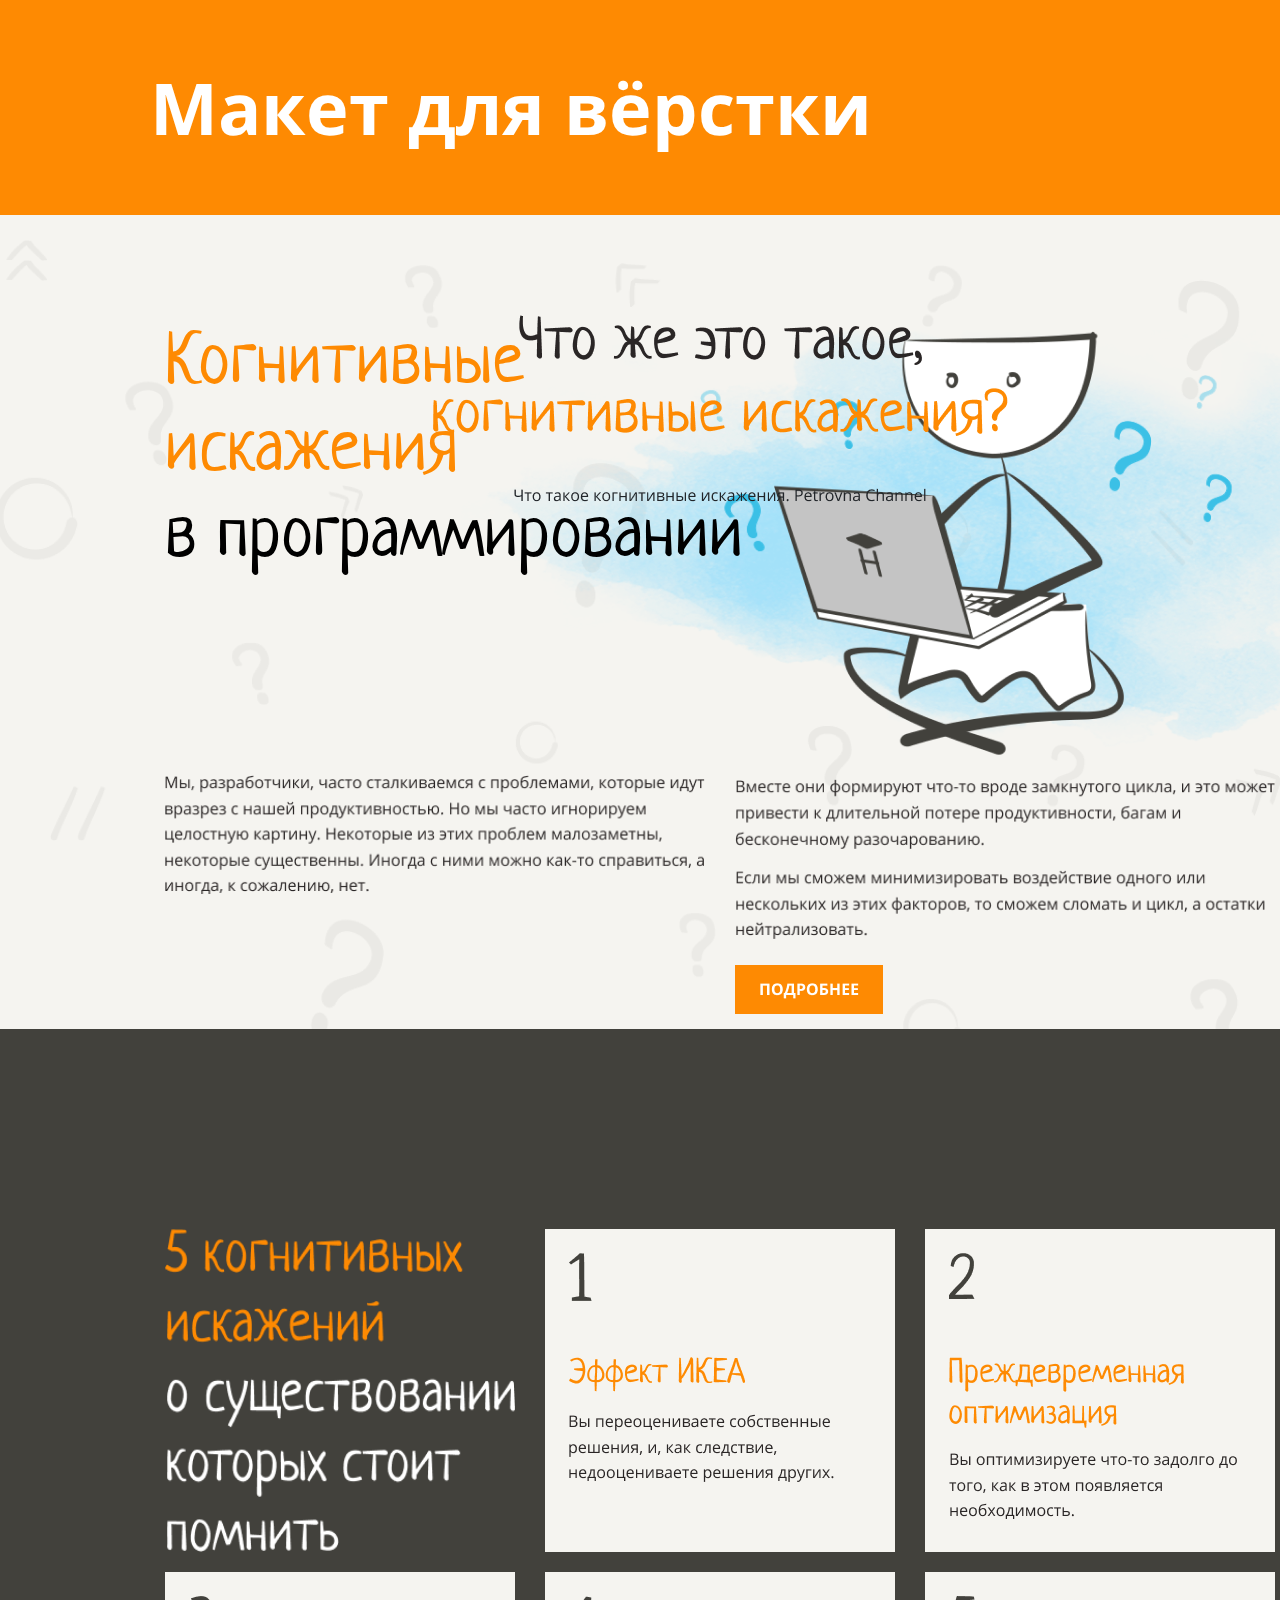
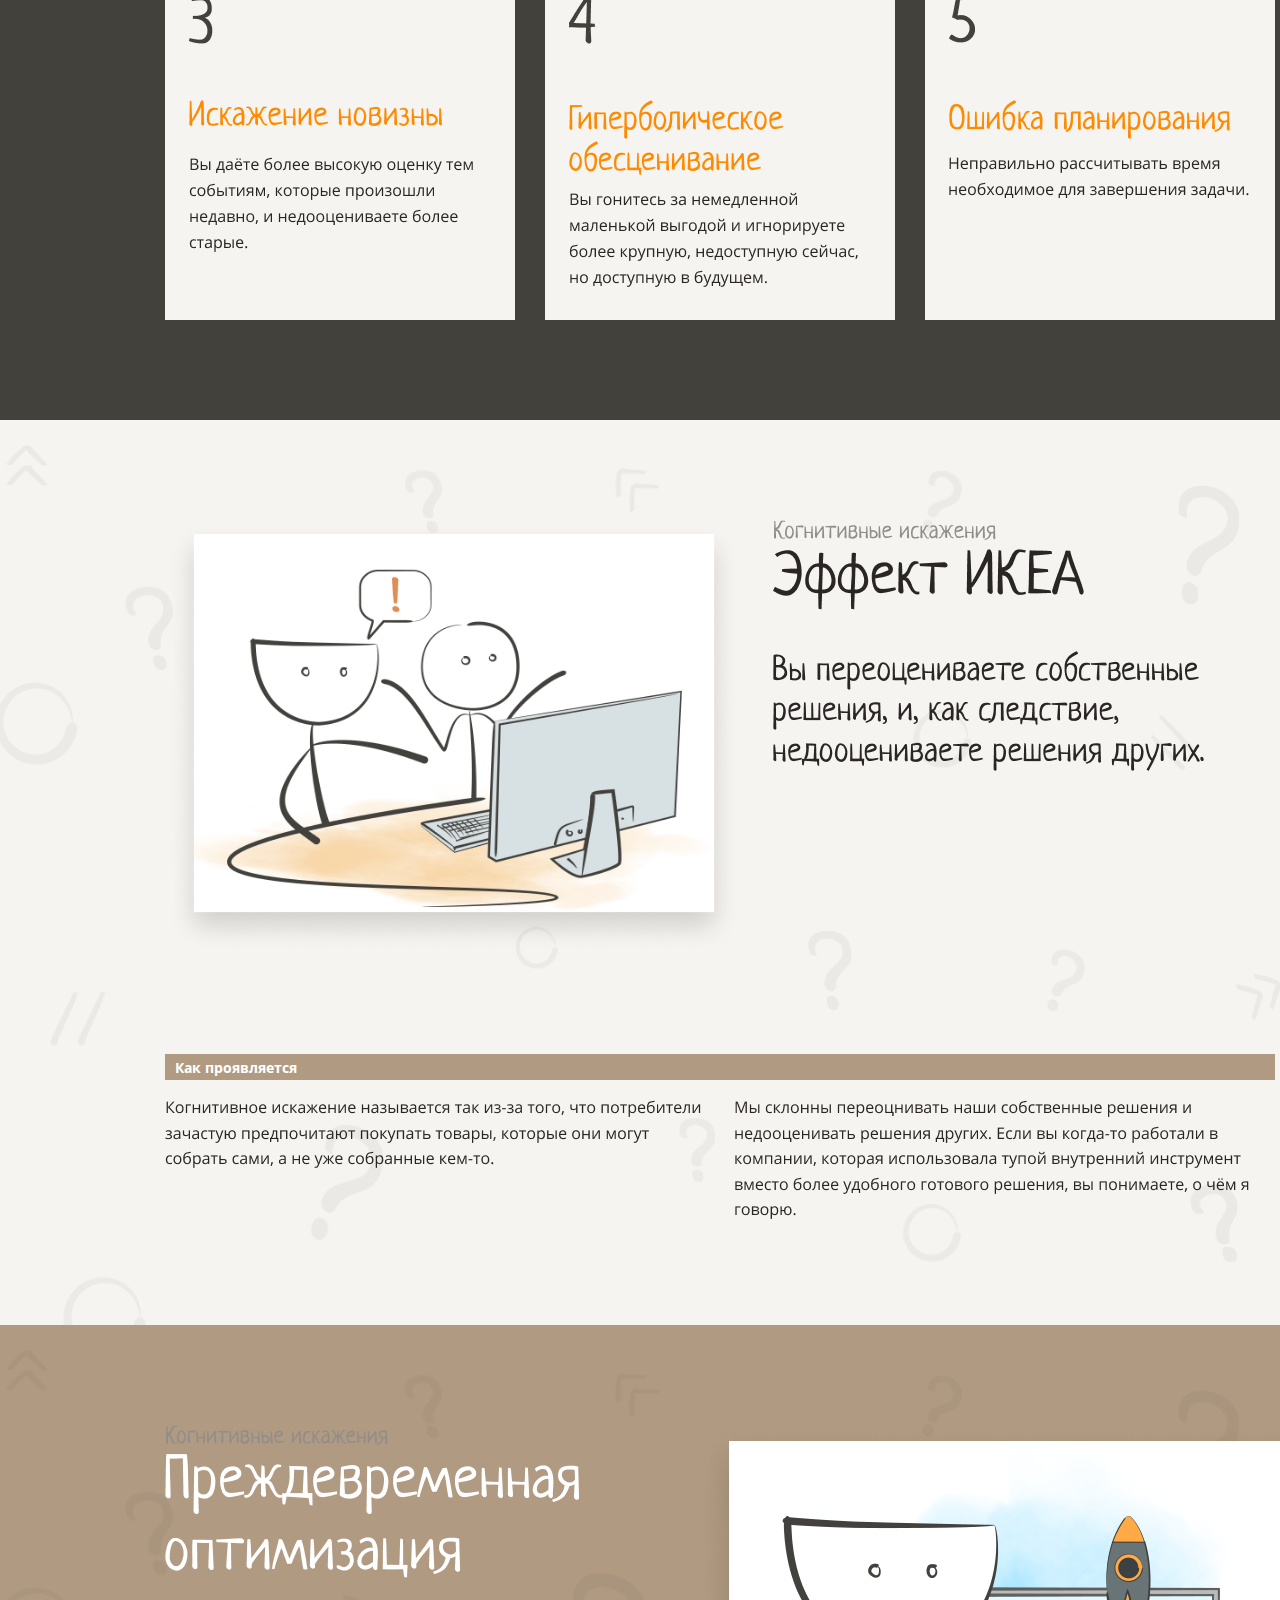
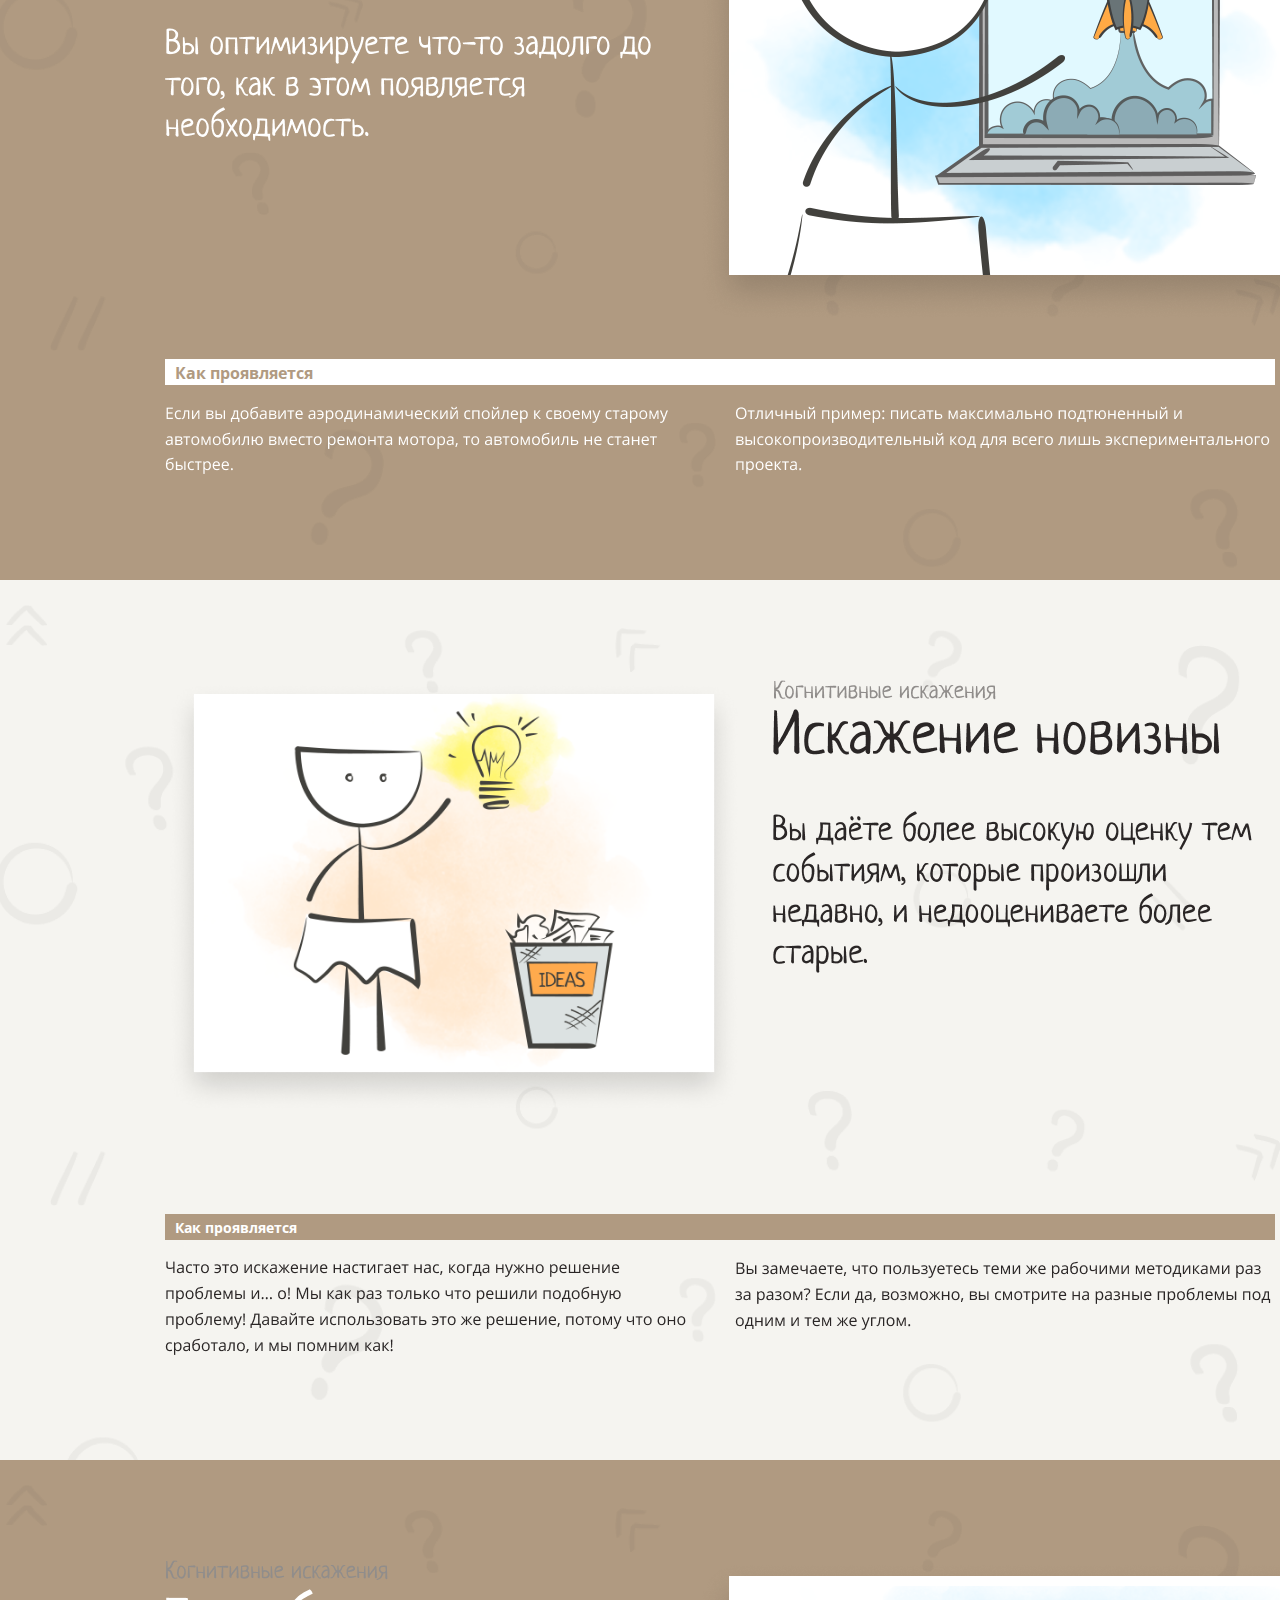
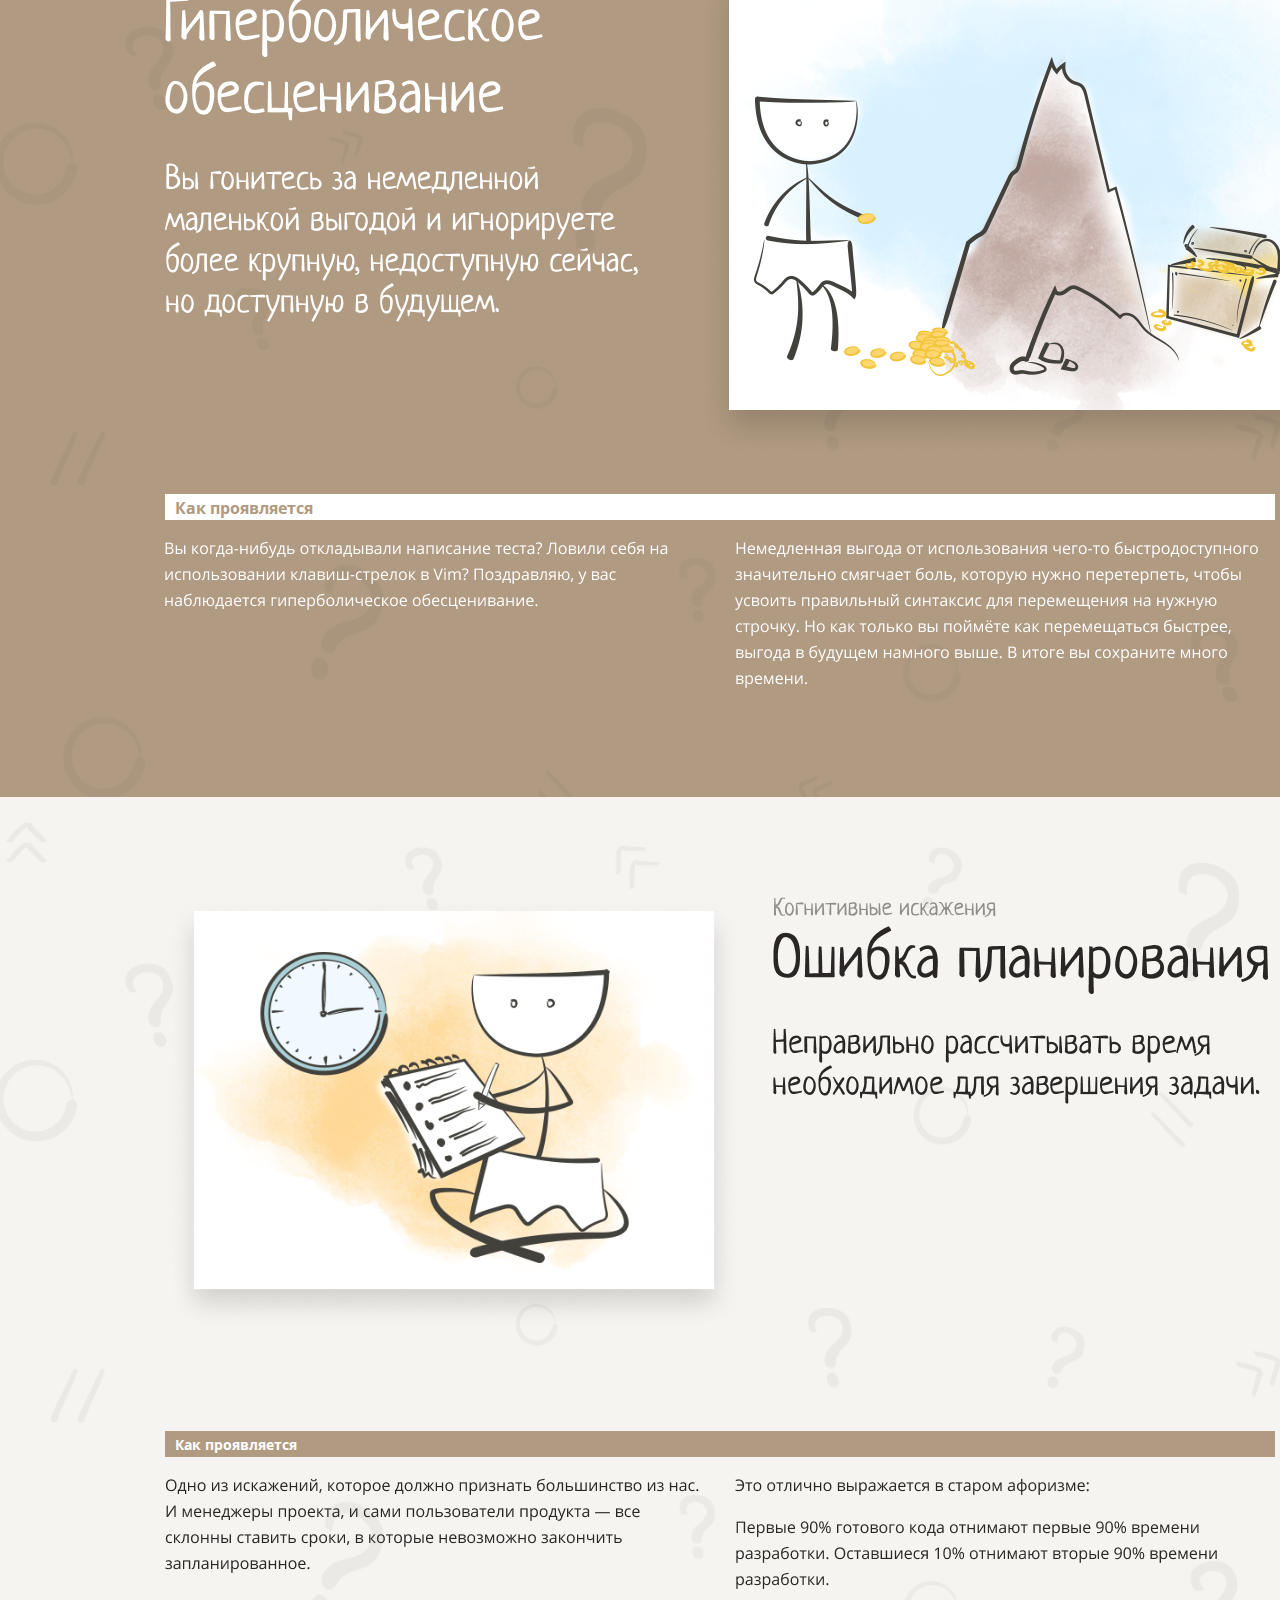
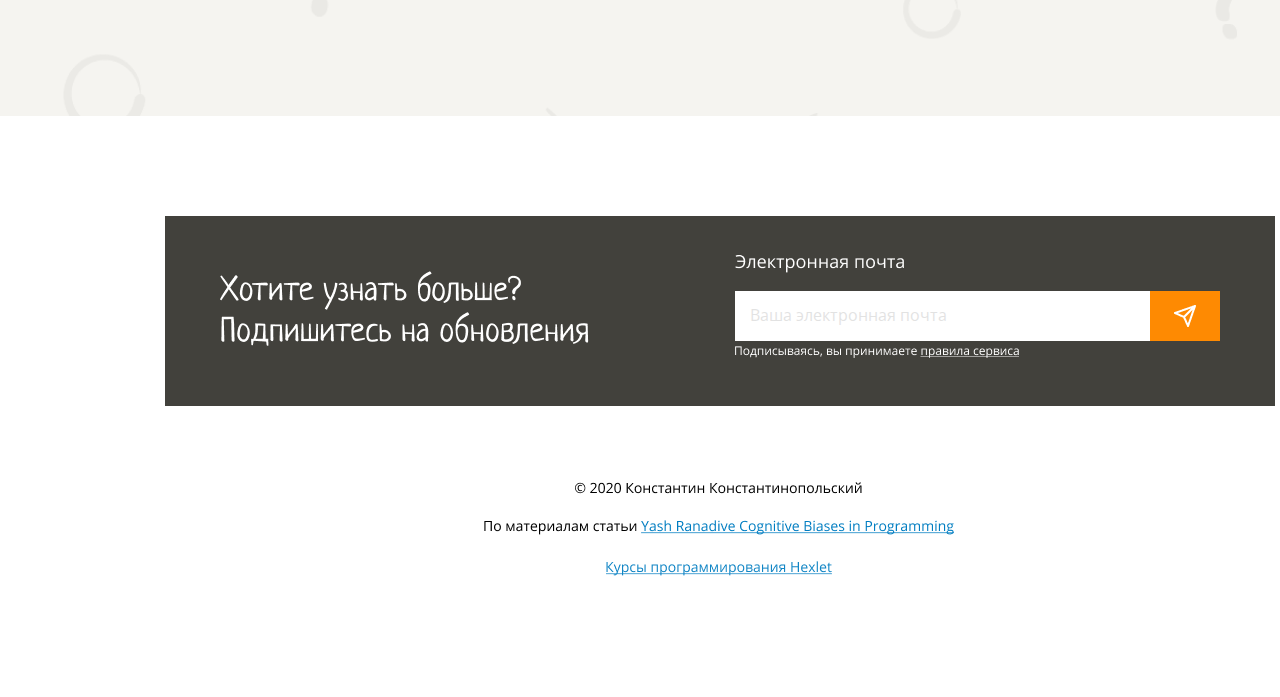
==== src/index.html @ 6089c0c8 "Update index.html" ====
<!DOCTYPE html>
<html lang="en">

<head>
    <meta charset="UTF-8">
    <meta http-equiv="X-UA-Compatible" content="IE=edge">
    <meta name="viewport" content="width=device-width, initial-scale=1.0">
    <link href="style.css" rel="stylesheet">
    <link href="https://fonts.googleapis.com/css?family=Open+Sans:400,400i,700&amp;subset=cyrillic" rel="stylesheet">

    <link href="https://fonts.googleapis.com/css2?family=Neucha&display=swap" rel="stylesheet">
    <title>Pr1 llena223</title>
</head>

<body>
<main>
    <header class="header-con">
        <p class="header1">Макет для вёрстки</p>
    
    <div class="first-con">
        <img class="firstimg" src="imgPr1/main 1.png">
        <p class="title">
            <span class="osn">Когнитивные<br> искажения</span><br> в программировании
        </p>

        <div class="first-wrap-text">
            <img class="first-first-text" src="imgPr1/разработчики.png">
            <img class="first-second-text" src="imgPr1/вместе.png">
        </div>
        <img class="first-third-img" src="imgPr1/Button.png">


    </div>
</header>
    <div class="second-con">
        <center>
            <div class="center">
                <img class="second-1-img" src="imgPr1/Что же это такое,.png"><br>
                <img class="second-2-img" src="imgPr1/когнитивные искажения_.png"><br>
                <img class="second-3-img" src="imgPr1/что такое.png">
                <iframe class="video" width="919" height="569" src="https://www.youtube.com/embed/jie9AizBqss"
                    frameborder="0" allowfullscreen></iframe>
            </div>
        </center>
    </div>
    <div class="third-con">
        <div class="third-1-img-wrap">
            <img class="third-1-img" src="imgPr1/5 когнитивных.png">
        </div>
        <div class="second-img-2-wrapper">
            <div class="second-img-2-wrapper-position">
                <img class="second-img-2-1" src="imgPr1/1.png">
                <img class="second-img-2-2" src="imgPr1/эффект.png">
                <img class="second-img-2-3" src="imgPr1/вы переоцениваете.png">
            </div>
        </div>
        <div class="third-img-3-wrapper">
            <div class="third-img-3-wrapper-position">
                <img class="third-img-3-1" src="imgPr1/2.png">
                <img class="third-img-3-2" src="imgPr1/преждевременная.png">
                <img class="third-img-3-3" src="imgPr1/вы оптимизируете.png">
            </div>
        </div>
        <div class="forth-img-4-wrapper">
            <div class="forth-img-4-wrapper-position">
                <img class="forth-img-3-1" src="imgPr1/3.png">
                <img class="forth-img-3-2" src="imgPr1/Искажение новизны.png">
                <img class="forth-img-3-3" src="imgPr1/Вы даёте.png">
            </div>
        </div>
        <div class="fifth-img-5-wrapper">
            <div class="fifth-img-5-wrapper-position">
                <img class="fifth-img-3-1" src="imgPr1/4.png">
                <img class="fifth-img-3-2" src="imgPr1/Гиперболическое обесценивание.png">
                <img class="fifth-img-3-3" src="imgPr1/Вы гонитесь.png">
            </div>
        </div>
        <div class="sixth-img-6-wrapper">
            <div class="sixth-img-5-wrapper-position">
                <img class="sixth-img-3-1" src="imgPr1/5.png">
                <img class="sixth-img-3-2" src="imgPr1/Ошибка.png">
                <img class="sixth-img-3-3" src="imgPr1/Неправильно.png">
            </div>
        </div>
    </div>
    <div class="fourth-con">
        <div class="fourth-img-1-wrapper">
            <img class="fourth-img-1" src="imgPr1/ЭИ-мейн.png">
            <div class="fourth-img-1-inside-wrapper">
                <img class="fourth-img-2" src="imgPr1/ЭИ - Когнитивные искажения.png">
                <img class="fourth-img-3" src="imgPr1/Эффект ИКЕА.png">
                <img class="fourth-img-4"
                    src="imgPr1/Вы переоцениваете собственные решения, и, как следствие, недооцениваете решения других..png"
                    </div>
            </div>
            <div class="howmanifests">
                <p class="howmanifests-text-position">
                <p class="howmanifests-text">Как проявляется</p>
            </div>
            <div class="fourth-img-2-wrapper">
                <img class="fourth-img-2-1" src="imgPr1/когн искажения-ИЭ-текст.png">
                <img class="fourth-img-2-2" src="imgPr1/мы склонны.png">

            </div>
        </div>
        <div class="fifth-con">
            <div class="fifth-1-wrapper">
                <img class="fifth-img-1-1" src="imgPr1/ЭИ - Когнитивные искажения.png">
                <img class="fifth-img-1-2" src="imgPr1/Преждевременная оптимизация.png">
                <img class="fifth-img-1-3" src="imgPr1/Вы оптимизируете что-то задолго.png">
            </div>
            <img class="fifth-img-2" src="imgPr1/мейн в ПО.png">
            <div class="howmanifests_2">
                <p class="howmanifests_2-text-position">
                <p class="howmanifests_2-text">Как<nobr> проявляется</nobr>
                </p>
                </p>
            </div>
            <div class="fifth-img-3-wrapper">
                <img class="fifth-con-img-3-1" src="imgPr1/Если вы добавите.png">
                <img class="fifth-con-img-3-2" src="imgPr1/Отличный пример.png">
            </div>
        </div>
        <div class="sixth-con">
            <div class="sixth-con-img-1-wrapper">
                <img class="sixth-con-main" src="imgPr1/мейн-ИН.png">
                <div class="sixth-con-img-1-inside-wrapper">
                    <img class="sixth-con-img-1-1" src="imgPr1/ЭИ - Когнитивные искажения.png">
                    <img class="sixth-con-img-1-2" src="imgPr1/Искажение новизны-блок.png">
                    <img class="sixth-con-img-1-3" src="imgPr1/Вы даёте более.png">
                </div>
            </div>
            <div class="howmanifests">
                <p class="howmanifests-text-position">
                <p class="howmanifests-text">Как проявляется</p>
                </p>
            </div>
            <div class="sixth-con-img-2-wrapper">
                <img class="sixth-con-img-2-1" src="imgPr1/часто это искажение.png">
                <img class="sixth-con-img-2-2" src="imgPr1/вы замечаете, что пользуетесь.png">
            </div>
        </div>
        <div class="seventh-con">
            <div class="seventh-con-img-1-wrapper">
                <div class="seventh-con-img-1-inside-wrapper">
                    <img class="seventh-con-img-1-1" src="imgPr1/ЭИ - Когнитивные искажения.png">
                    <img class="seventh-con-img-1-2" src="imgPr1/Гиперболическое обесценивание-блок го.png">
                    <img class="seventh-con-img-1-3" src="imgPr1/Вы гонитесь-блок го.png">
                </div>
                <img class="seventh-con-img-2" src="imgPr1/мейн-го.png">
            </div>
            <div class="howmanifests_2">
                <p class="howmanifests_2-text-position">
                <p class="howmanifests_2-text">Как<nobr> проявляется</nobr>
                </p>
                </p>
            </div>
            <div class="seventh-con-img-3-wrapper">
                <img class="seventh0con-img-3-1" src="imgPr1/Вы когда-нибудь откладывали.png">
                <img class="seventh0con-img-3-2" src="imgPr1/немедленная выгода.png">
            </div>
        </div>
        <div class="eighth-con"> 
            <div class="eigth-con-img-1-wrapper">
                <img class="eighth-con-img-1" src="imgPr1/ОП-мейн.png">
                <div class="eigth-con-img-1-inside-wrapper">
                    <img class="eigth-con-img-2-1" src="imgPr1/ЭИ - Когнитивные искажения.png">
                    <img class="eigth-con-img-2-2" src="imgPr1/Ошибка планирования.png">
                    <img class="eigth-con-img-2-3" src="imgPr1/Неправильно рассчитывать.png">
                </div>
            </div>
            <div class="howmanifests">
                <p class="howmanifests-text-position">
                <p class="howmanifests-text">Как проявляется</p>
                </p>
            </div>
            <div class="eigth-con-img-3-wrapper">
                <img class="eigth-con-img-3-1" src="imgPr1/одно из искажений.png">
                <img class="eigth-con-img-3-2" src="imgPr1/это отлично выражается.png">
            </div> 
        </div>

        <footer>
            <div class="black-sq">
                <div class="footer-con-img-1-wrapper">
                    <img class="footer-con-main-img" src="imgPr1/Хотите узнать больше.png">
                    <div class="footer-con-img-1-inside-wrapper">
                        <img class="footer-con-mail" src="imgPr1/Электронная почта.png">
                        <div class="footer-con-img-1-inside-inside-wrapper">
                            <div class="footer-con-img-1-3">
                                <div class="footer-con-position">
                                    <p class="mail"><nobr>Ваша электронная почта</nobr></p>
                                </div>
                            </div>
                            <img class="pointer" src="imgPr1/Frame 27.png">
                        </div>
                        <img class="subscribe" src="imgPr1/Подписываясь, вы.png">
                    </div>
                </div>
            </div>
            <div class="footer-con-img-2-wrapper">
                <img class="y2020" src="imgPr1/© 2020.png">
                <img class="article" src="imgPr1/По материалам.png">
                <img class="hexlet" src="imgPr1/Курсы программирования Hexlet.png">
            </div>


        </footer>
</main>
</body>

</html>
---- src/style.css ----
main,
body {
    margin: 0;
    padding: 0;
    width: 1440px;
    height: 100%;
    margin: 0 auto;
}

.header-con {
    width: 100%;
    height: 215px;
    background-color: #FE8A02;

}

.header1 {
    margin: 0;
    color: white;
    padding-top: 50px;
    padding-right: auto;
    padding-bottom: 50px;
    padding-left: 150px;
    font-family: 'Open Sans';
    font-size: 72px;
    font-style: normal;
    font-weight: 700;

    line-height: 160%;
}


.first-con {
    background: url(imgPr1/image\ 1.png) no-repeat;
    margin: 0;
    background-color: #F5F4F0;
    height: 914px;
    width: 100%;
    position: relative;
}

.firstimg {
    padding-top: 55px;
    padding-left: 461px;
    padding-bottom: 334px;
    position: absolute;
}

.title {
    font-family: 'Neucha';
    font-size: 72px;
    line-height: 86.4px;
    margin: 0;
    display: block;
    padding-top: 100px;
    padding-right: auto;
    position: absolute;
    padding-left: 165px;
}

.osn {
    color: #FE8A02
}

.first-wrap-text {
    display: flex;
    position: relative;
}

.first-first-text {
    padding-top: 560px;
    padding-right: 735px;
    padding-bottom: 230px;
    padding-left: 165px;
    margin: 0;
    width: 540px;
    display: inline-block;
    position: absolute;
}

.first-second-text {
    padding-top: 564px;
    padding-right: 268.81px;
    padding-bottom: 189px;
    padding-left: 735px;
    display: inline-block;
    margin: 0;
    width: 540px;
    position: absolute;

}

.first-third-img {
    padding-top: 750px;
    padding-bottom: 149px;
    padding-left: 735px;
    padding-right: 695px;
    position: absolute;
}


.second-con {
    height: 814px;
    width: 1440px;
    /*display: flex;
    justify-content: center;*/
    position: relative;

}

.center {

    margin: auto;
    /* margin-right: auto;
    width: 50%;*/
}

.second-1-img {
    top: 100px;
    right: 328.52px;
    bottom: 741px;
    left: 328.52px;
    position: absolute;
    left: 50%;
    margin-left: -201px;
}

.second-2-img {
    top: 173px;
    right: 165px;
    bottom: 668px;
    left: 165px;
    position: absolute;
    display: block;
    left: 50%;
    margin-left: -287.5px;
}

.second-3-img {
    top: 273px;
    right: 165px;
    bottom: 615px;
    left: 165px;
    position: absolute;
    display: block;
    left: 50%;
    margin-left: -206px;
}

.video {
    top: 329px;
    right: 260px;
    bottom: 16px;
    left: 261px;
    filter: drop-shadow(0 16px 32px rgba(0, 0, 0, 0.15));
    position: absolute;
    z-index: 2;
}

.third-con {
    display: flex;
    position: relative;
}

.third-1-img {
    width: 350px;
    height: 323px;
}

.second-img-2-wrapper {
    width: 350px;
    height: 323px;
    background-color: #F5F4F0;
    top: 200px;
    right: 545px;
    bottom: 468px;
    left: 545px;
    position: absolute;

}

.third-con {
    height: 991px;
    width: 100%;
    background-color: #42413C;
}

.third-1-img-wrap {
    width: 350px;
    height: 323px;

}

.third-1-img {
    padding-top: 200px;
    padding-right: 925px;
    padding-bottom: 468px;
    padding-left: 165px;
}

.second-img-2-wrapper-position,
.third-img-3-wrapper-position,
.forth-img-4-wrapper-position,
.fifth-img-5-wrapper-position,
.sixth-img-5-wrapper-position {
    position: relative;
}

.second-img-2-1 {
    padding-top: 24px;
    padding-right: 303px;
    padding-bottom: 235px;
    padding-left: 24px;
    position: absolute;
}

.second-img-2-2 {
    padding-top: 128px;
    padding-right: 24px;
    padding-bottom: 154px;
    padding-left: 24px;
    position: absolute;
}

.second-img-2-3 {
    padding-top: 185px;
    padding-right: 24px;
    padding-bottom: 35px;
    padding-left: 24px;
    position: absolute;
}

.third-img-3-wrapper {
    width: 350px;
    height: 323px;
    background-color: #F5F4F0;
    position: absolute;
    top: 200px;
    right: 165px;
    bottom: 468px;
    left: 925px;
}

.third-img-3-1 {
    padding-top: 24px;
    padding-right: 300px;
    padding-bottom: 235px;
    padding-left: 24px;
    position: absolute;
}

.third-img-3-2 {
    padding-top: 128px;
    padding-right: 24px;
    padding-bottom: 115px;
    padding-left: 24px;
    position: absolute;
}

.third-img-3-3 {
    padding-top: 224px;
    padding-right: 24px;
    padding-bottom: 24px;
    padding-left: 24px;
    position: absolute;
}

.forth-img-4-wrapper {
    width: 350px;
    height: 348px;
    background-color: #F5F4F0;
    position: absolute;
    top: 543px;
    right: 925px;
    bottom: 100px;
    left: 165px;
}

.forth-img-3-1 {
    padding-top: 24px;
    padding-right: 303px;
    padding-bottom: 260px;
    padding-left: 24px;
    position: absolute;
}

.forth-img-3-2 {
    padding-top: 128px;
    padding-right: 24px;
    padding-bottom: 179px;
    padding-left: 24px;
    position: absolute;
}

.forth-img-3-3 {
    padding-top: 185px;
    padding-right: 24px;
    padding-bottom: 33px;
    padding-left: 24px;
    position: absolute;
}

.fifth-img-5-wrapper {
    width: 350px;
    height: 348px;
    background-color: #F5F4F0;
    position: absolute;
    top: 543px;
    right: 545px;
    bottom: 100px;
    left: 545px;
}

.fifth-img-3-1 {
    padding-top: 24px;
    padding-right: 303px;
    padding-bottom: 260px;
    padding-left: 24px;
    position: absolute;
}

.fifth-img-3-2 {
    padding-top: 128px;
    padding-right: 24px;
    padding-bottom: 140px;
    padding-left: 24px;
    position: absolute;
}

.fifth-img-3-3 {
    padding-top: 220px;
    padding-right: 24px;
    padding-bottom: 24px;
    padding-left: 24px;
    position: absolute;
}

.sixth-img-6-wrapper {
    width: 350px;
    height: 348px;
    background-color: #F5F4F0;
    position: absolute;
    top: 543px;
    right: 165px;
    bottom: 100px;
    left: 925px;
}

.sixth-img-3-1 {
    padding-top: 24px;
    padding-right: 303px;
    padding-bottom: 260px;
    padding-left: 24px;
    position: absolute;
}

.sixth-img-3-2 {
    padding-top: 128px;
    padding-right: 24px;
    padding-bottom: 179px;
    padding-left: 24px;
    position: absolute;
}

.sixth-img-3-3 {
    padding-top: 185px;
    padding-right: 24px;
    padding-bottom: 33px;
    padding-left: 24px;
    position: absolute;
}

.fourth-con {
    background: url(imgPr1/image\ 1.png) no-repeat;
    background-color: #F5F4F0;
    height: 905px;
    width: 100%;
    position: relative;
}

.fourth-img-1-wrapper {
    display: flex;
}

.fourth-img-1 {
    padding-top: 100px;
    padding-right: 697px;
    padding-bottom: 371px;
    padding-left: 165px;
    margin: 0;
    Width: 578px;
    Height: 434px;
}

.fourth-img-2 {
    top: 100px;
    right: 165px;
    bottom: 831px;
    left: 773px;
    position: absolute;
}

.fourth-img-3 {
    top: 129px;
    right: 165px;
    bottom: 759px;
    left: 773px;
    position: absolute;
}

.fourth-img-4 {
    top: 231px;
    right: 165px;
    bottom: 609px;
    left: 773px;
    position: absolute;
}

.howmanifests {
    width: 1110px;
    height: 26px;
    top: 634px;
    left: 165px;
    background: #B09A81;
    position: absolute;
}

.howmanifests-text {
    padding-top: 5px;
    padding-right: 968px;
    padding-bottom: 5px;
    padding-left: 10px;
    font-family: 'Open Sans';
    font-style: normal;
    font-weight: 700;
    font-size: 14px;
    line-height: 17px;
    position: absolute;
    margin: 0;
    color: white;
}

.howmanifests-text-position {
    position: relative;
    margin: 0;
}

.fourth-img-2-wrapper {
    display: flex;
}

.fourth-img-2-1 {
    top: 680px;
    right: 735px;
    bottom: 155px;
    left: 165px;
    position: absolute;

}

.fourth-img-2-2 {
    top: 680px;
    right: 165px;
    bottom: 155px;
    left: 735px;
    position: absolute;
}

.fifth-con {
    background: url(imgPr1/image\ 1.png) no-repeat;
    background-color: #B09A81;
    height: 855px;
    width: 100%;
    position: relative;
}

.fifth-1-wrapper {
    display: flex;
}

.fifth-img-1-1 {
    top: 100px;
    right: 773px;
    bottom: 831px;
    left: 165px;
    position: absolute;
}

.fifth-img-1-2 {
    top: 129px;
    right: 773px;
    bottom: 687px;
    left: 165px;
    position: absolute;
}

.fifth-img-1-3 {
    top: 303px;
    right: 773px;
    bottom: 534px;
    left: 165px;
    position: absolute;
}

.fifth-img-2 {
    top: 100px;
    right: 165px;
    bottom: 426px;
    left: 697px;
    position: absolute;
}

.howmanifests_2 {
    width: 1110px;
    height: 26px;
    top: 634px;
    left: 165px;
    background-color: #fff;
    margin: 0;
    position: absolute;
}

.howmanifests_2-text-position {
    position: relative;
    margin: 0;
}

.howmanifests_2-text {
    padding-top: 6px;
    padding-right: 964px;
    padding-bottom: 4px;
    padding-left: 10px;
    position: absolute;
    font-family: 'Open Sans';
    size: 14px;
    line-height: 16.8px;
    color: #B09A81;
    margin: 0;
    font-weight: 700;
    flex-wrap: nowrap;
}

.fifth-img-3-wrapper {
    display: flex;

}

.fifth-con-img-3-1 {
    position: absolute;
    top: 681px;
    right: 735px;
    bottom: 175px;
    left: 165px;
    margin: 0;
}

.fifth-con-img-3-2 {
    top: 681px;
    right: 165px;
    bottom: 201px;
    left: 735px;
    position: absolute;
}

.sixth-con {
    background: url(imgPr1/image\ 1.png) no-repeat;
    background-color: #F5F4F0;
    height: 880px;
    width: 100%;
    position: relative;
}

.sixth-con-img-1-wrapper {
    display: flex;
}

.sixth-con-main {
    top: 100px;
    right: 697px;
    bottom: 426px;
    left: 165px;
    position: absolute;
    width: 578px;
    height: 434px;
}

.sixth-con-img-1-inside-wrapper {
    display: flex;
}

.sixth-con-img-1-1 {
    top: 100px;
    right: 165px;
    bottom: 831px;
    left: 773px;
    position: absolute;
}

.sixth-con-img-1-2 {
    top: 129px;
    right: 165px;
    bottom: 759px;
    left: 773px;
    position: absolute;
}

.sixth-con-img-1-3 {
    top: 231px;
    right: 165px;
    bottom: 565px;
    left: 773px;
    position: absolute;
}
}

.sixth-con-img-2-wrapper {
    display: flex;
}

.sixth-con-img-2-1 {
    top: 681px;
    right: 735px;
    bottom: 95px;
    left: 165px;
    position: absolute;
}

.sixth-con-img-2-2 {
    top: 681px;
    right: 165px;
    bottom: 95px;
    left: 735px;
    position: absolute;
}

.seventh-con {
    background: url(imgPr1/image\ 1.png) no-repeat;
    background-color: #B09A81;
    height: 937px;
    width: 100%;
    position: relative;
}
.seventh-con-img-1-wrapper {
    display: flex;
}
.seventh-con-img-1-inside-wrapper {
    display: flex;
}
.seventh-con-img-1-1 {
    padding-top: 100px;
    padding-right: 773px;
    padding-bottom: 733px;
    padding-left: 165px;
    position: absolute;
}
.seventh-con-img-1-2 {
    padding-top: 129px;
    padding-right: 773px;
    padding-bottom: 589px;
    padding-left: 165px;
    position: absolute;
}
.seventh-con-img-1-3 {
    padding-top: 303px;
    padding-right: 773px;
    padding-bottom: 395px;
    padding-left: 165px;
    position: absolute;
}
.seventh-con-img-2 {
    padding-top: 100px;
    padding-right: 165px;
    padding-bottom: 328px;
    padding-left: 697px;
    position: absolute;
}
.seventh-con-img-3-wrapper {
    display: flex;
}
.seventh0con-img-3-1 {
    padding-top: 681px;
    padding-right: 735px;
    padding-bottom: 178px;
    padding-left: 165px;
    position: absolute;
}
.seventh0con-img-3-2 {
    padding-top: 681px;
    padding-right: 165px;
    padding-bottom: 100px;
    padding-left: 735px;
    position: absolute;
}

.eighth-con {
    background: url(imgPr1/image\ 1.png) no-repeat;
    background-color: #F5F4F0;
    height: 919px;
    width: 100%;
    position: relative;
}
.eigth-con-img-1-wrapper {
    display: flex;
}
.eighth-con-img-1 {
    padding-top: 100px;
    padding-right: 697px;
    padding-bottom: 385px;
    padding-left: 165px;
    position: absolute;
    width: 578px;
    height: 434px;
}
.eigth-con-img-1-inside-wrapper {
    display: flex;
}
.eigth-con-img-2-1 {
    padding-top: 100px;
    padding-right: 165px;
    padding-bottom: 790px;
    padding-left: 773px;
    position: absolute;
}
.eigth-con-img-2-2 {
    padding-top: 129px;
    padding-right: 165px;
    padding-bottom: 718px;
    padding-left: 773px;
    position: absolute;
}
.eigth-con-img-2-3 {
    padding-top: 231px;
    padding-right: 165px;
    padding-bottom: 606px;
    padding-left: 773px;
    position: absolute;
}
.eigth-con-img-3-wrapper {
    display: flex;
}
.eigth-con-img-3-1 {
    padding-top: 681px;
    padding-right: 735px;
    padding-bottom: 134px;
    padding-left: 165px;
    position: absolute;
}
.eigth-con-img-3-2 {
    padding-top: 681px;
    padding-right: 165px;
    padding-bottom: 100px;
    padding-left: 735px;
    position: absolute;
}

footer {
    height: 581px;
    width: 1440px;
    position: relative;
}

.black-sq {
    display: flex;
    width: 1110px;
    height: 190px;
    top: 100px;
    left: 165px;
    position: absolute;
    background-color: #42413C;
}

.footer-con-img-1-wrapper {
    position: relative;
}

.footer-con-main-img {
    z-index: 2;
    position: absolute;
    padding-top: 55px;
    padding-right: 662px;
    padding-bottom: 55px;
    padding-left: 55px;
}

.footer-con-img-1-inside-wrapper {
    display: flex;

}

.footer-con-mail {
    padding-top: 38px;
    padding-right: 356px;
    padding-bottom: 124px;
    padding-left: 570px;
    position: absolute;
}

.footer-con-img-1-inside-inside-wrapper {
    display: flex;
}

.footer-con-position {
    position: relative;

}

.footer-con-img-1-3-wrapper {
    position: relative;
}

.footer-con-img-1-3 {
    top: 75px;
    right: 117px;
    bottom: 65px;
    left: 570px;
    position: absolute;
    width: 423px;
    height: 50px;
    background-color: white;

    z-index: ;

}

.mail {
    position: absolute;
    top: 12px;
    right: 247px;
    bottom: 21px;
    left: 15px;
    color: #757575;
    font-family: 'Open Sans';
    font-weight: 400;
    size: 13.1px;
    margin: 0;
    line-height: 160%;
    opacity: 0.2;
    display: block;
    width: 161px;
    height: 15px;
}

.pointer {
    padding-top: 75px;
    padding-right: 55px;
    padding-bottom: 65px;
    padding-left: 985px;
    position: absolute;
}

.subscribe {
    top: 130px;
    right: 254px;
    bottom: 35px;
    left: 570px;
    position: absolute;
    
}

.footer-con-img-2-wrapper {
    display: flex;
}

.y2020 {
    padding-top: 366px;
    padding-right: 576px;
    padding-bottom: 193px;
    padding-left: 575px;
    position: absolute;
}

.article {
    padding-top: 404px;
    padding-right: 485px;
    padding-bottom: 152px;
    padding-left: 484px;
    position: absolute;
}

.hexlet {
    padding-top: 445px;
    padding-right: 607px;
    padding-bottom: 111px;
    padding-left: 606px;
    position: absolute;
}
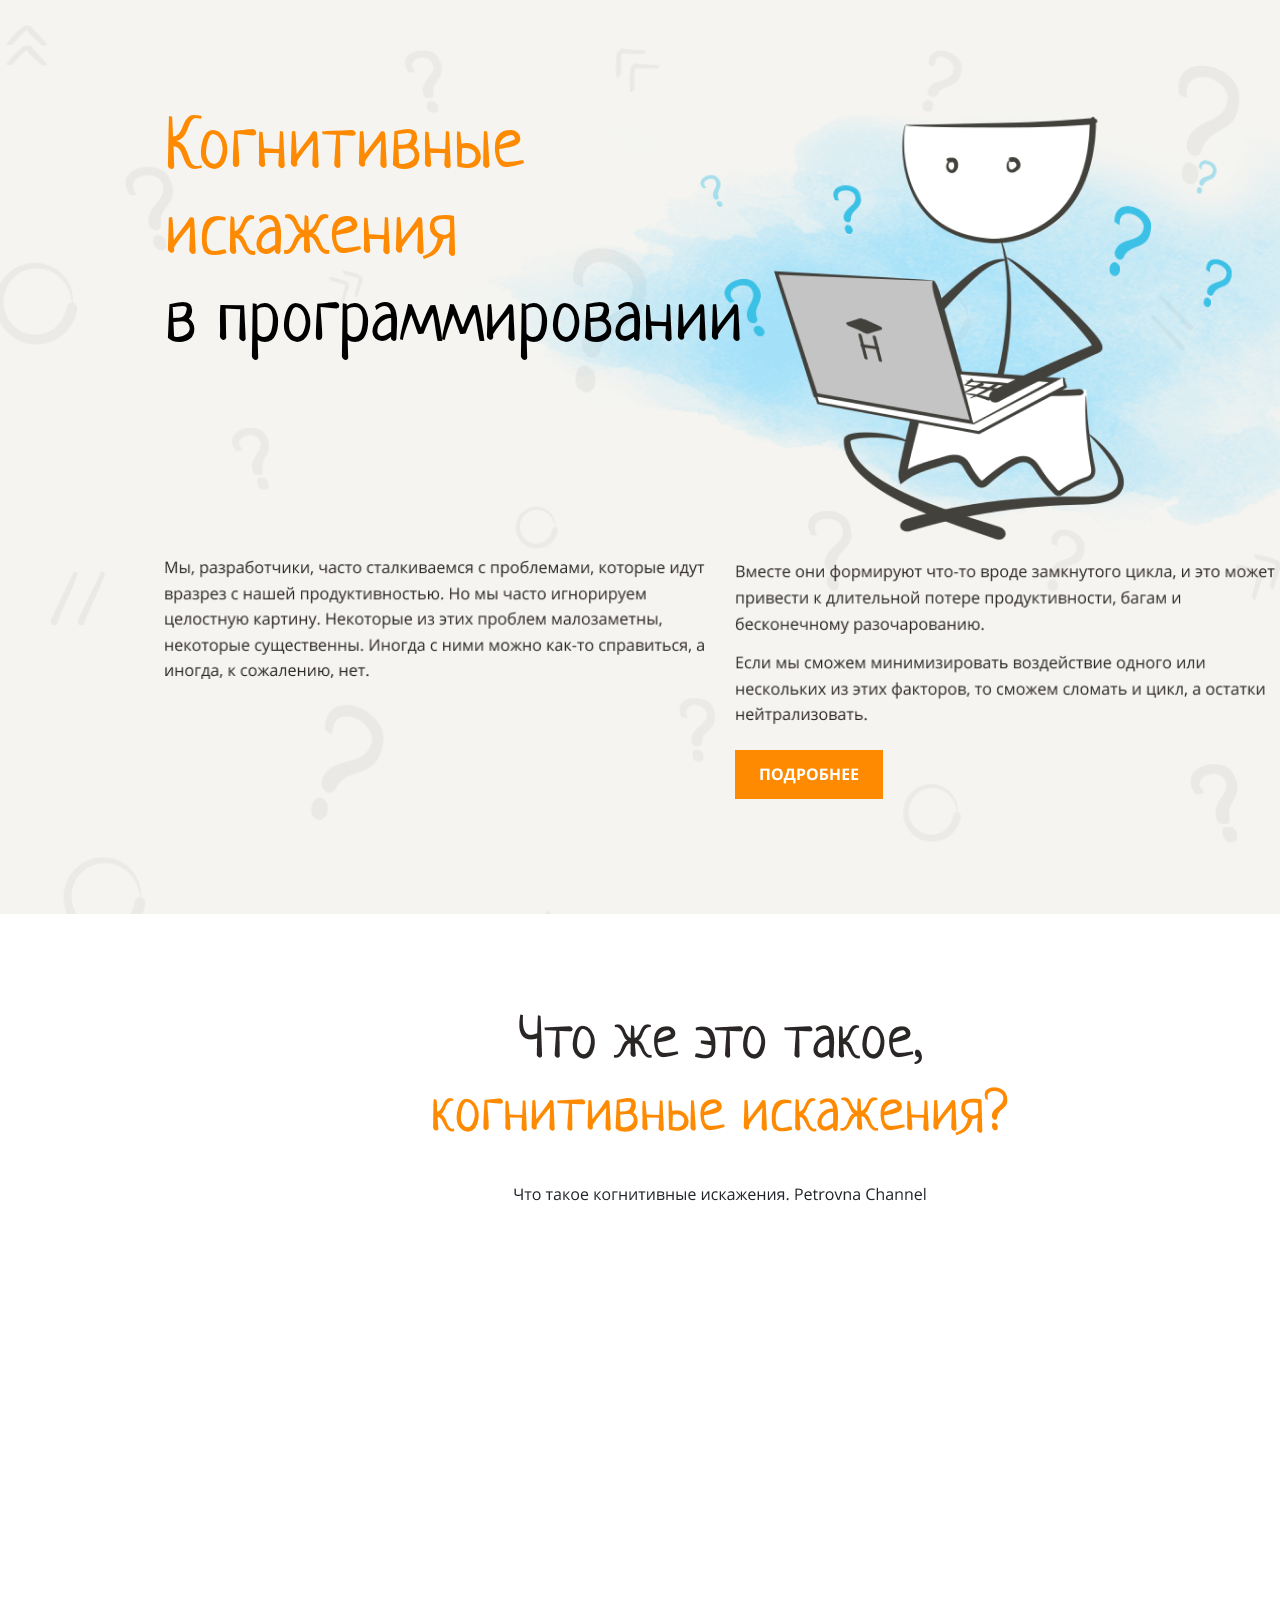
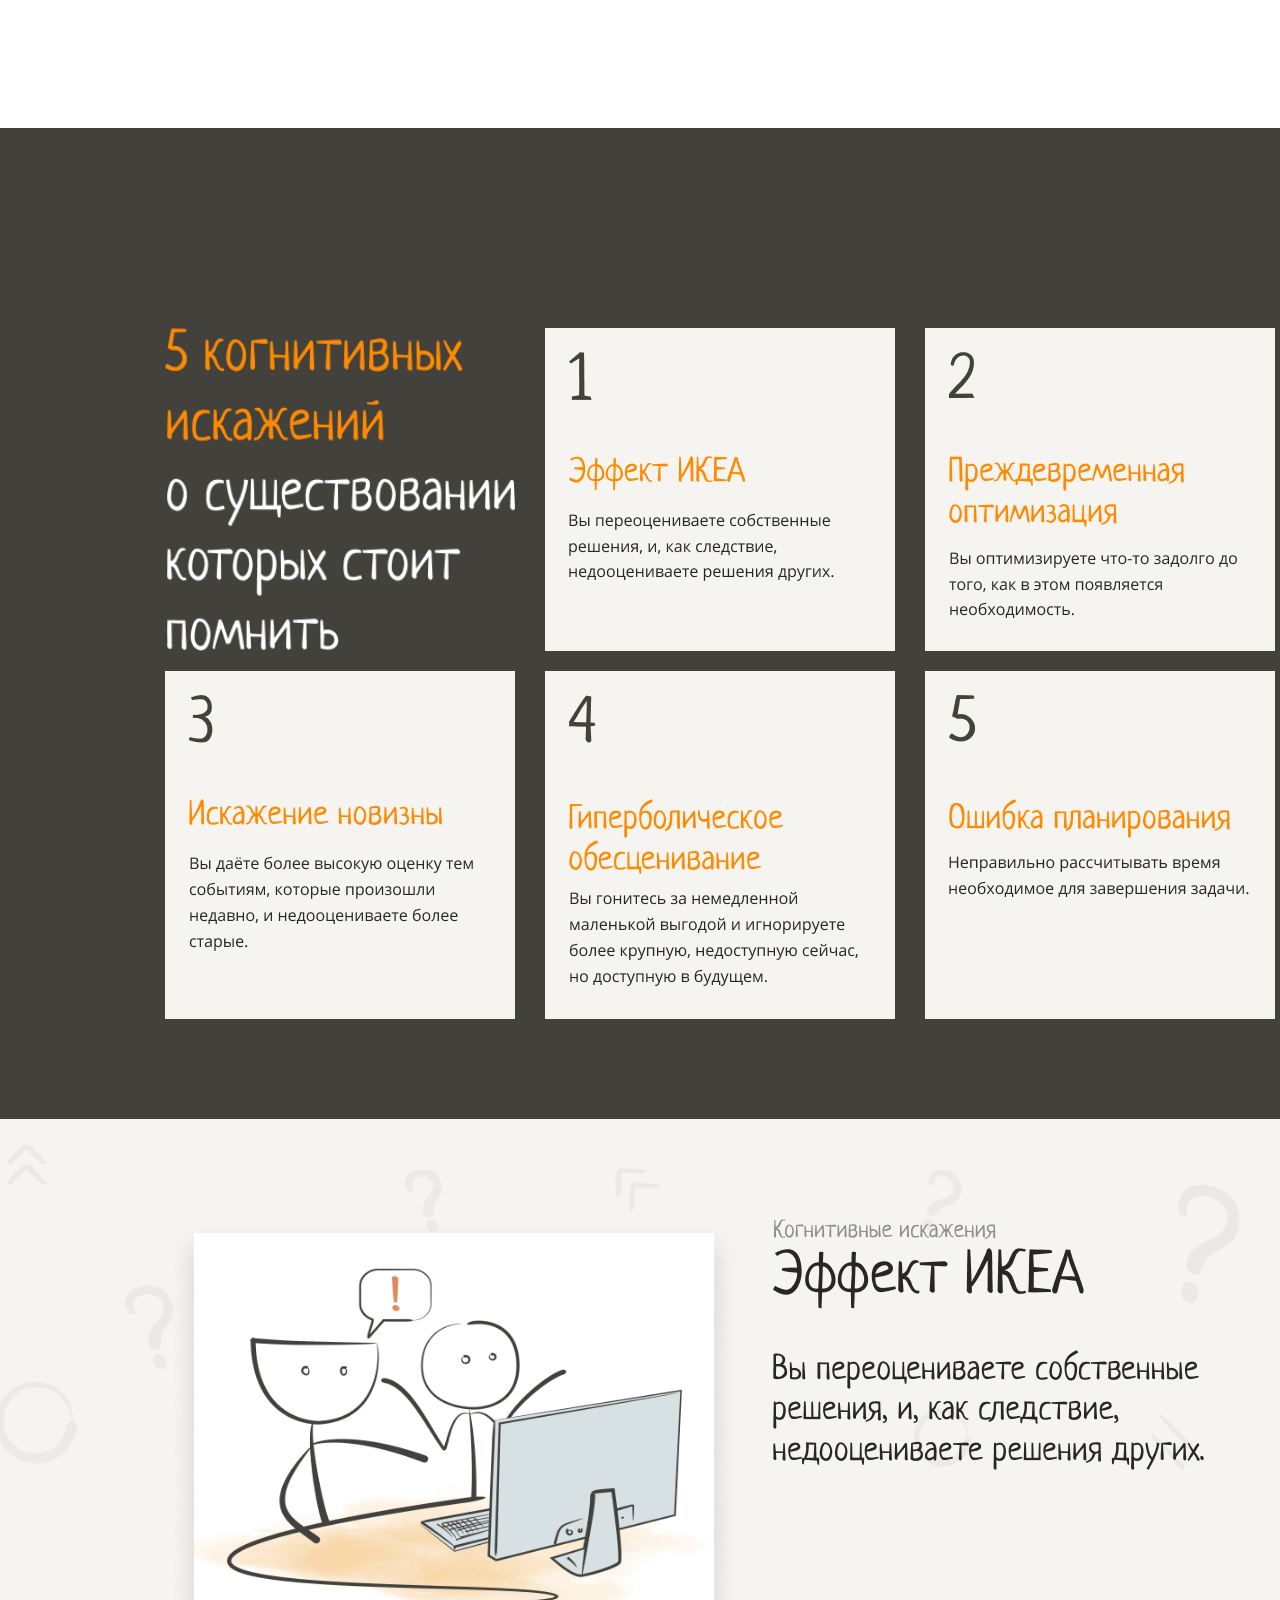
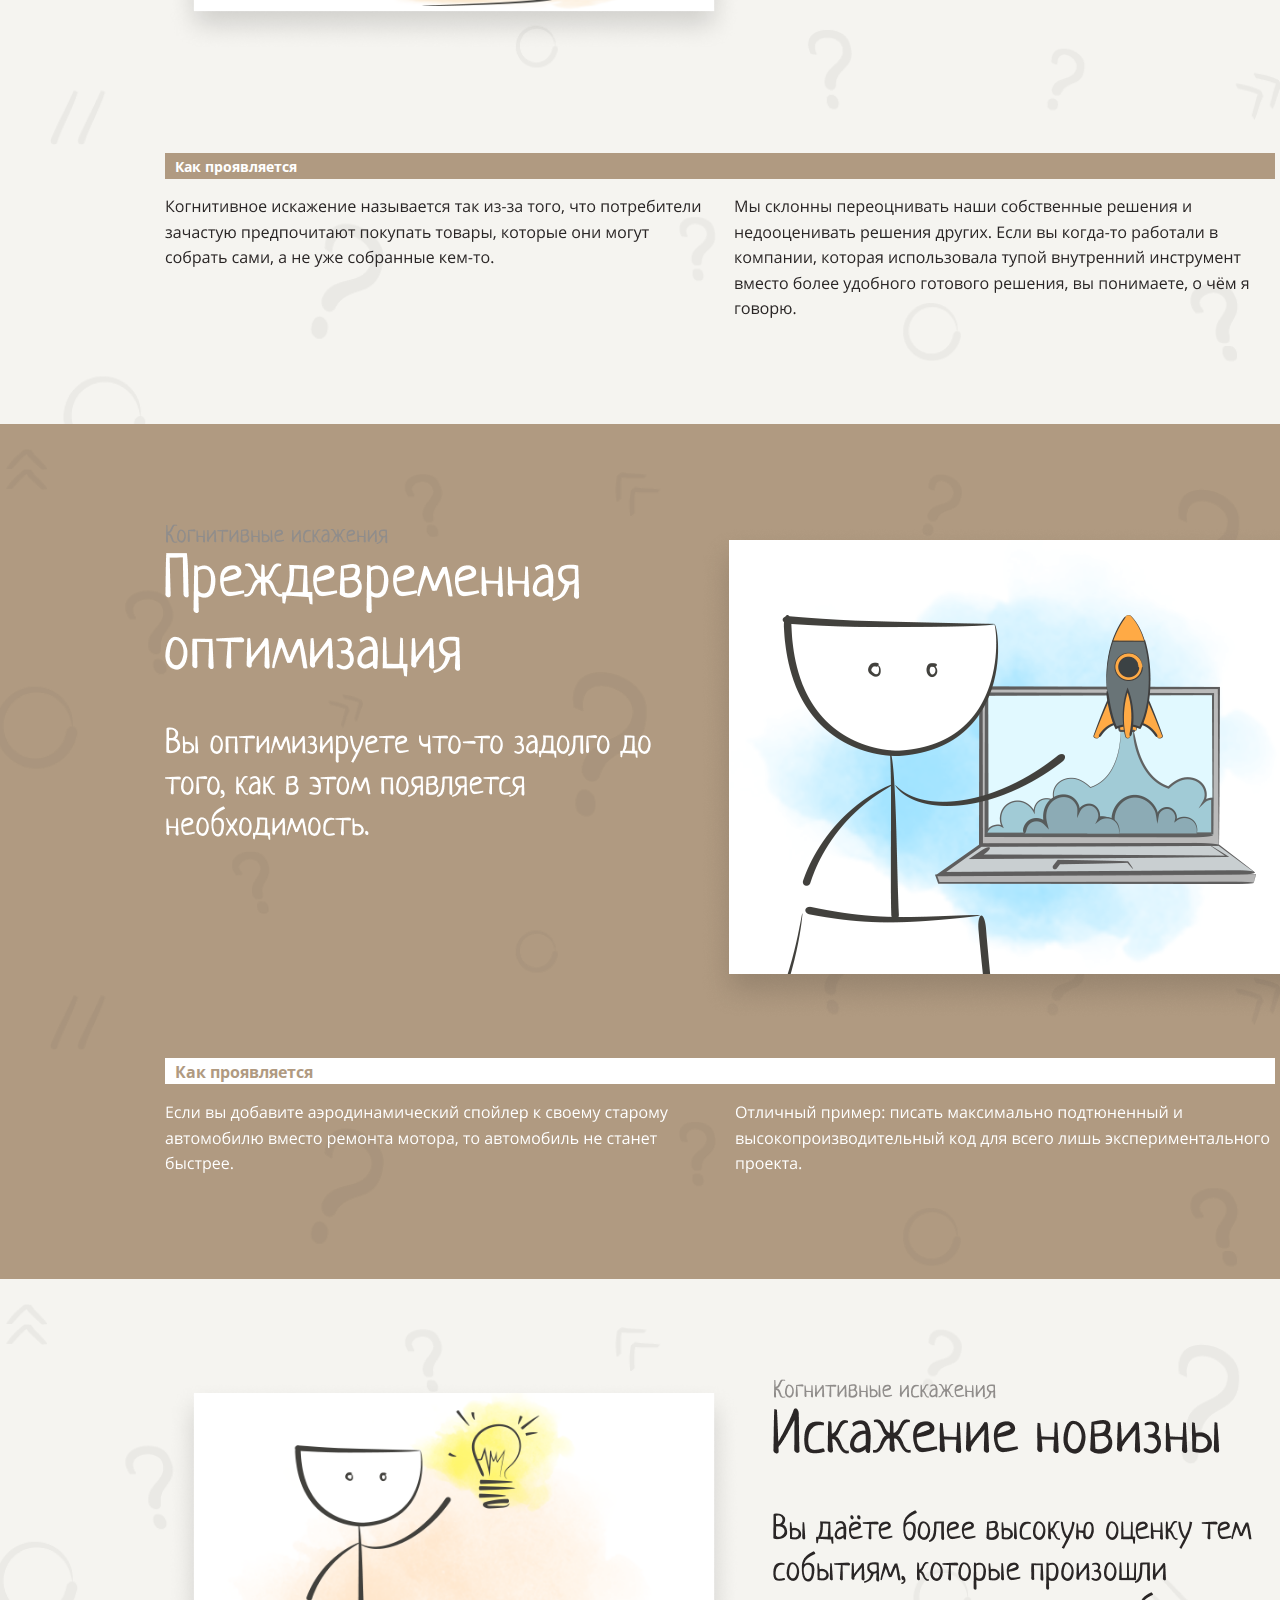
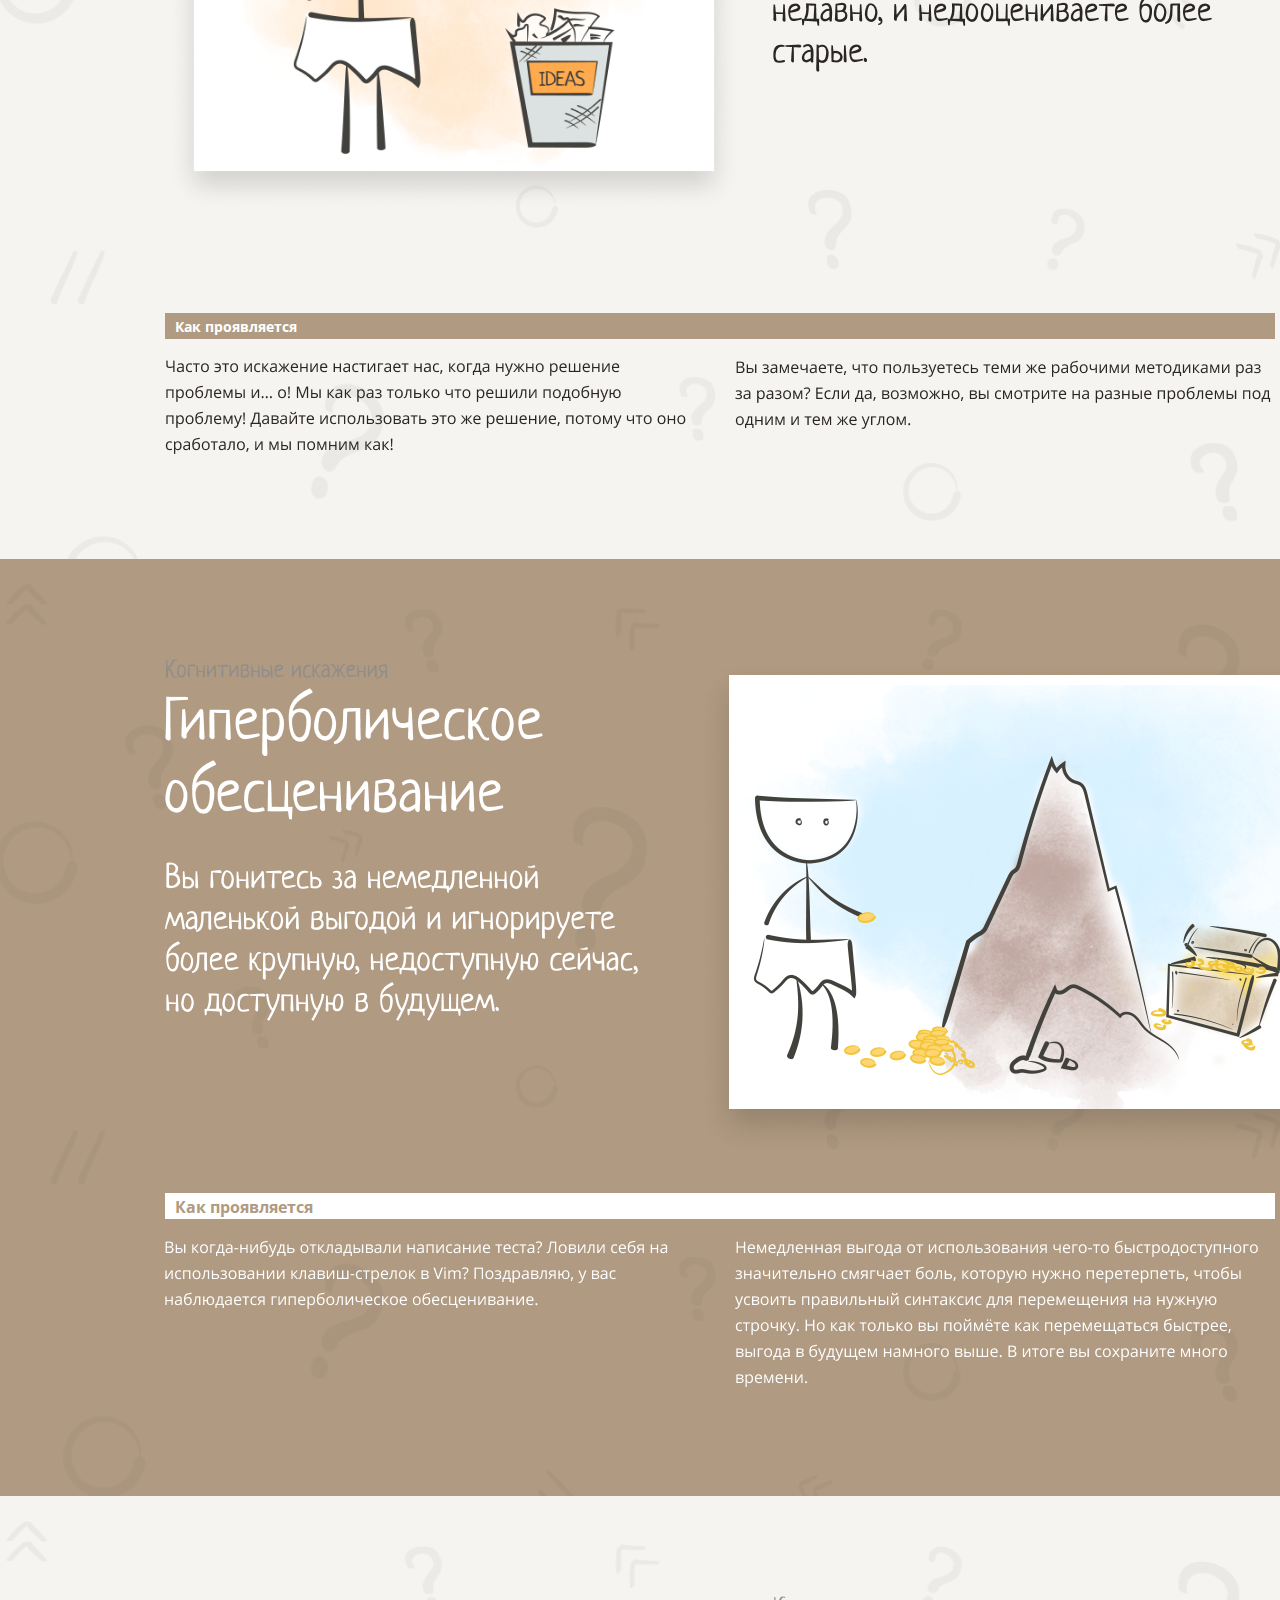
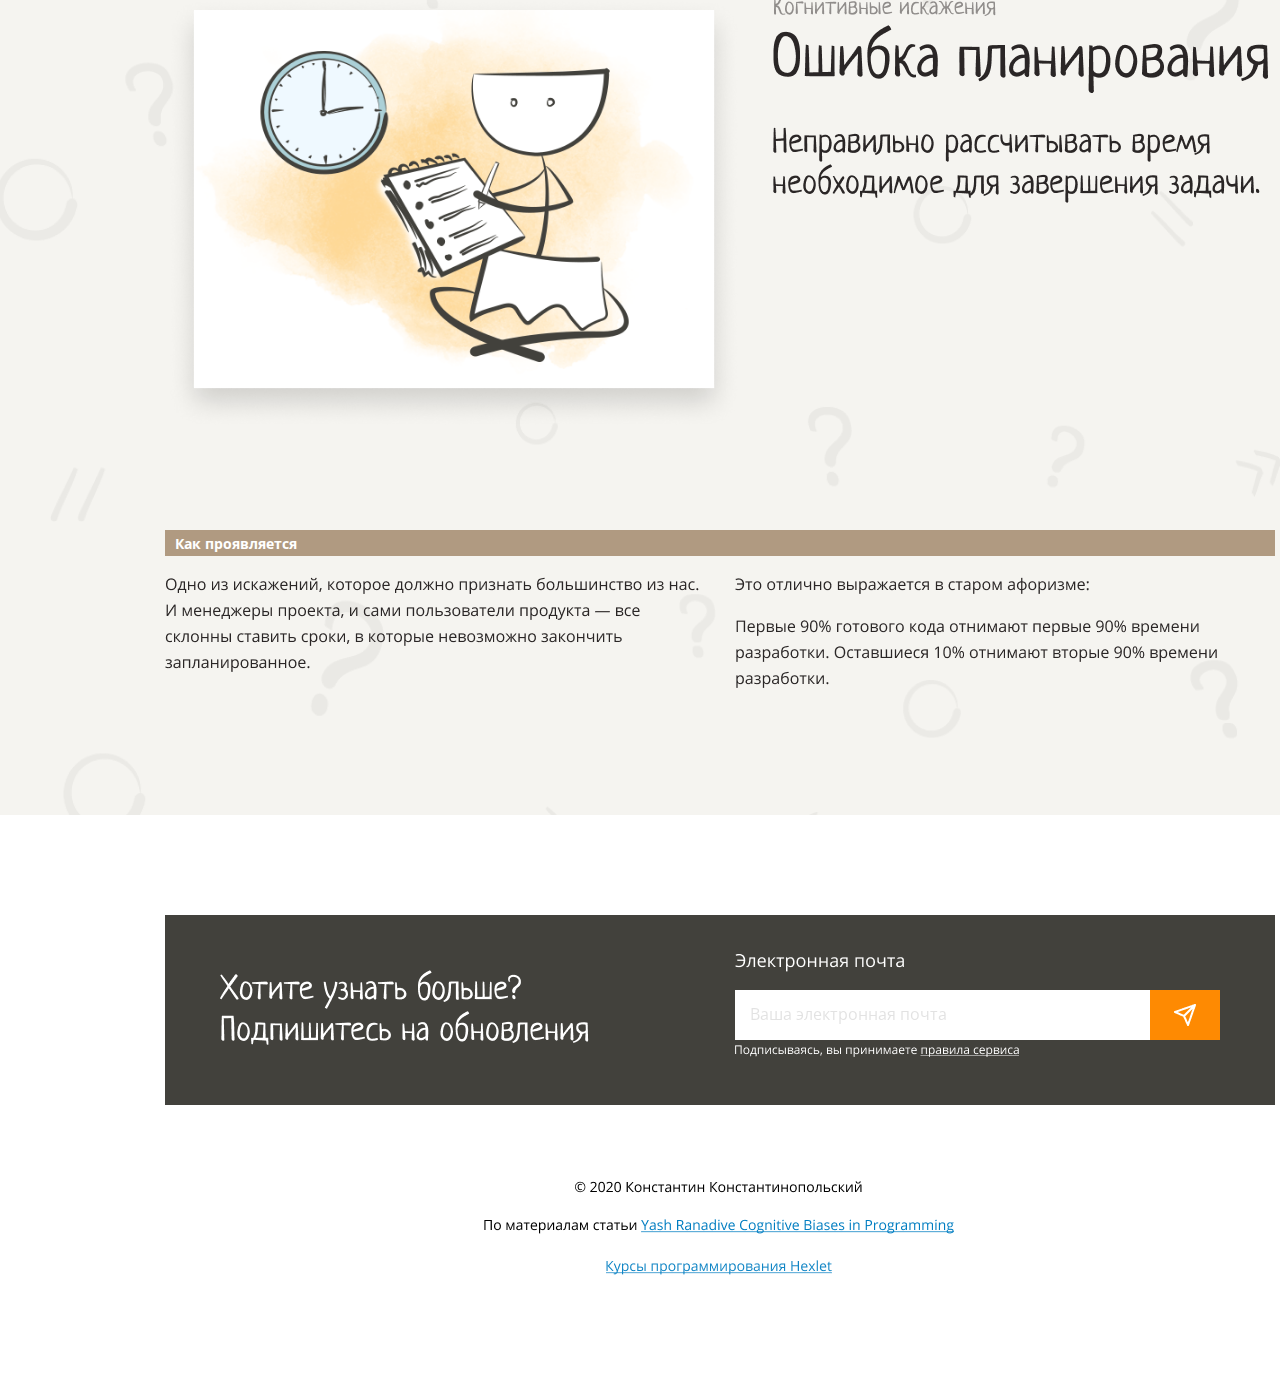
==== commit e716d0d3: "Update index.html" ====
--- a/src/index.html
+++ b/src/index.html
@@ -14,8 +14,7 @@
 
 <body>
 <main>
-    <header class="header-con">
-        <p class="header1">Макет для вёрстки</p>
+    <header>
     
     <div class="first-con">
         <img class="firstimg" src="imgPr1/main 1.png">
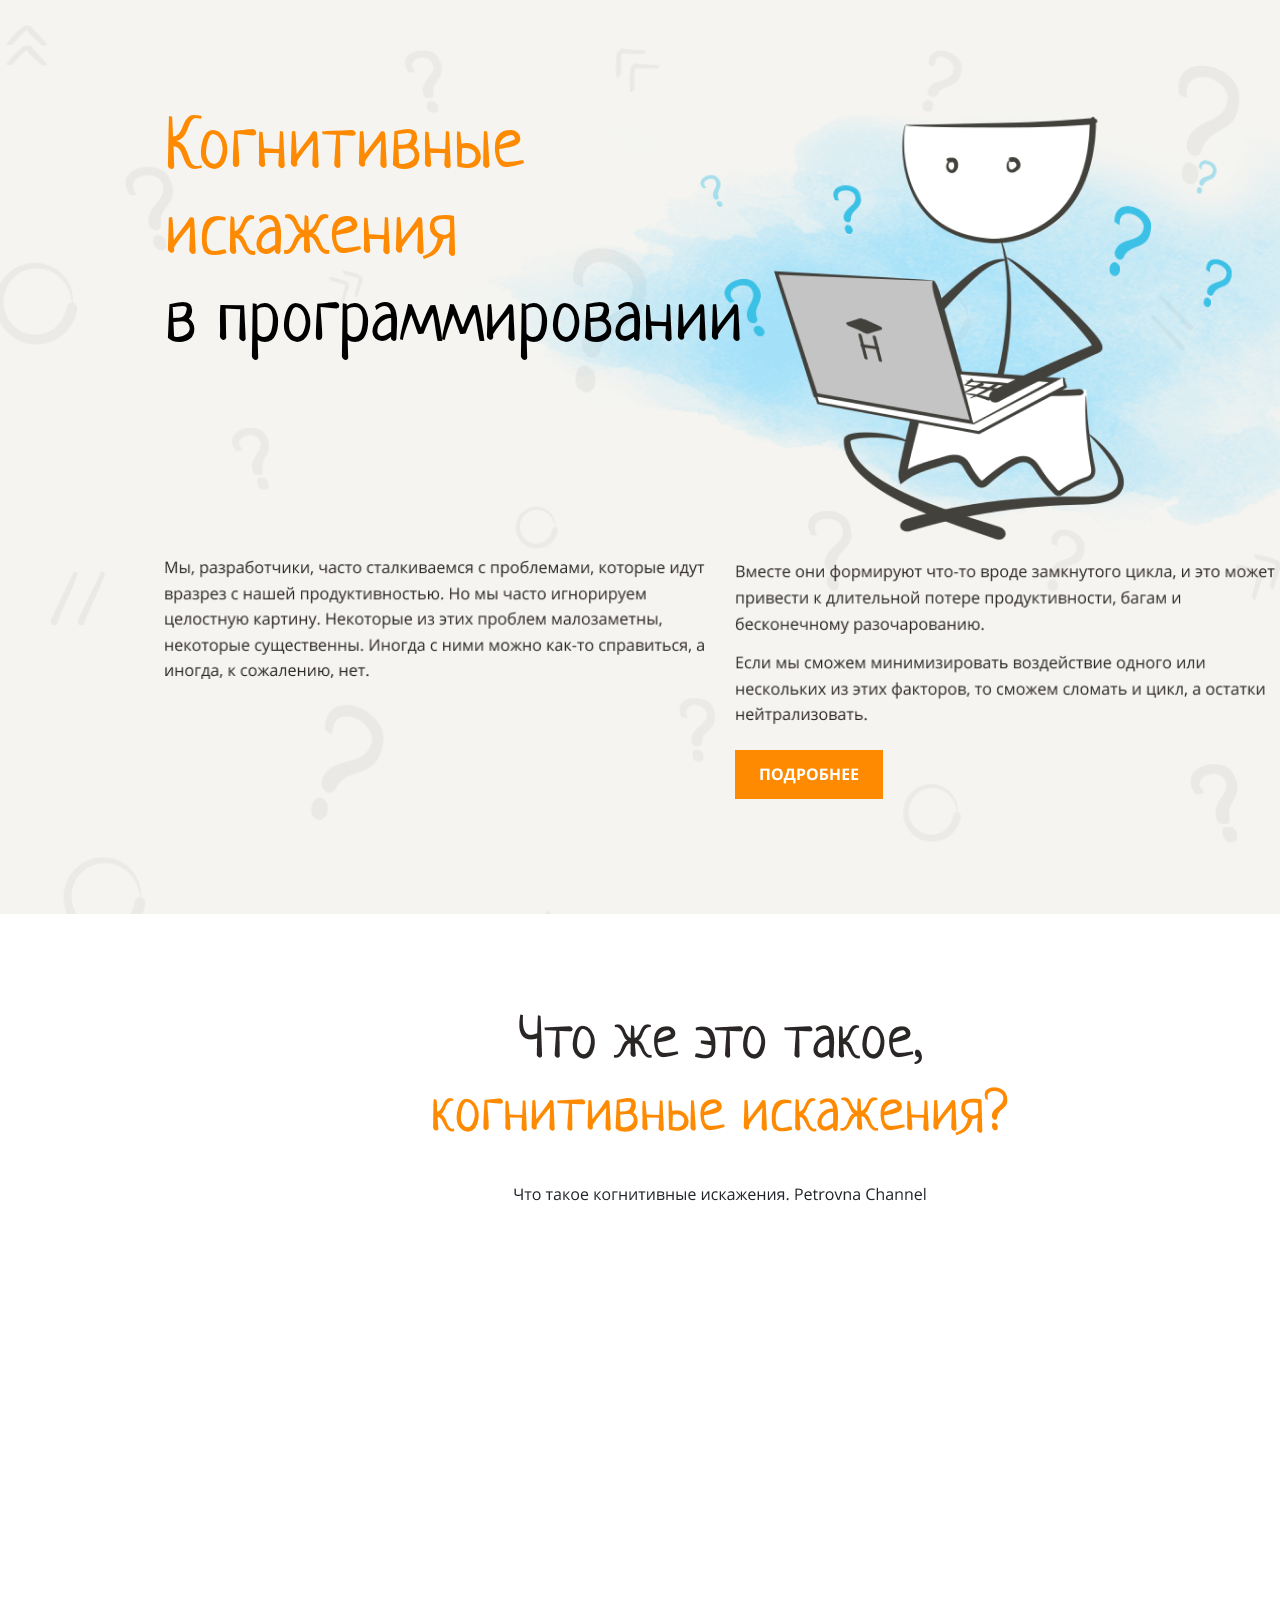
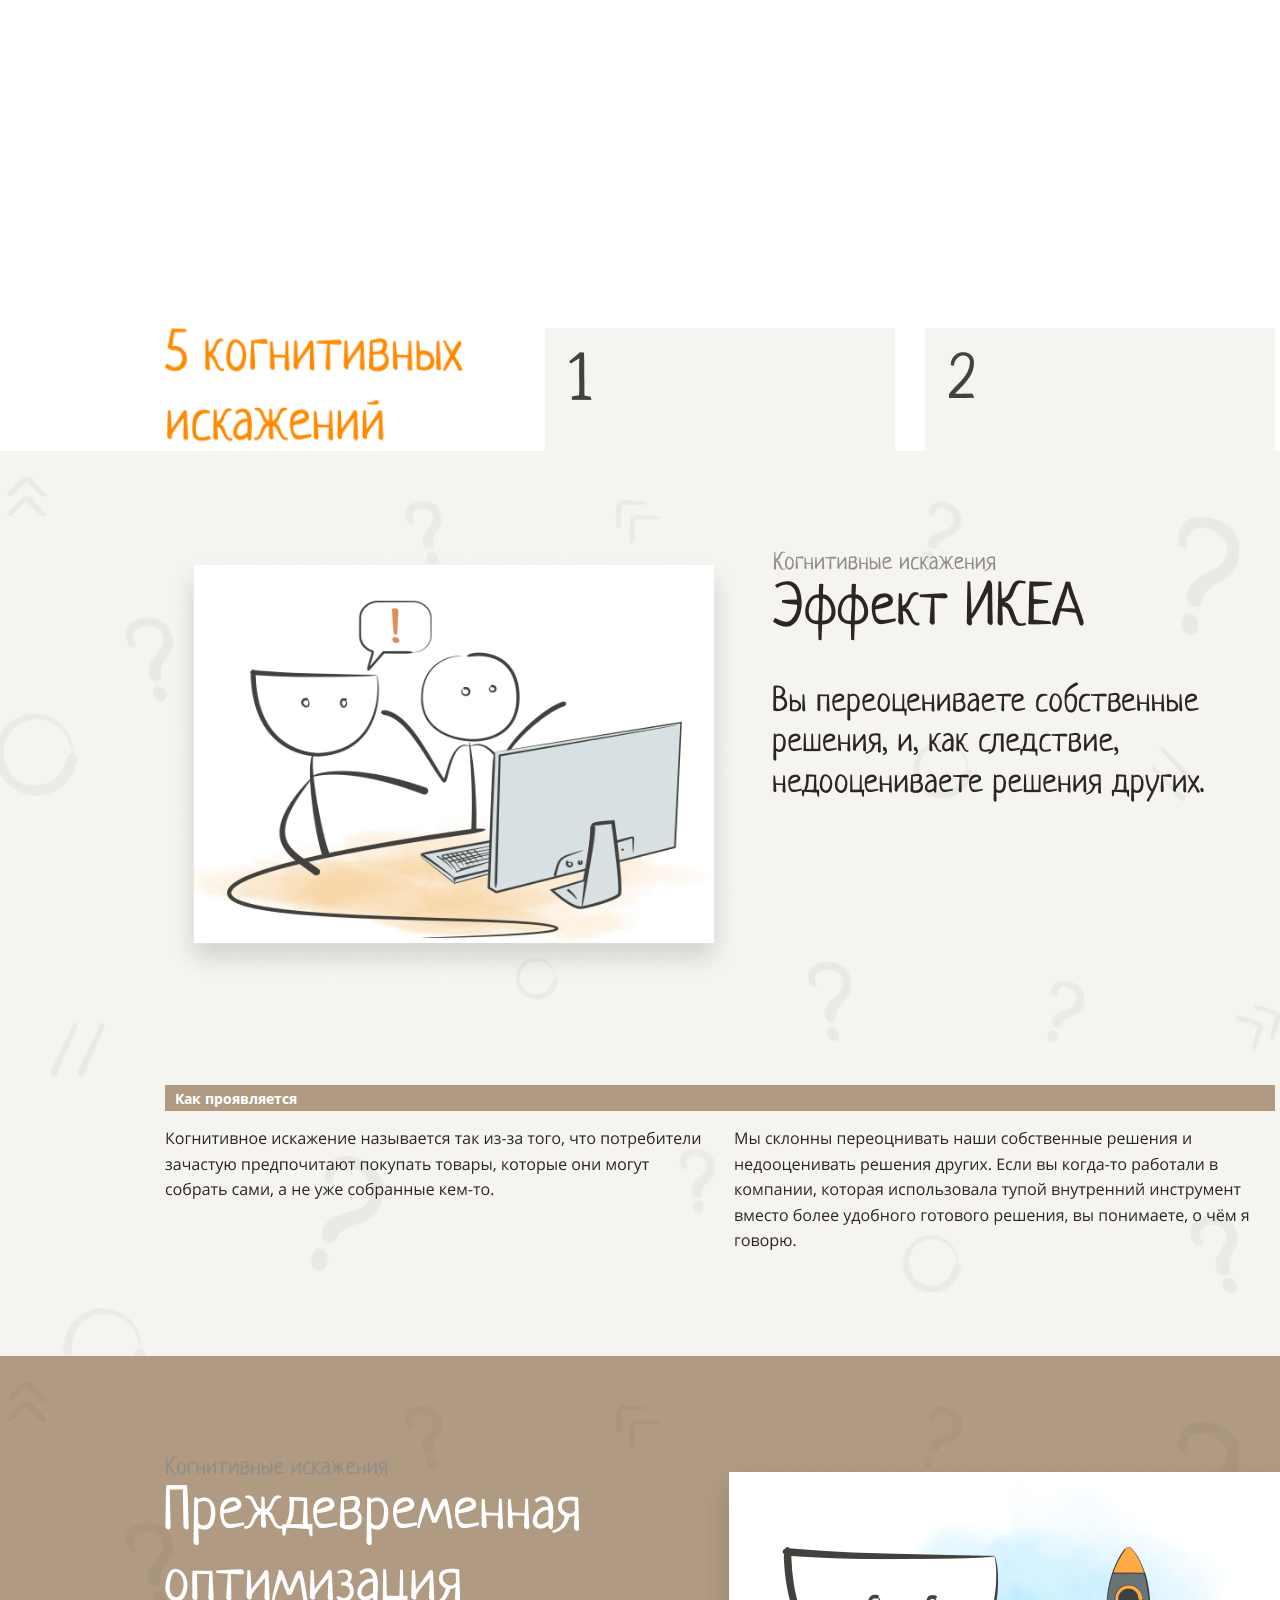
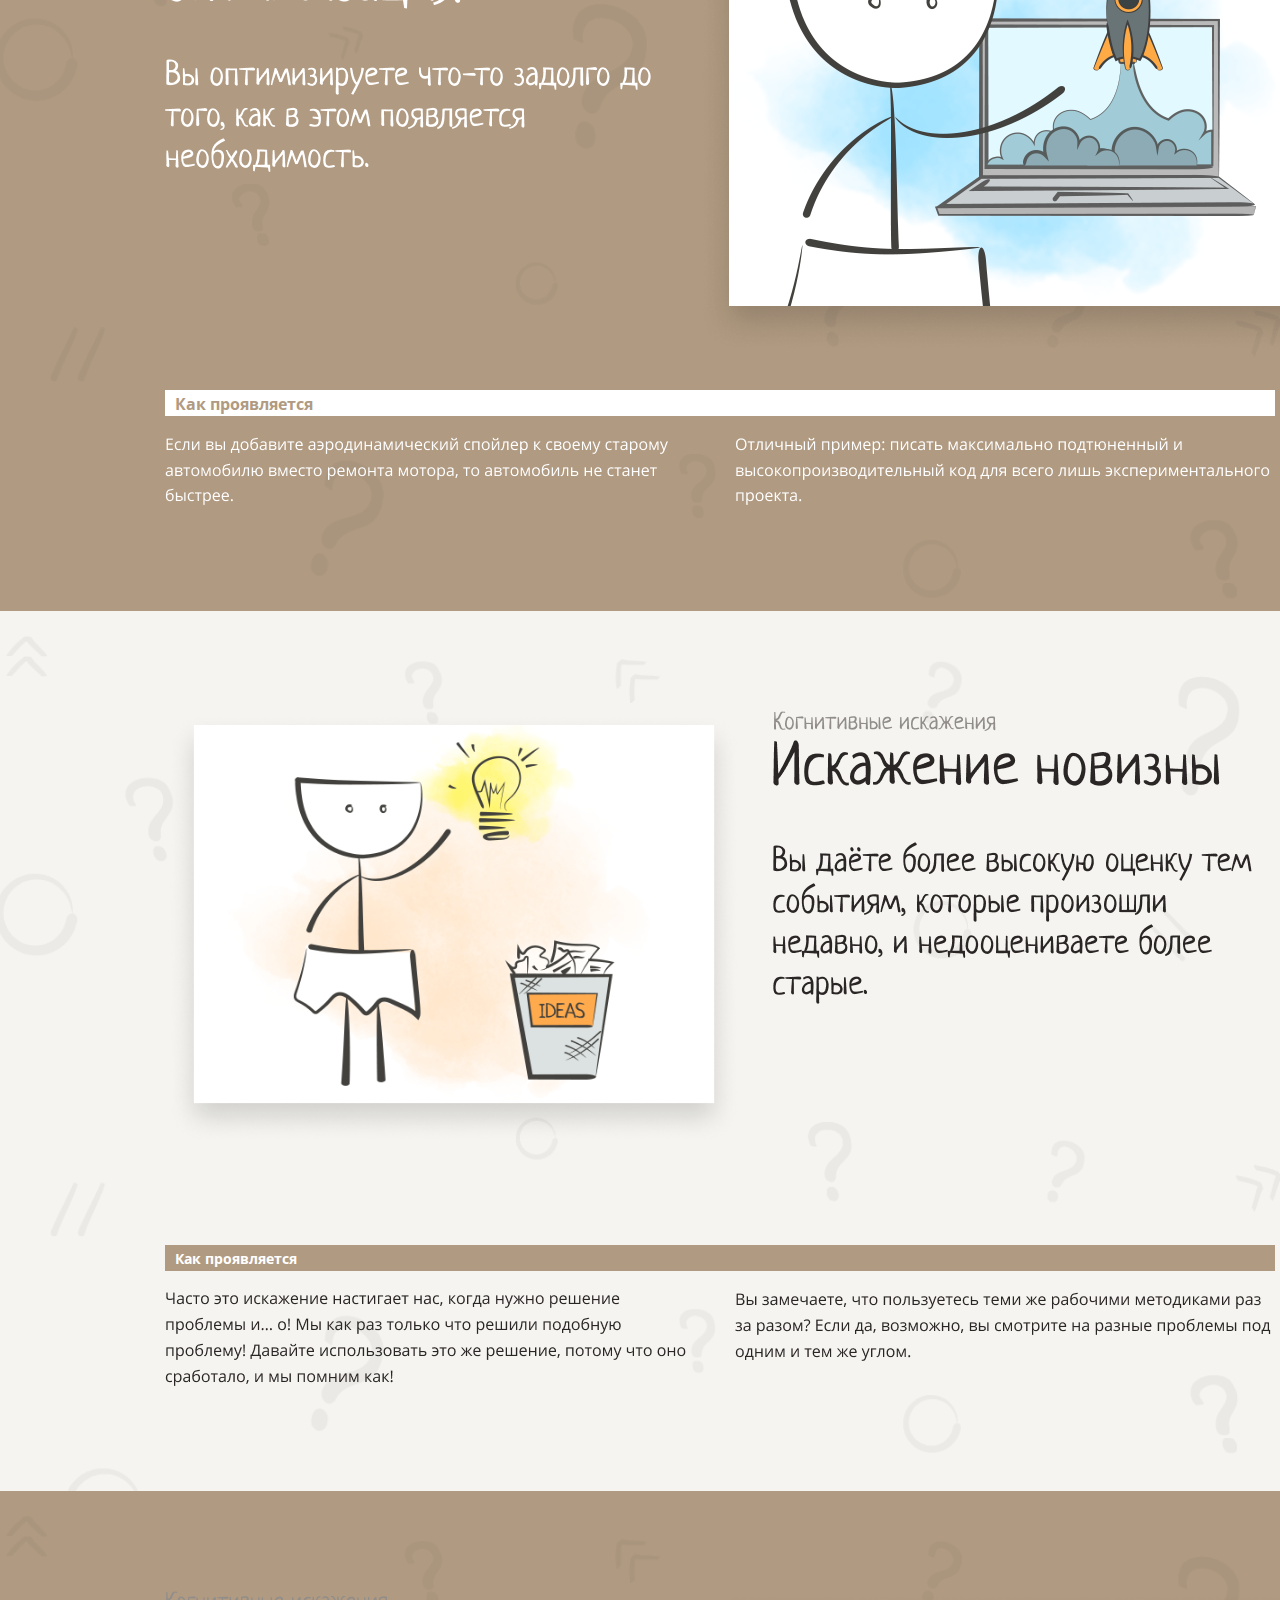
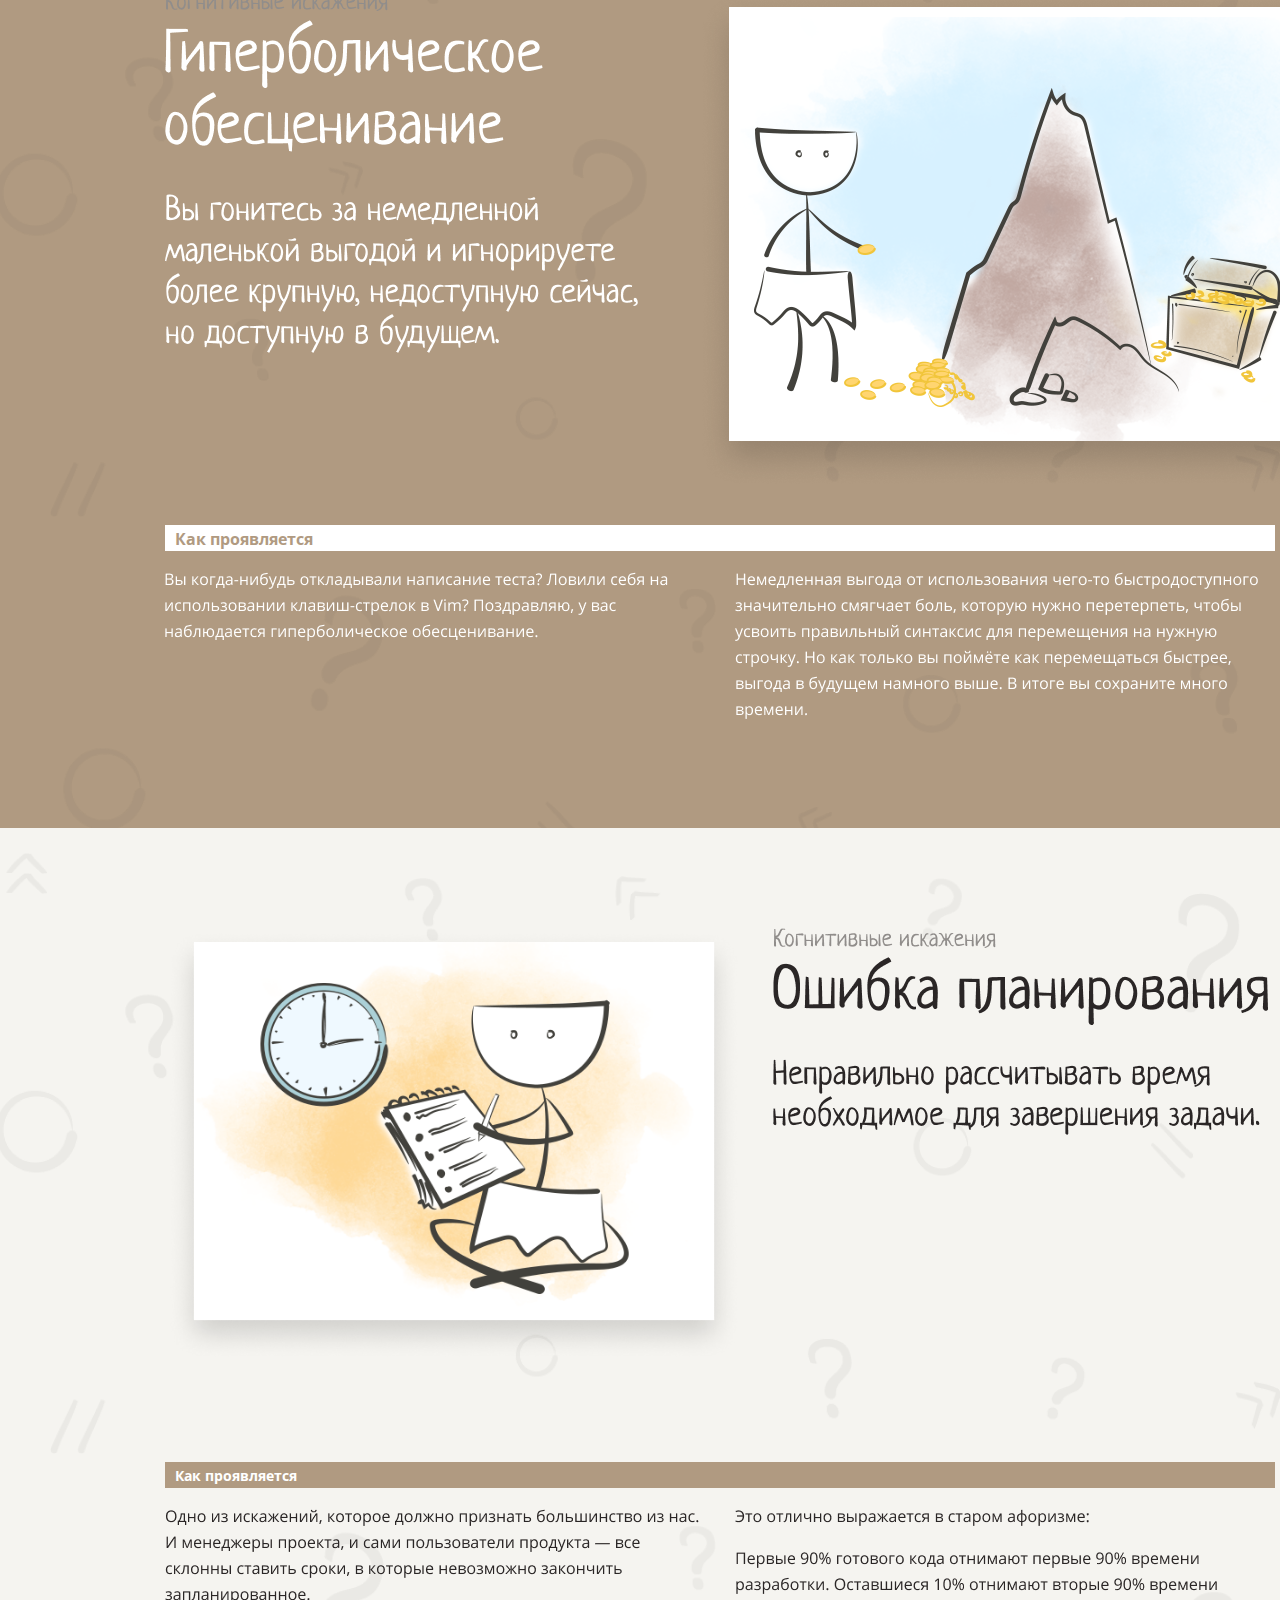
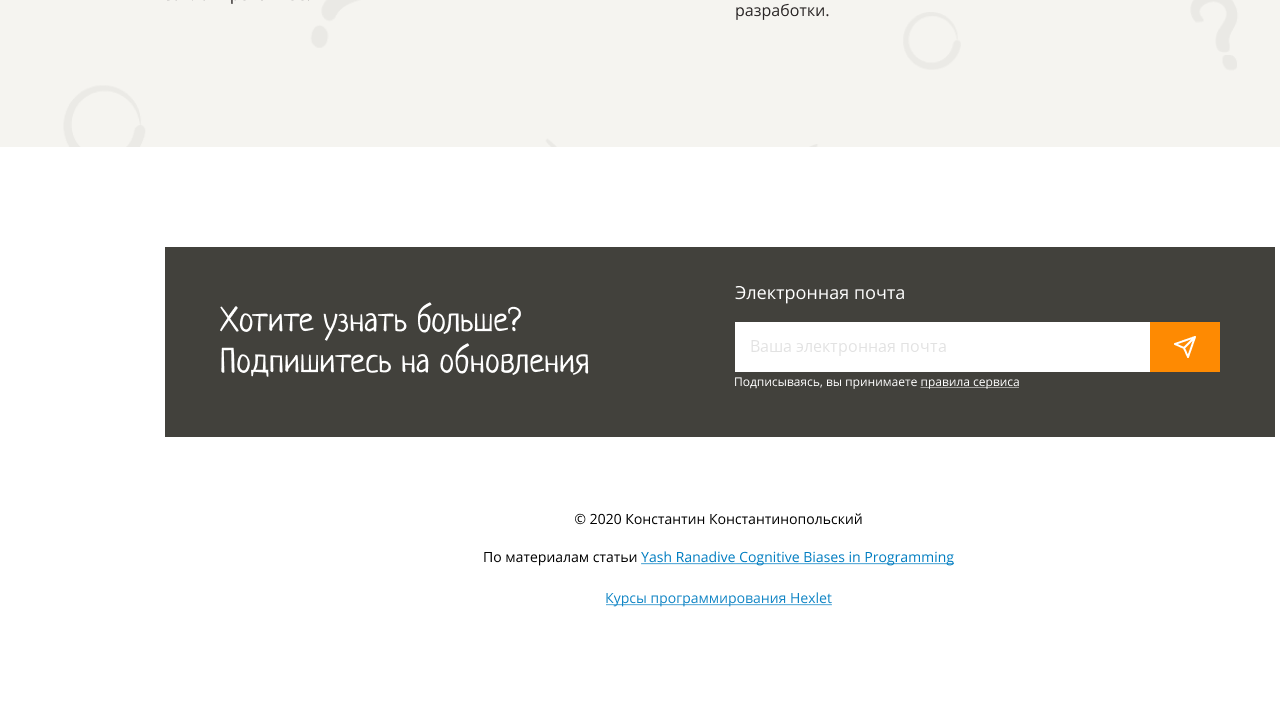
==== commit 015fb00a: "Update index.html" ====
--- a/src/index.html
+++ b/src/index.html
@@ -42,7 +42,7 @@
             </div>
         </center>
     </div>
-    <div class="third-con">
+    <div class="navigation">
         <div class="third-1-img-wrap">
             <img class="third-1-img" src="imgPr1/5 когнитивных.png">
         </div>
--- a/src/style.css
+++ b/src/style.css
@@ -157,7 +157,7 @@
     z-index: 2;
 }
 
-.third-con {
+.navigation {
     display: flex;
     position: relative;
 }
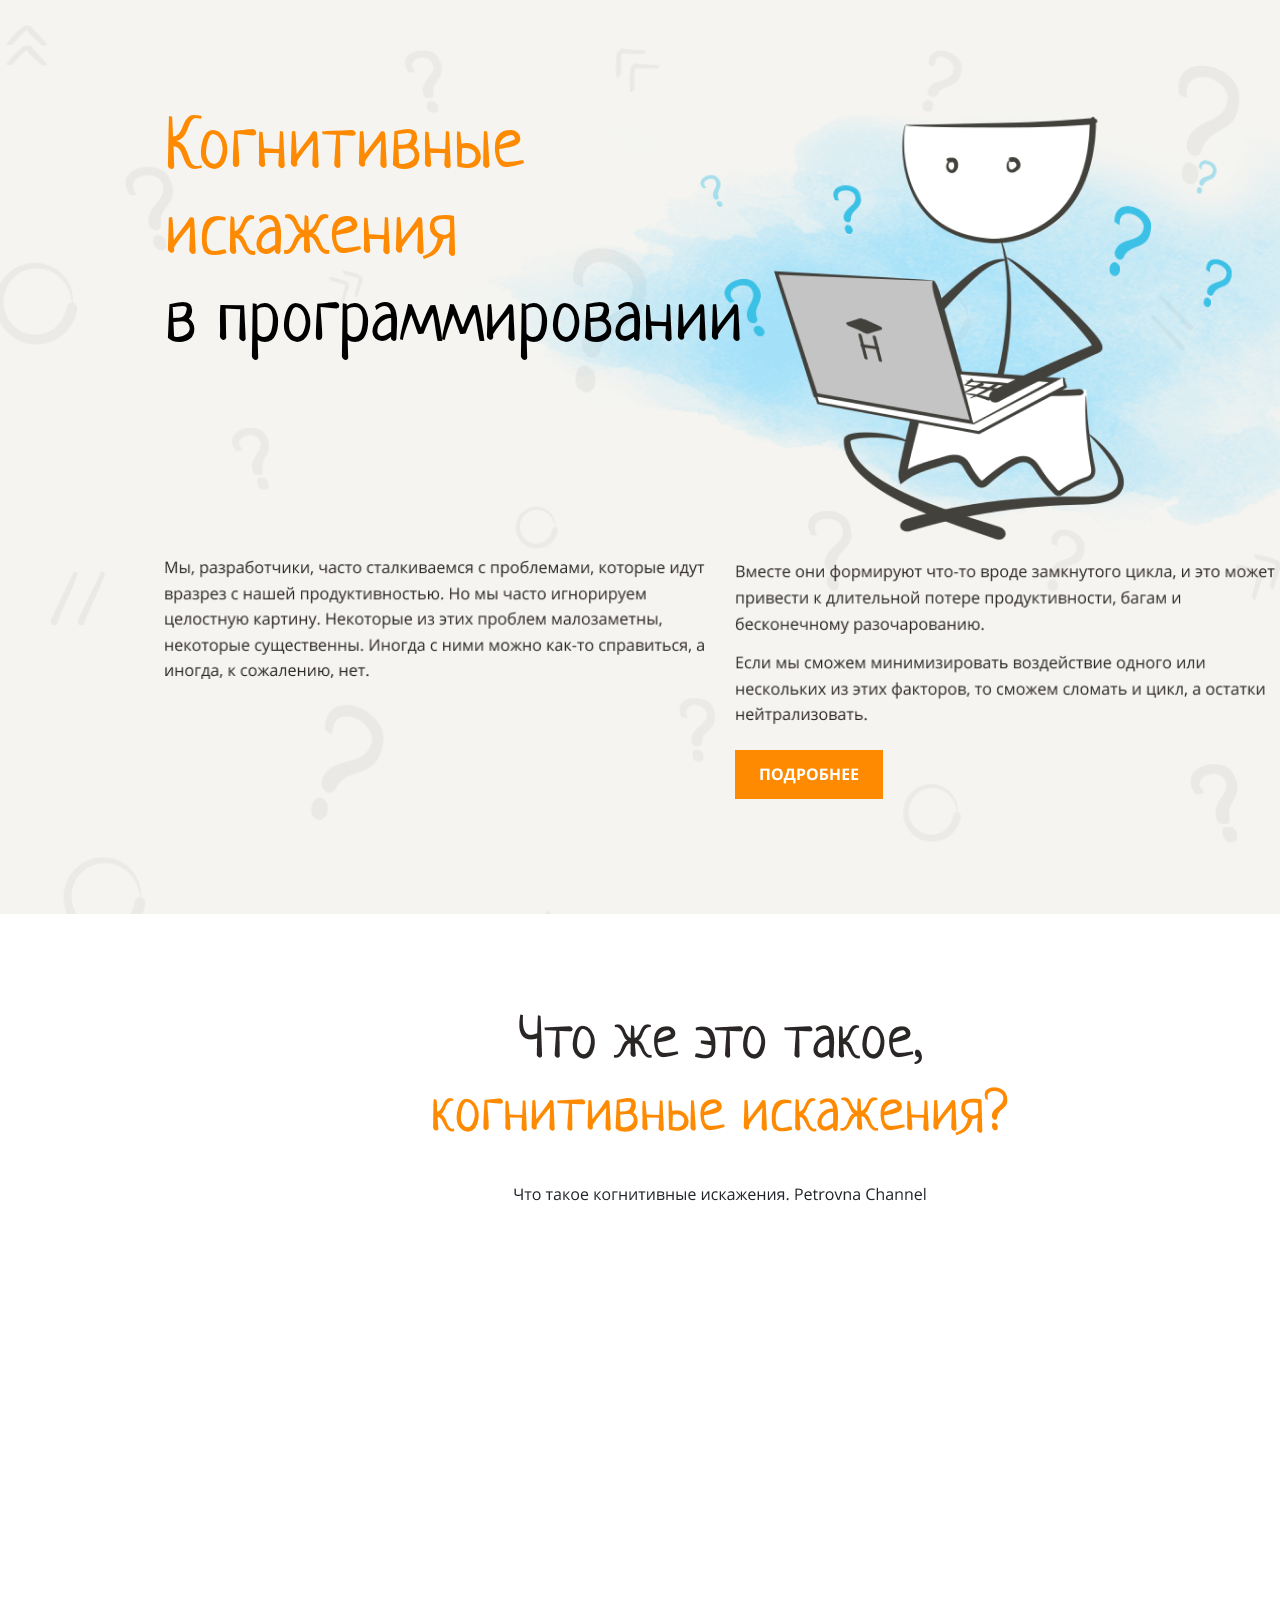
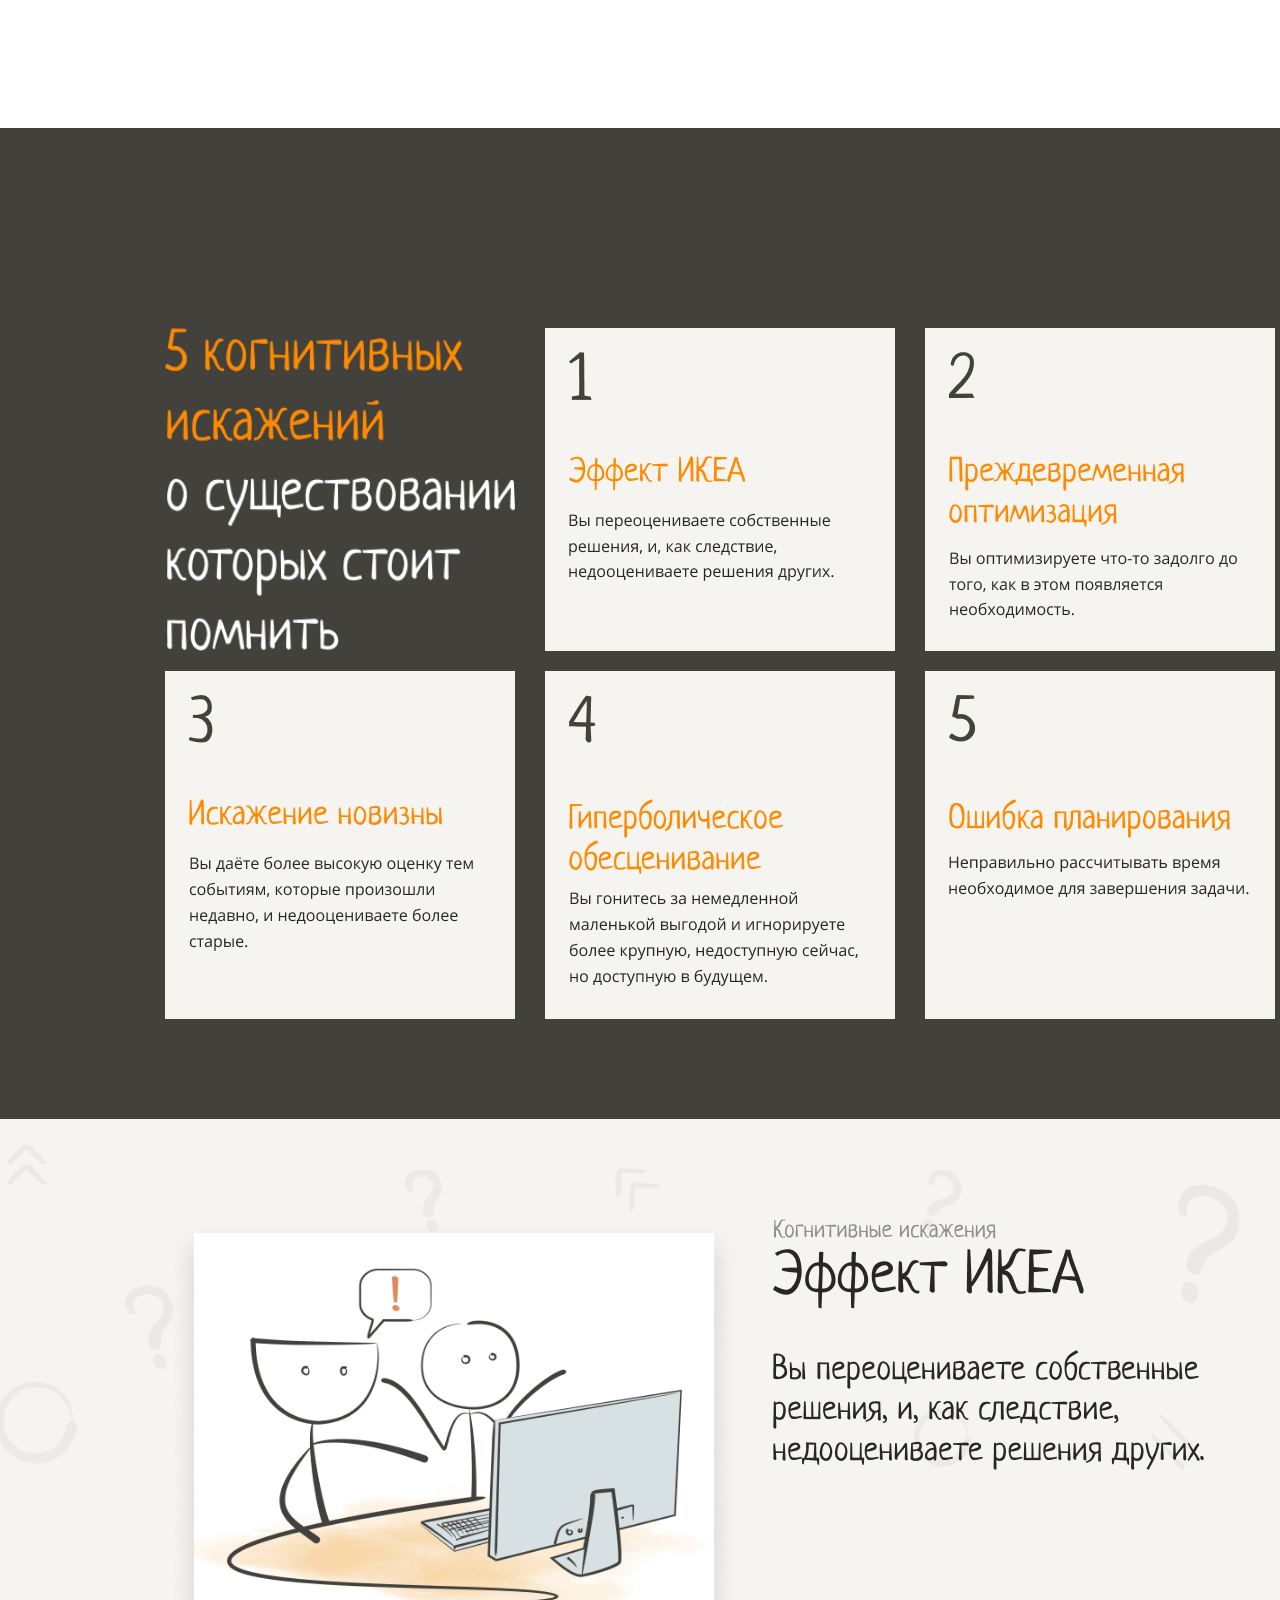
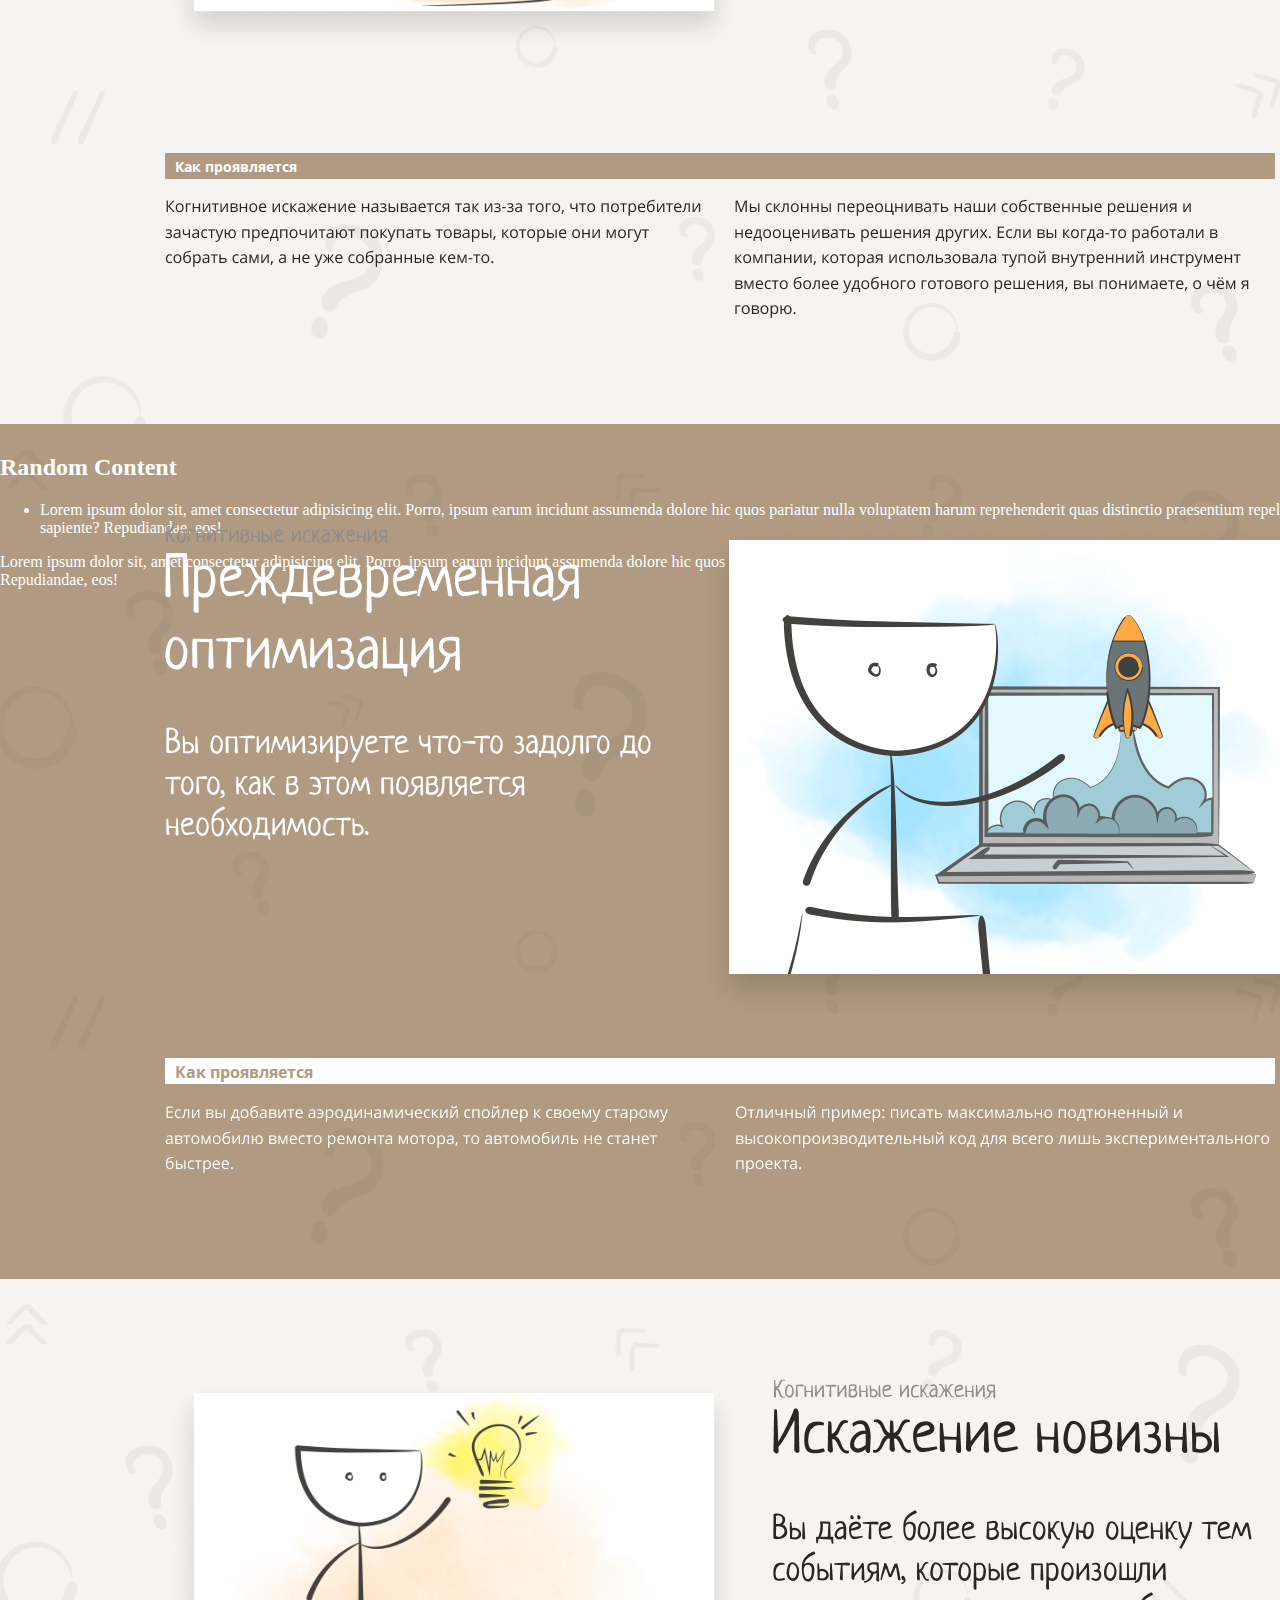
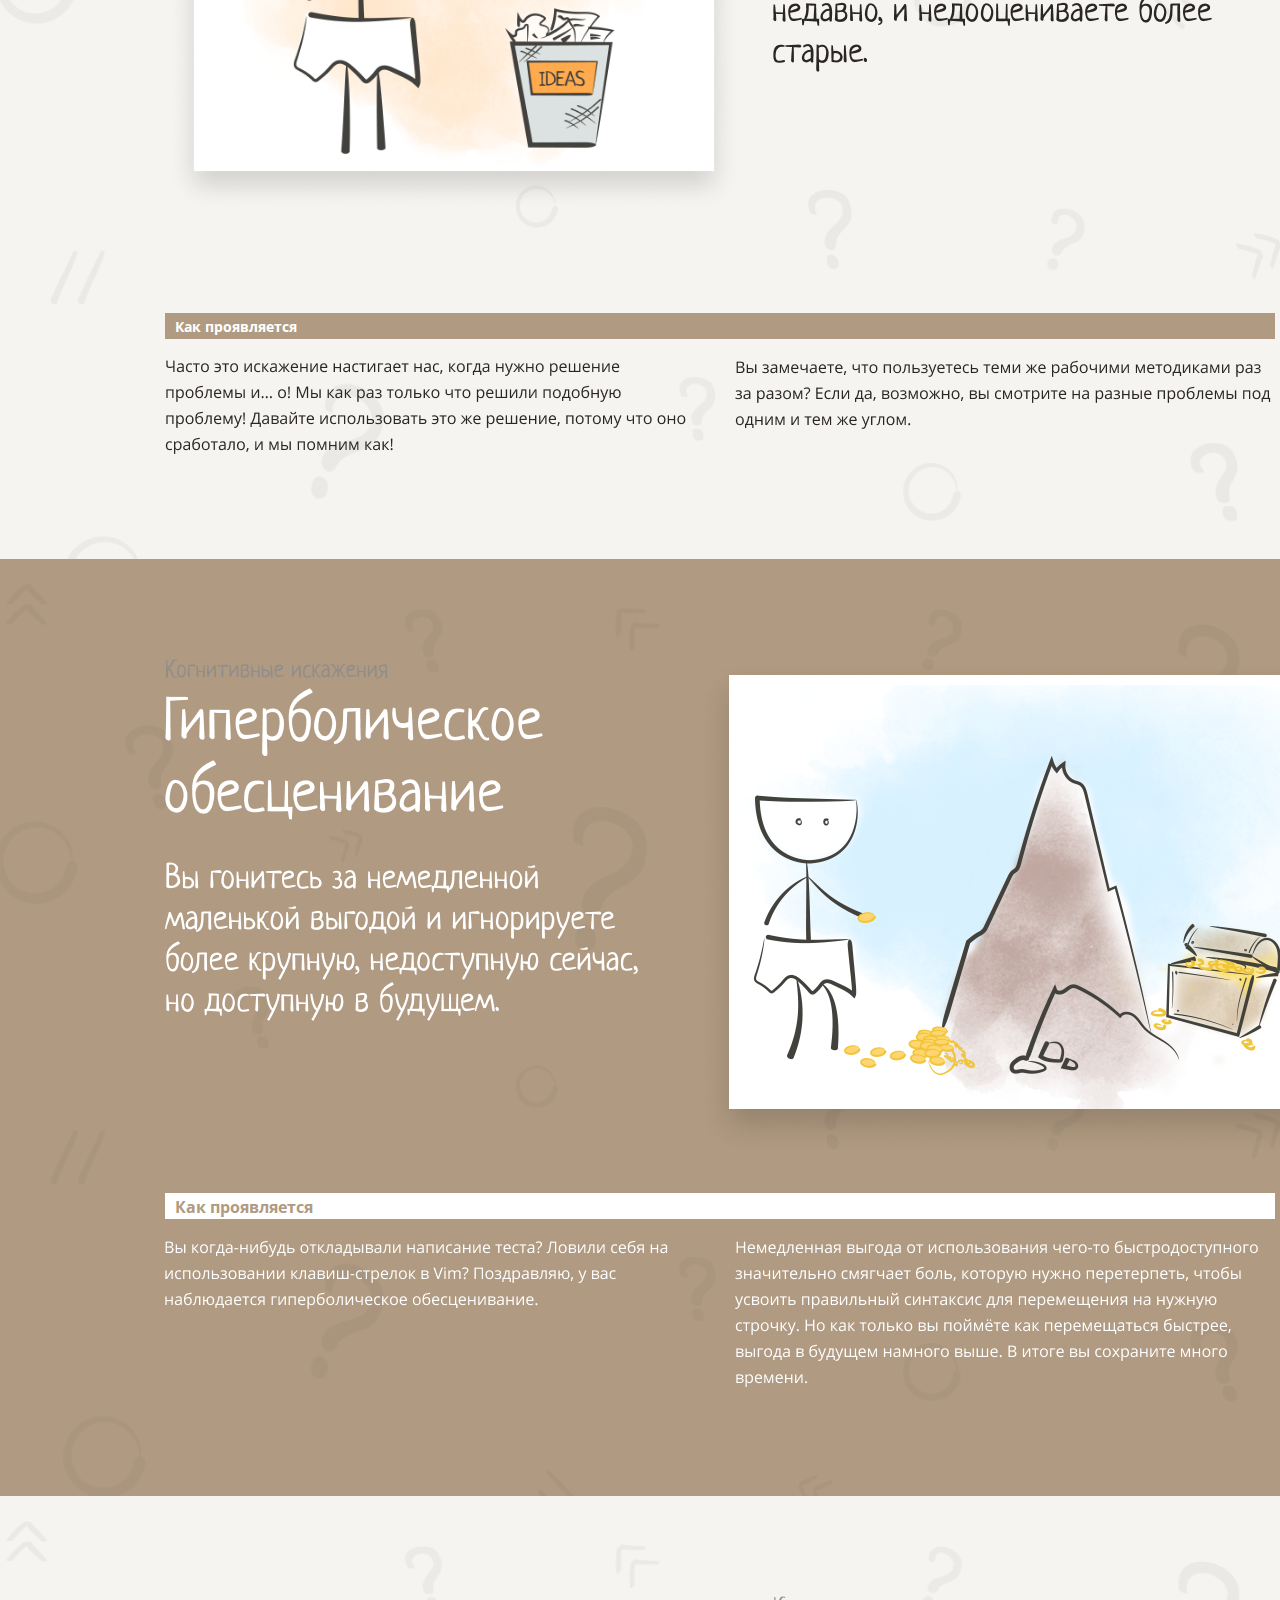
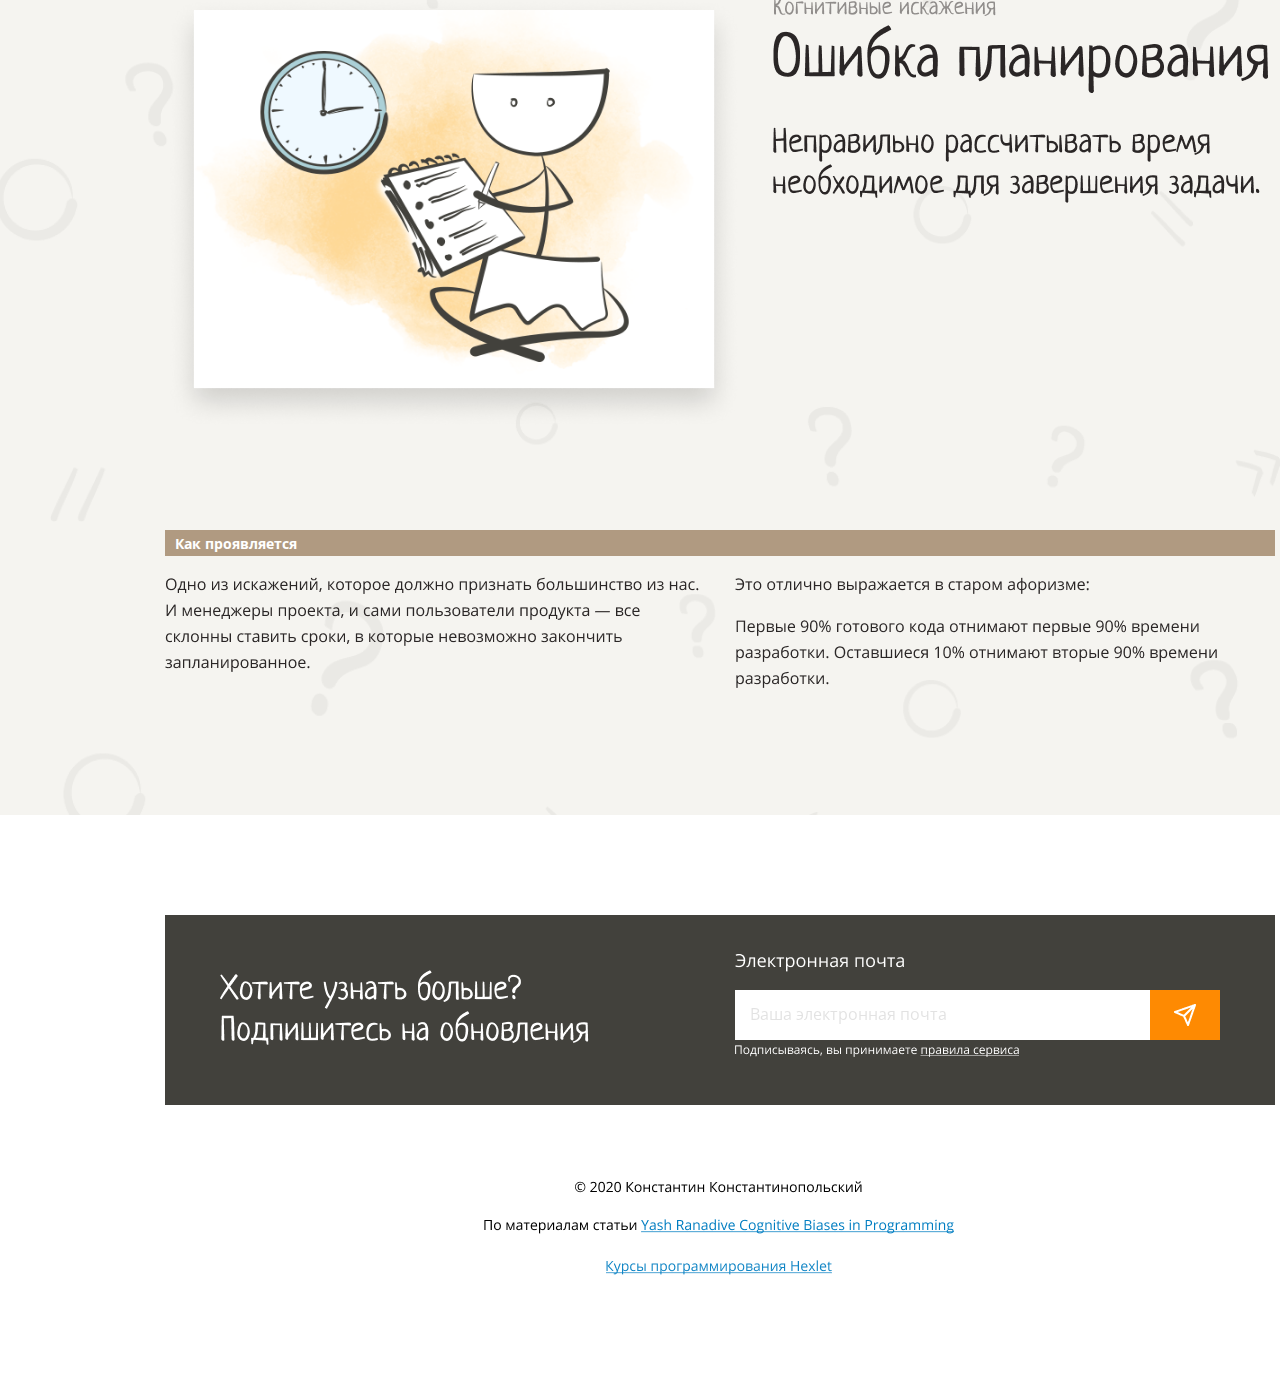
==== commit 4d6fc3f8: "Update index.html" ====
--- a/src/index.html
+++ b/src/index.html
@@ -42,7 +42,7 @@
             </div>
         </center>
     </div>
-    <div class="navigation">
+    <div id="navigation">
         <div class="third-1-img-wrap">
             <img class="third-1-img" src="imgPr1/5 когнитивных.png">
         </div>
@@ -82,7 +82,7 @@
             </div>
         </div>
     </div>
-    <div class="fourth-con">
+    <div id="ikea-effect">
         <div class="fourth-img-1-wrapper">
             <img class="fourth-img-1" src="imgPr1/ЭИ-мейн.png">
             <div class="fourth-img-1-inside-wrapper">
@@ -102,7 +102,7 @@
 
             </div>
         </div>
-        <div class="fifth-con">
+        <div id="premature-optimization">
             <div class="fifth-1-wrapper">
                 <img class="fifth-img-1-1" src="imgPr1/ЭИ - Когнитивные искажения.png">
                 <img class="fifth-img-1-2" src="imgPr1/Преждевременная оптимизация.png">
@@ -119,8 +119,17 @@
                 <img class="fifth-con-img-3-1" src="imgPr1/Если вы добавите.png">
                 <img class="fifth-con-img-3-2" src="imgPr1/Отличный пример.png">
             </div>
-        </div>
-        <div class="sixth-con">
+        <div style="margin-top: 30px; color: white;">
+  <h2>Random Content</h2>
+
+  <ul>
+    <li>Lorem ipsum dolor sit, amet consectetur adipisicing elit. Porro, ipsum earum incidunt assumenda dolore hic quos pariatur nulla voluptatem harum reprehenderit quas distinctio praesentium repellendus iusto rerum sapiente? Repudiandae, eos!</li>
+  </ul>
+
+  <p>Lorem ipsum dolor sit, amet consectetur adipisicing elit. Porro, ipsum earum incidunt assumenda dolore hic quos pariatur nulla voluptatem harum reprehenderit quas distinctio praesentium repellendus iusto rerum sapiente? Repudiandae, eos!</p>
+</div>
+        </div>
+        <div id="distortion-of-novelty">
             <div class="sixth-con-img-1-wrapper">
                 <img class="sixth-con-main" src="imgPr1/мейн-ИН.png">
                 <div class="sixth-con-img-1-inside-wrapper">
@@ -139,7 +148,7 @@
                 <img class="sixth-con-img-2-2" src="imgPr1/вы замечаете, что пользуетесь.png">
             </div>
         </div>
-        <div class="seventh-con">
+        <div id="hyperbolic-depreciation">
             <div class="seventh-con-img-1-wrapper">
                 <div class="seventh-con-img-1-inside-wrapper">
                     <img class="seventh-con-img-1-1" src="imgPr1/ЭИ - Когнитивные искажения.png">
@@ -159,7 +168,7 @@
                 <img class="seventh0con-img-3-2" src="imgPr1/немедленная выгода.png">
             </div>
         </div>
-        <div class="eighth-con"> 
+        <div id="errors-in-planning"> 
             <div class="eigth-con-img-1-wrapper">
                 <img class="eighth-con-img-1" src="imgPr1/ОП-мейн.png">
                 <div class="eigth-con-img-1-inside-wrapper">
--- a/src/style.css
+++ b/src/style.css
@@ -157,7 +157,7 @@
     z-index: 2;
 }
 
-.navigation {
+#navigation {
     display: flex;
     position: relative;
 }
@@ -179,7 +179,7 @@
 
 }
 
-.third-con {
+#navigation {
     height: 991px;
     width: 100%;
     background-color: #42413C;
@@ -370,7 +370,7 @@
     position: absolute;
 }
 
-.fourth-con {
+#ikea-effect {
     background: url(imgPr1/image\ 1.png) no-repeat;
     background-color: #F5F4F0;
     height: 905px;
@@ -466,7 +466,7 @@
     position: absolute;
 }
 
-.fifth-con {
+#premature-optimization {
     background: url(imgPr1/image\ 1.png) no-repeat;
     background-color: #B09A81;
     height: 855px;
@@ -562,7 +562,7 @@
     position: absolute;
 }
 
-.sixth-con {
+#distortion-of-novelty {
     background: url(imgPr1/image\ 1.png) no-repeat;
     background-color: #F5F4F0;
     height: 880px;
@@ -633,7 +633,7 @@
     position: absolute;
 }
 
-.seventh-con {
+#hyperbolic-depreciation {
     background: url(imgPr1/image\ 1.png) no-repeat;
     background-color: #B09A81;
     height: 937px;
@@ -692,7 +692,7 @@
     position: absolute;
 }
 
-.eighth-con {
+#errors-in-planning {
     background: url(imgPr1/image\ 1.png) no-repeat;
     background-color: #F5F4F0;
     height: 919px;
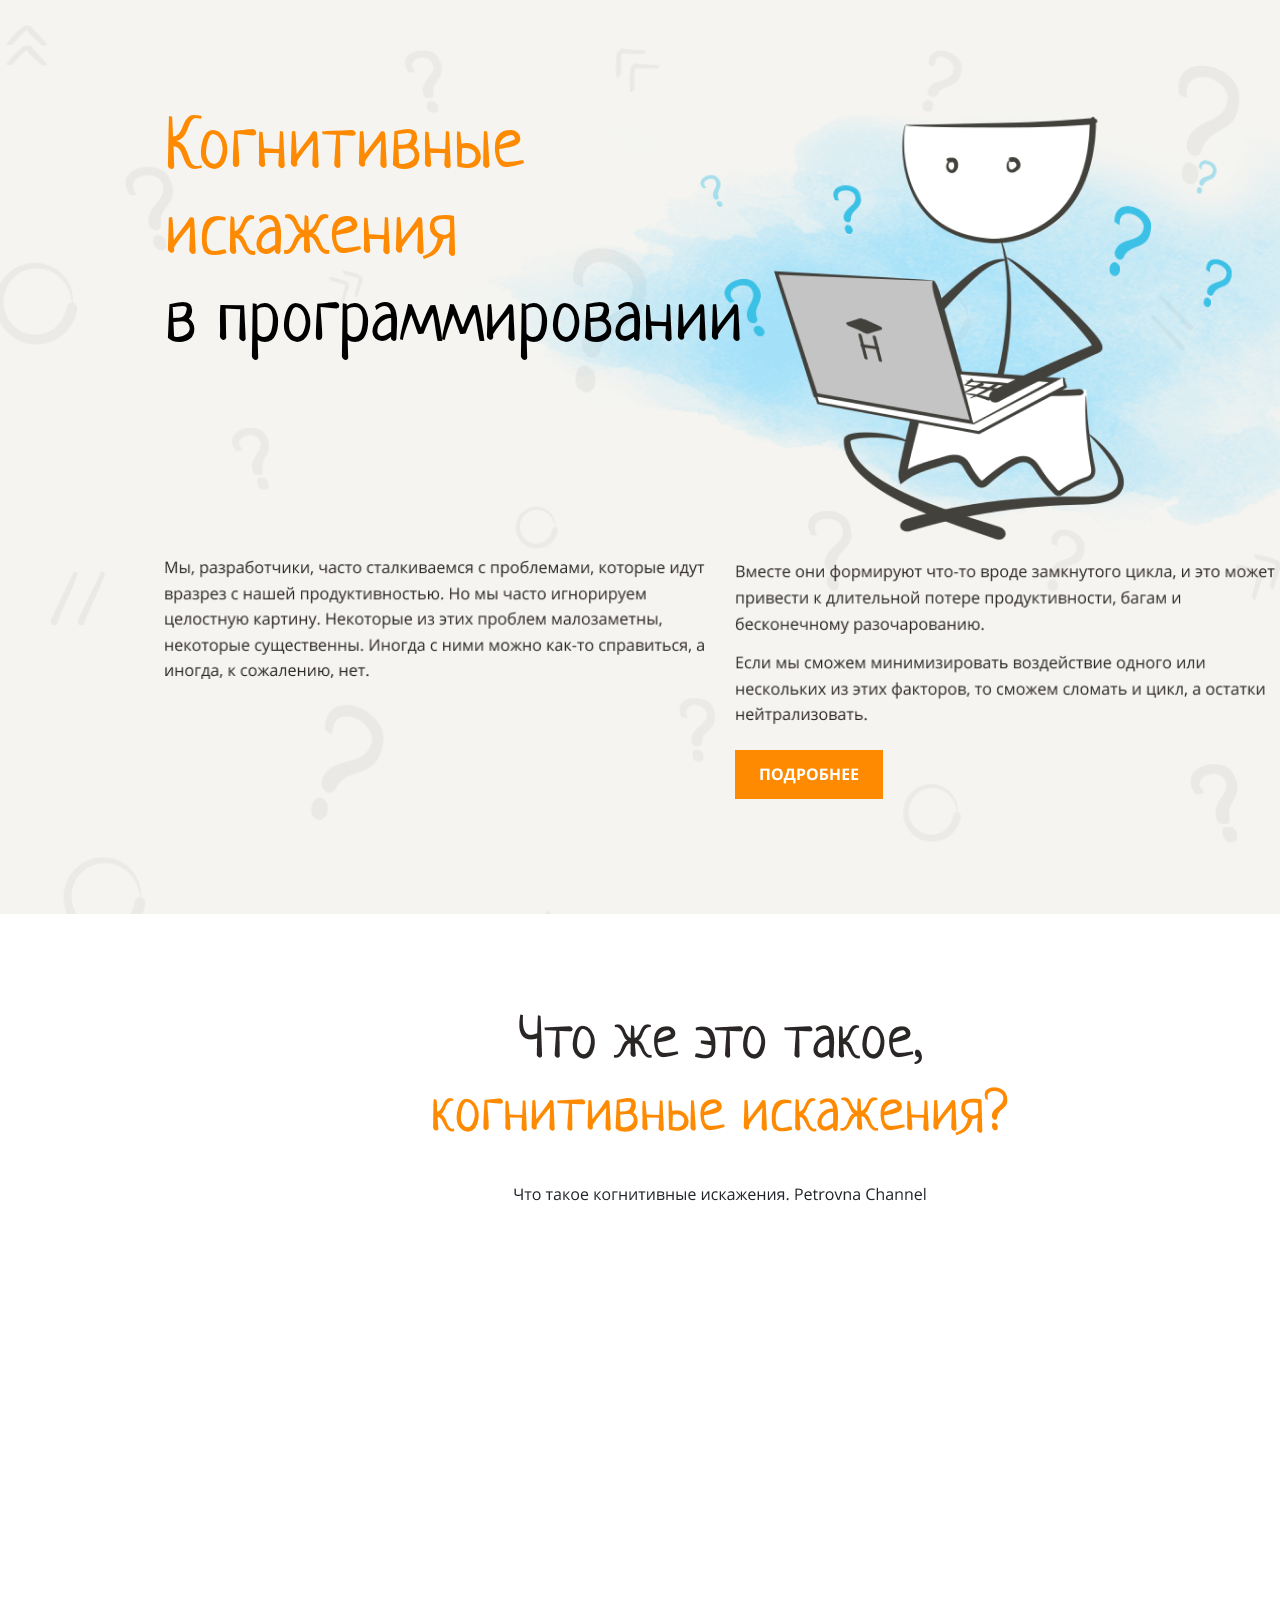
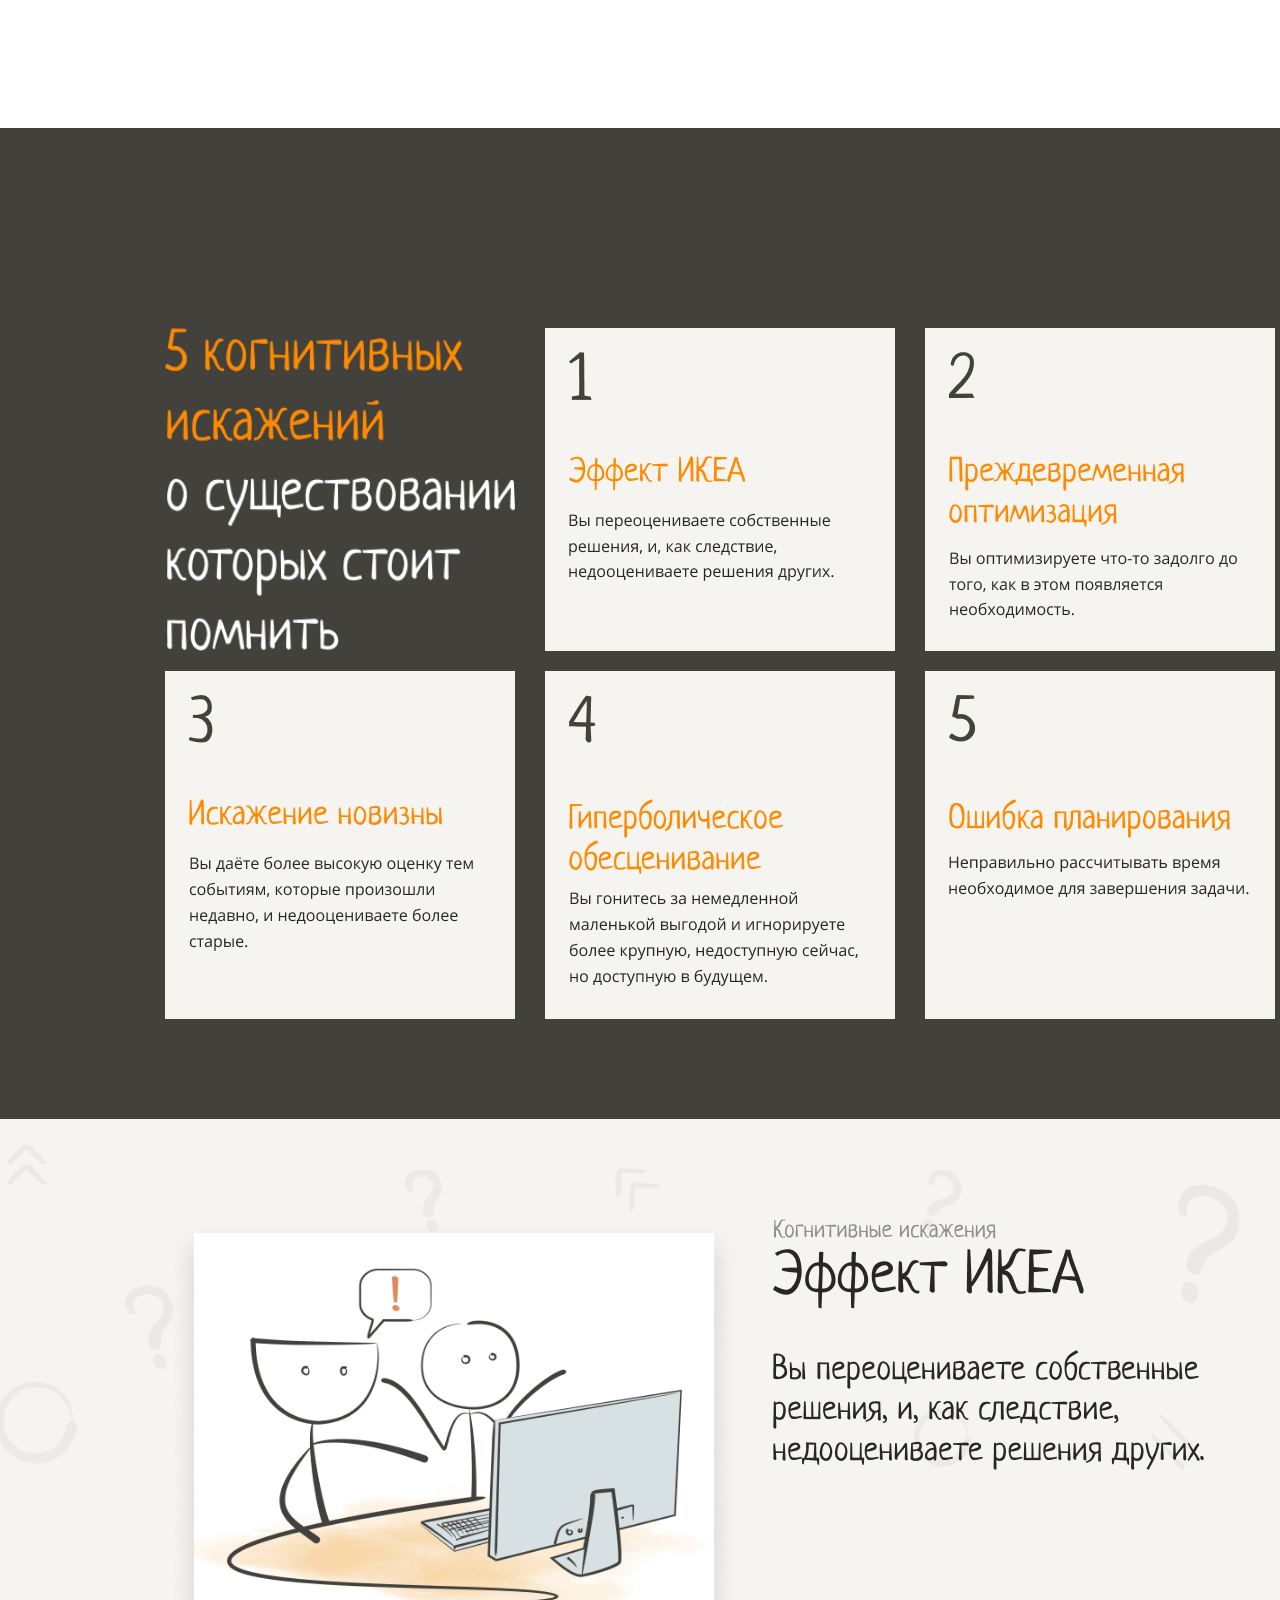
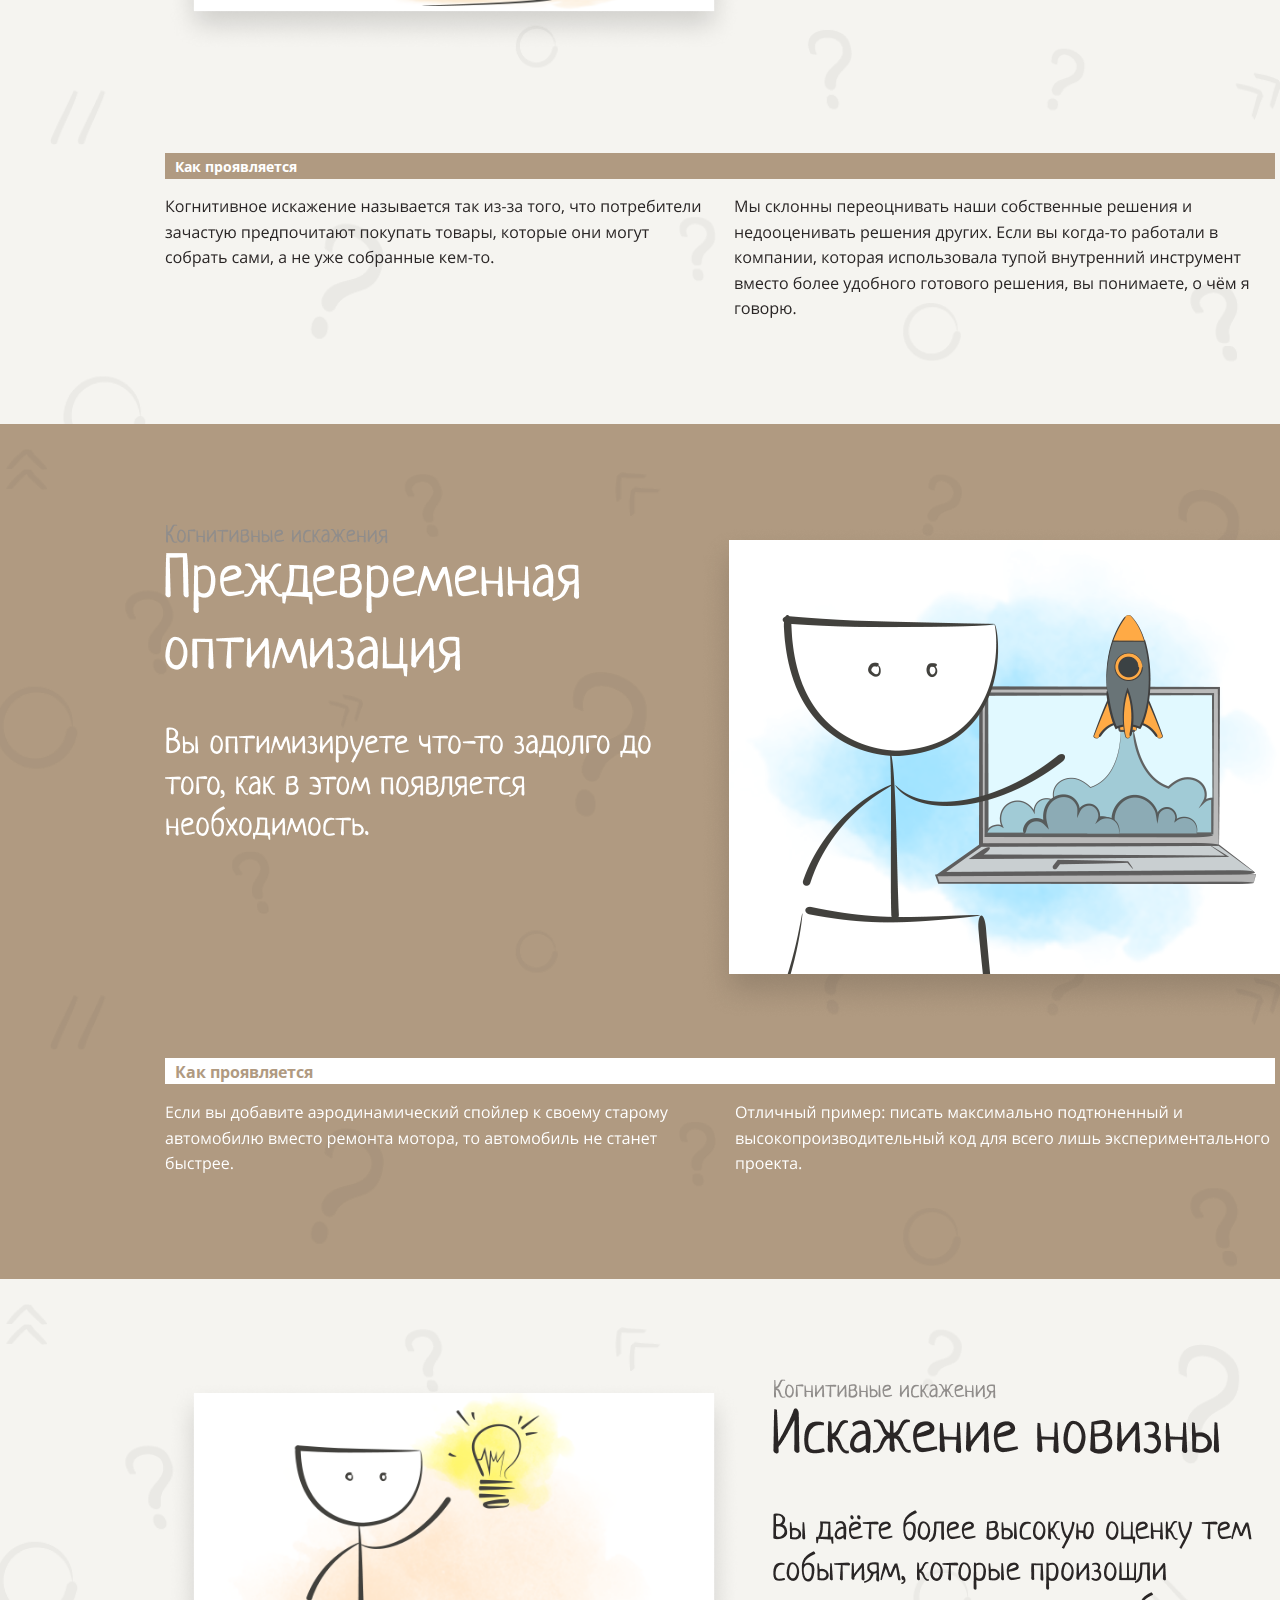
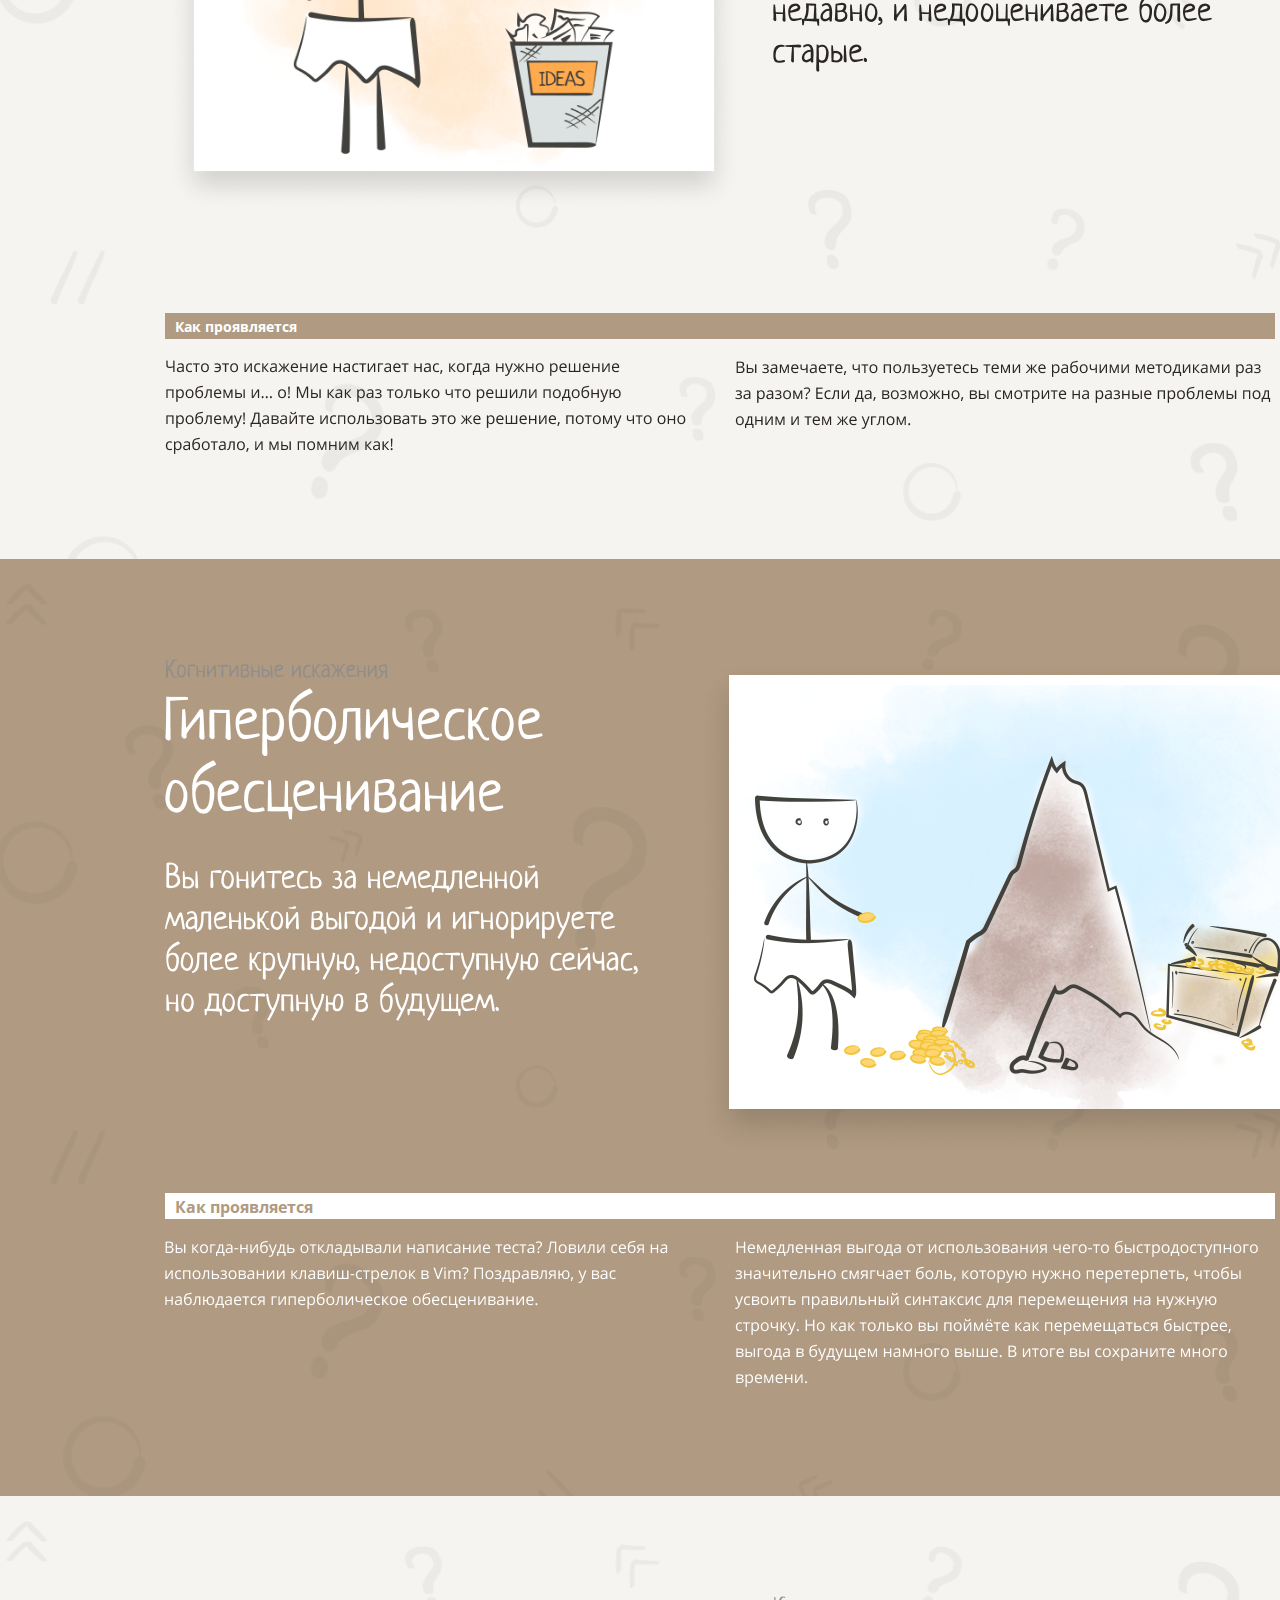
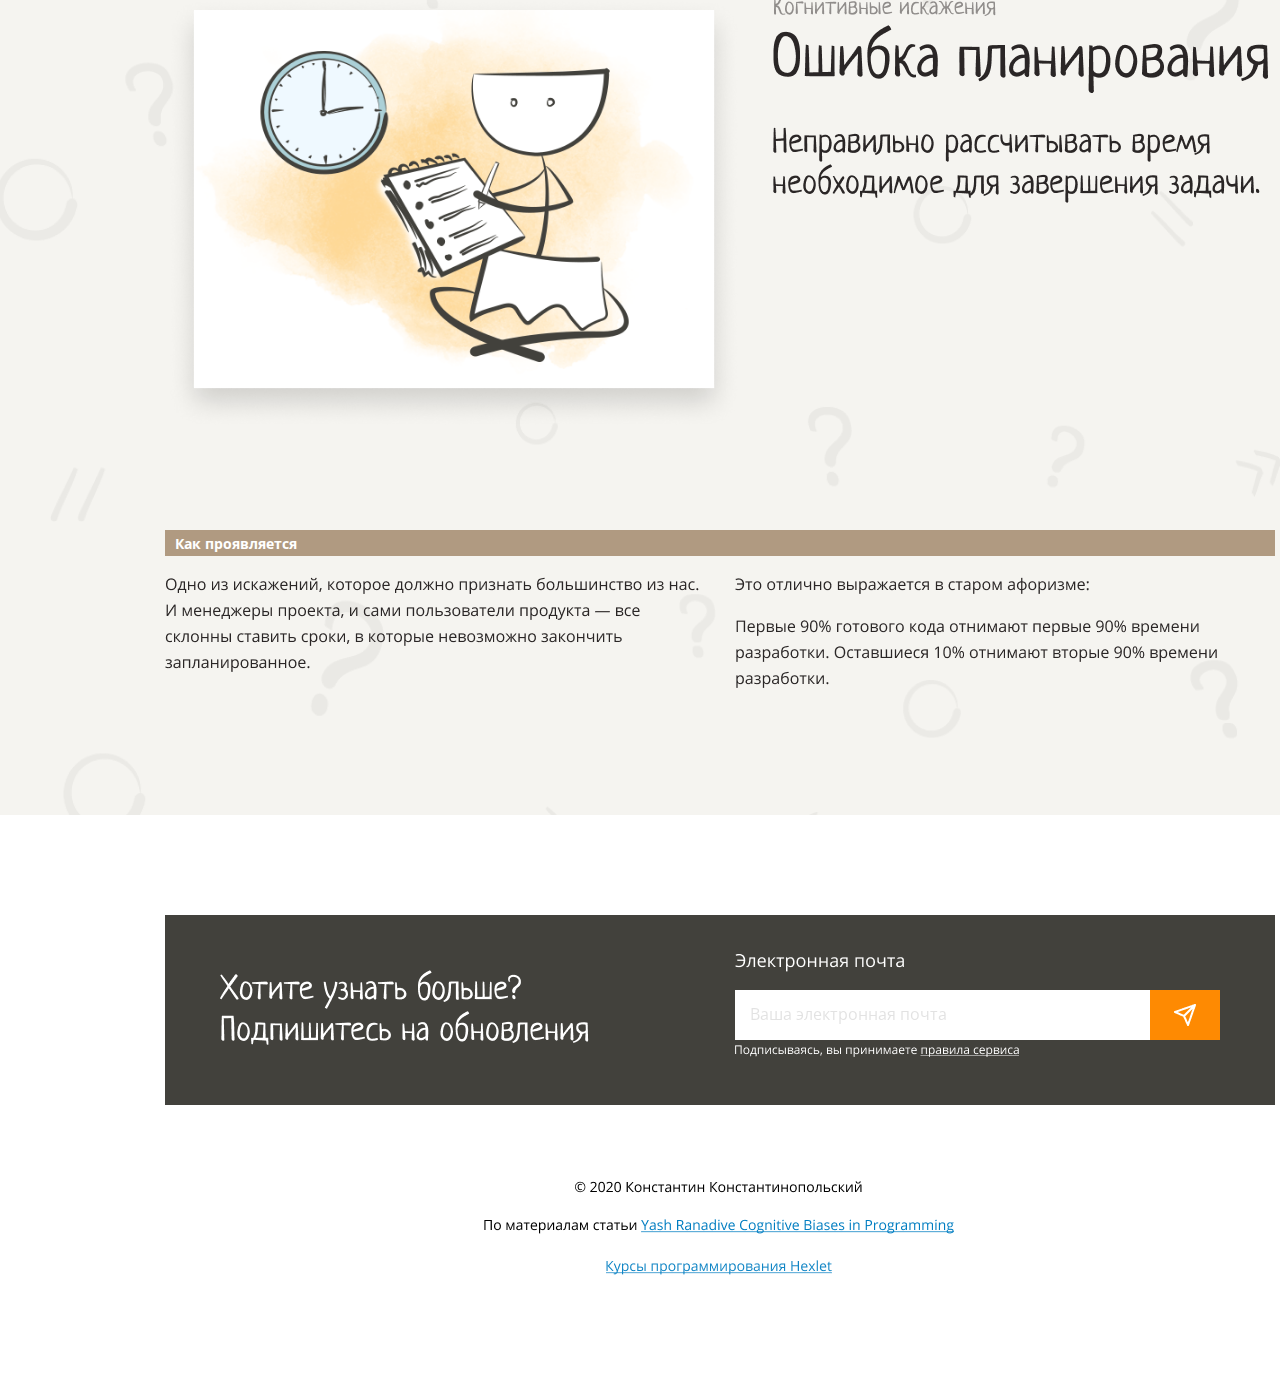
==== commit d24eaf63: "Update index.html" ====
--- a/src/index.html
+++ b/src/index.html
@@ -120,13 +120,6 @@
                 <img class="fifth-con-img-3-2" src="imgPr1/Отличный пример.png">
             </div>
         <div style="margin-top: 30px; color: white;">
-  <h2>Random Content</h2>
-
-  <ul>
-    <li>Lorem ipsum dolor sit, amet consectetur adipisicing elit. Porro, ipsum earum incidunt assumenda dolore hic quos pariatur nulla voluptatem harum reprehenderit quas distinctio praesentium repellendus iusto rerum sapiente? Repudiandae, eos!</li>
-  </ul>
-
-  <p>Lorem ipsum dolor sit, amet consectetur adipisicing elit. Porro, ipsum earum incidunt assumenda dolore hic quos pariatur nulla voluptatem harum reprehenderit quas distinctio praesentium repellendus iusto rerum sapiente? Repudiandae, eos!</p>
 </div>
         </div>
         <div id="distortion-of-novelty">
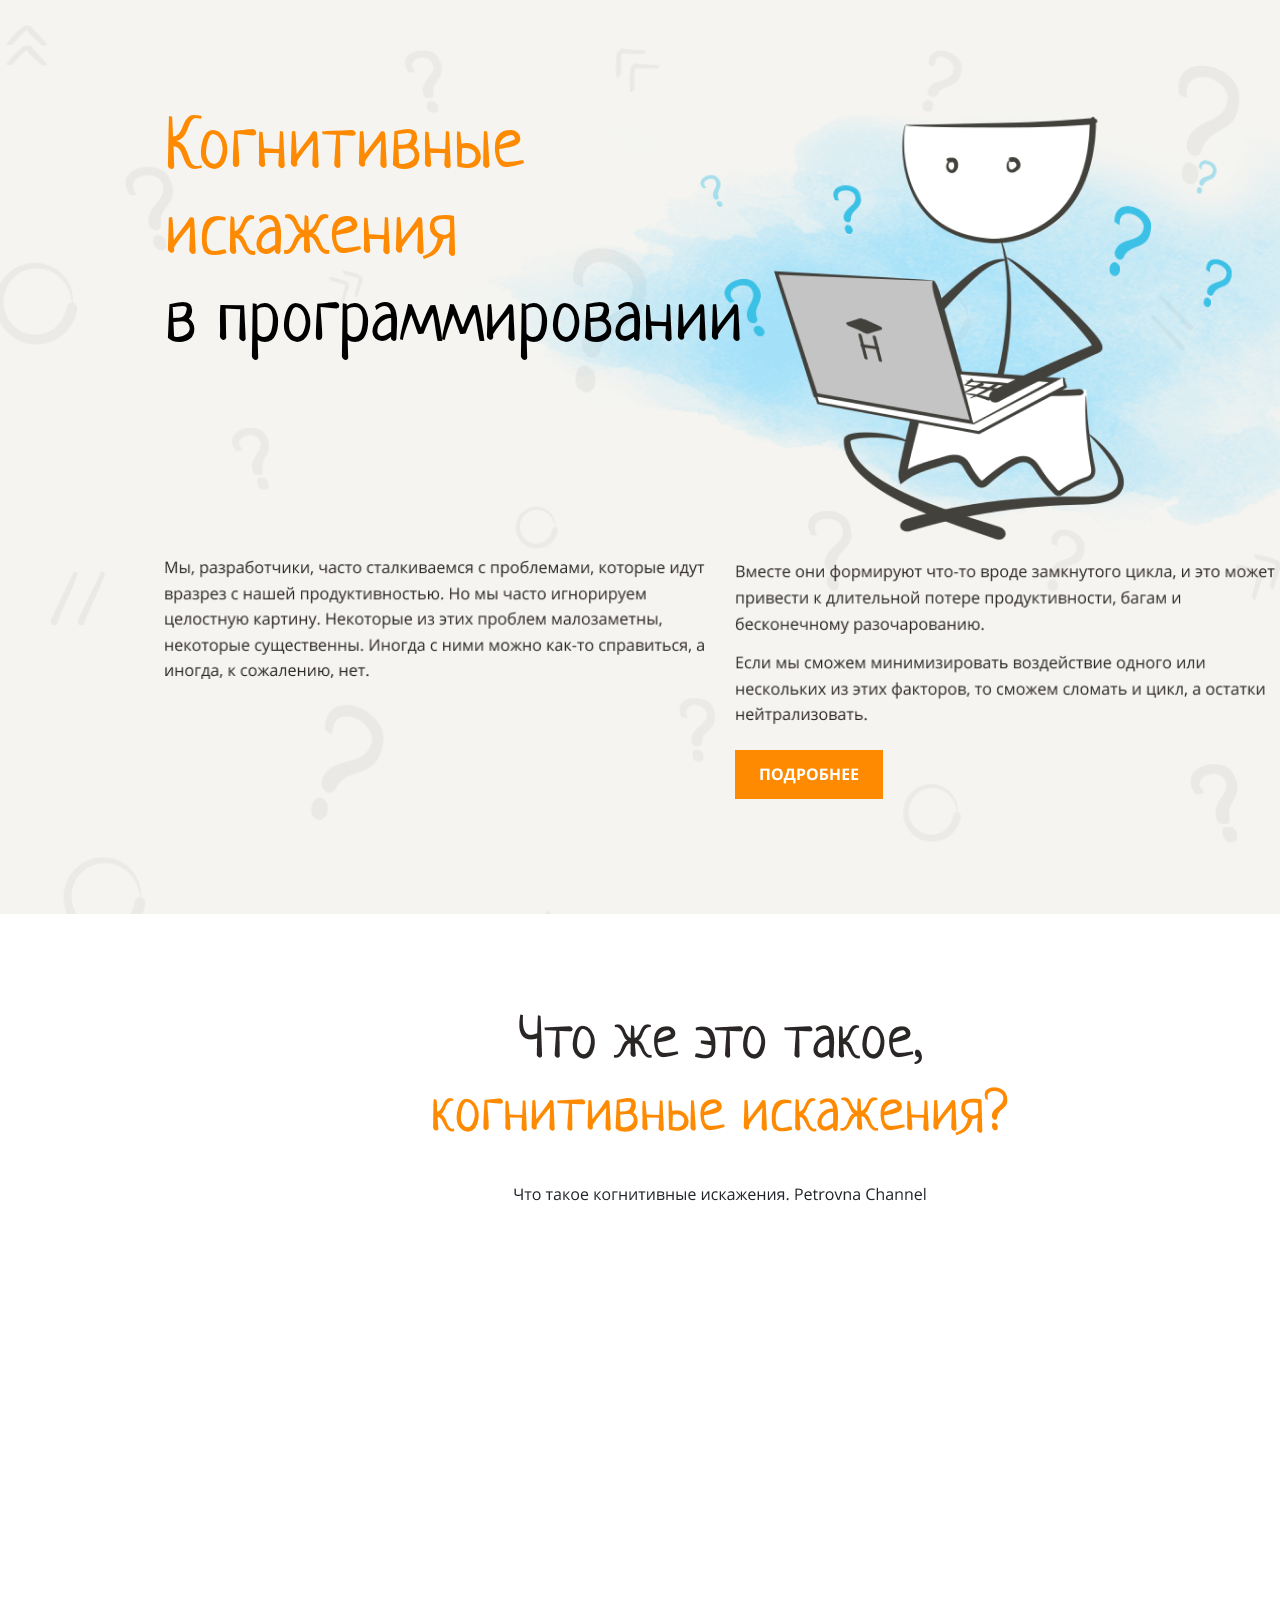
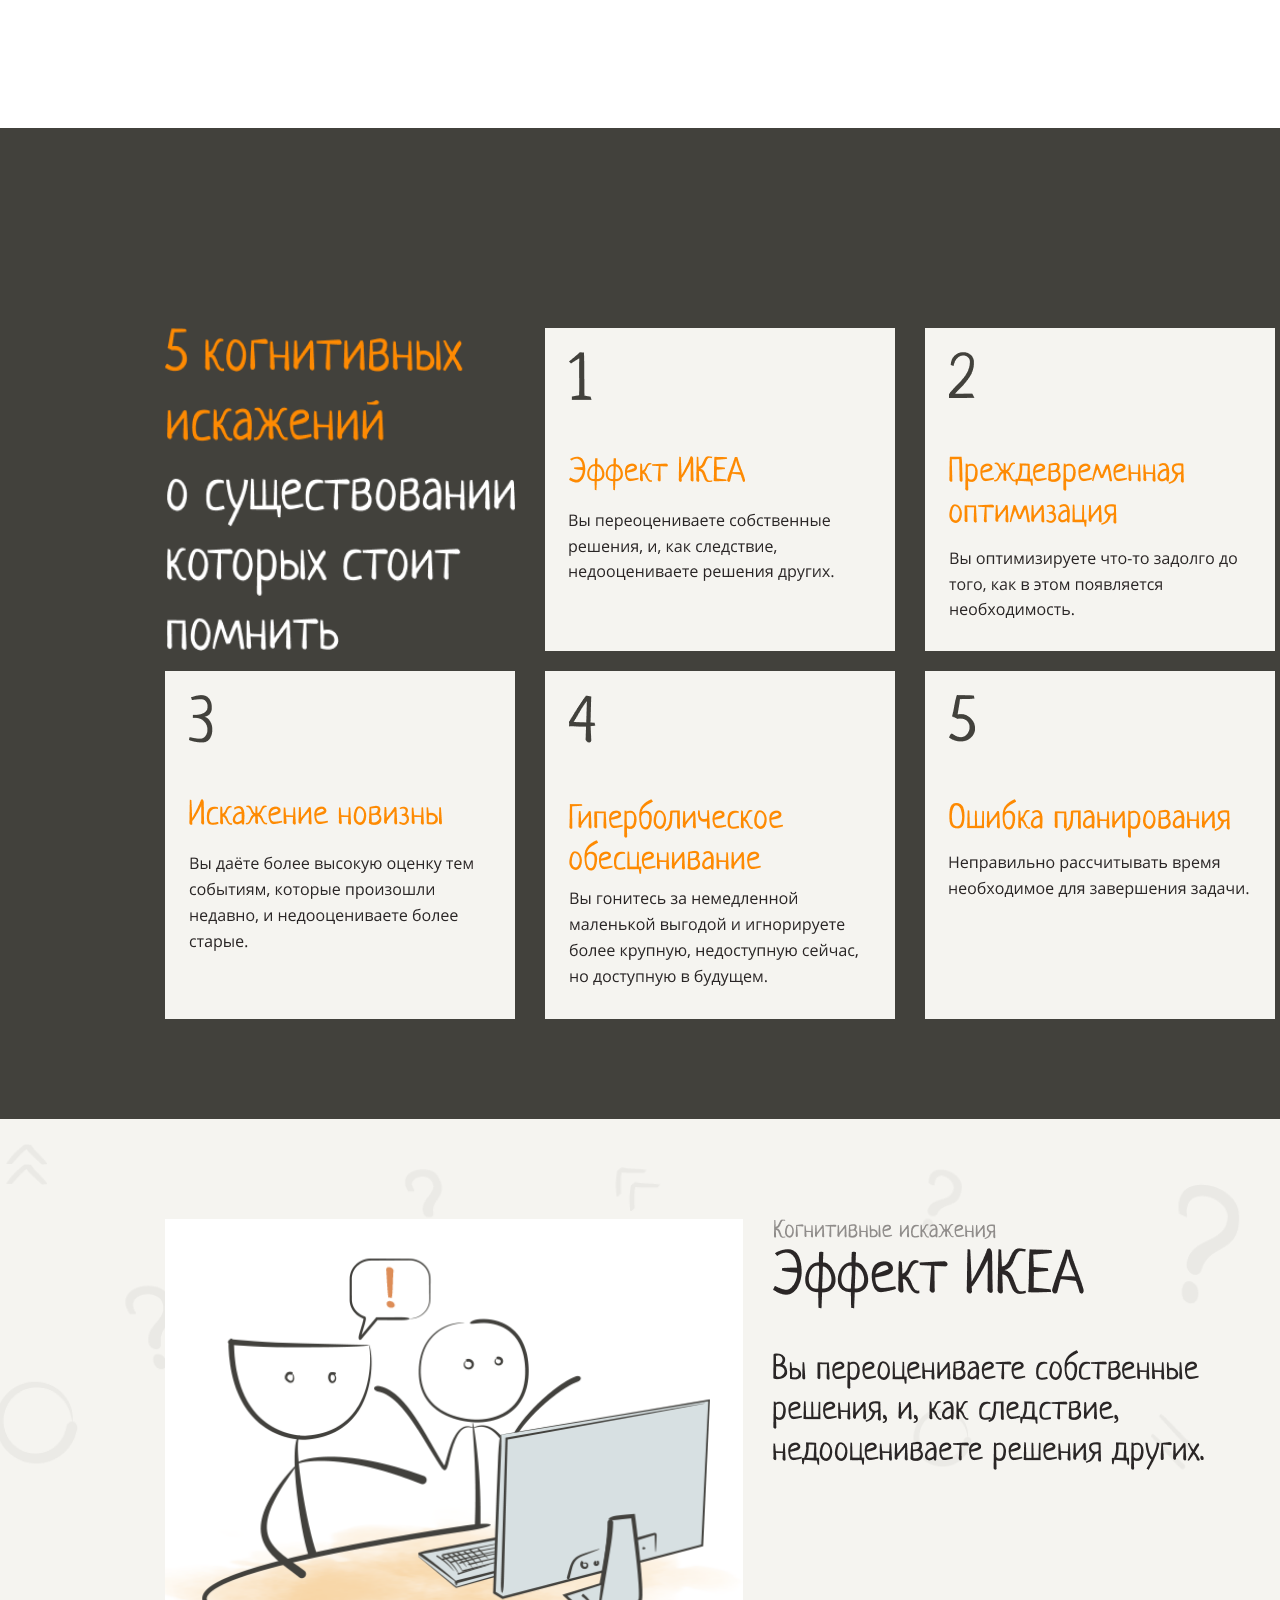
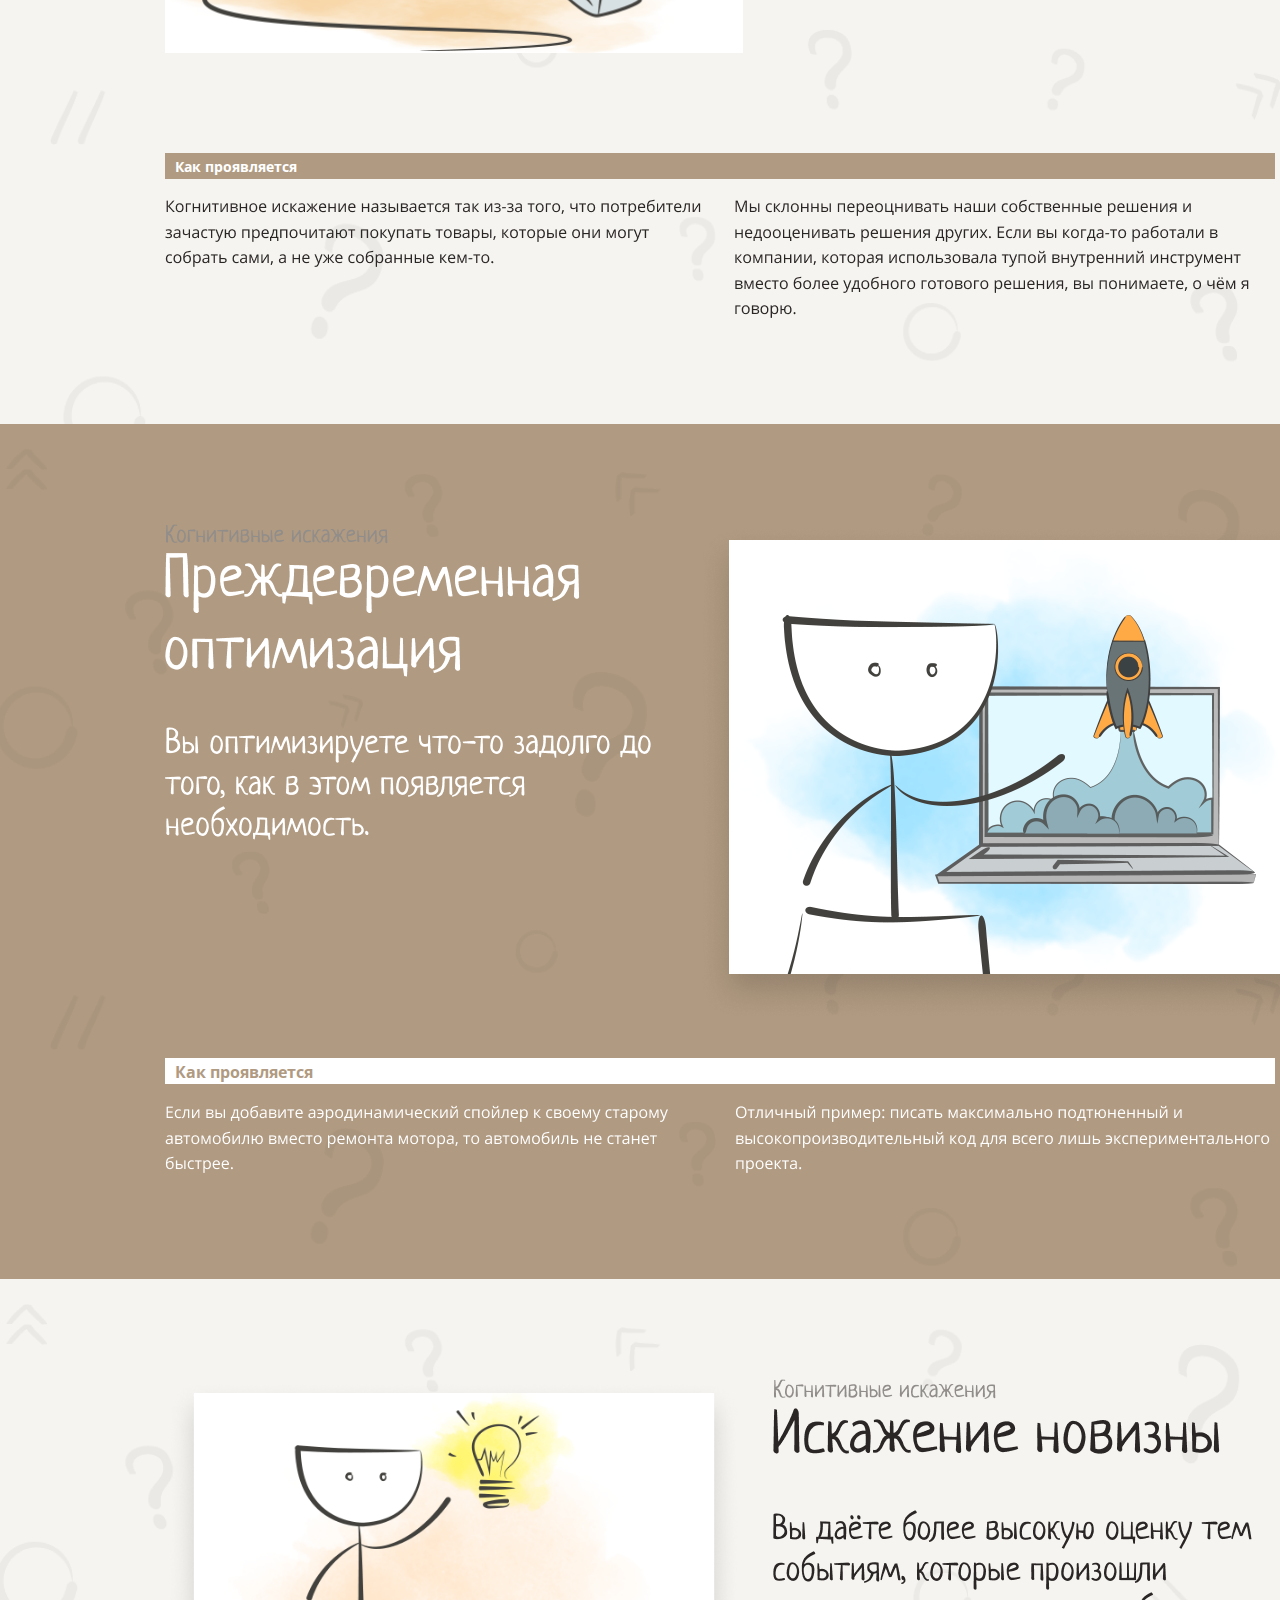
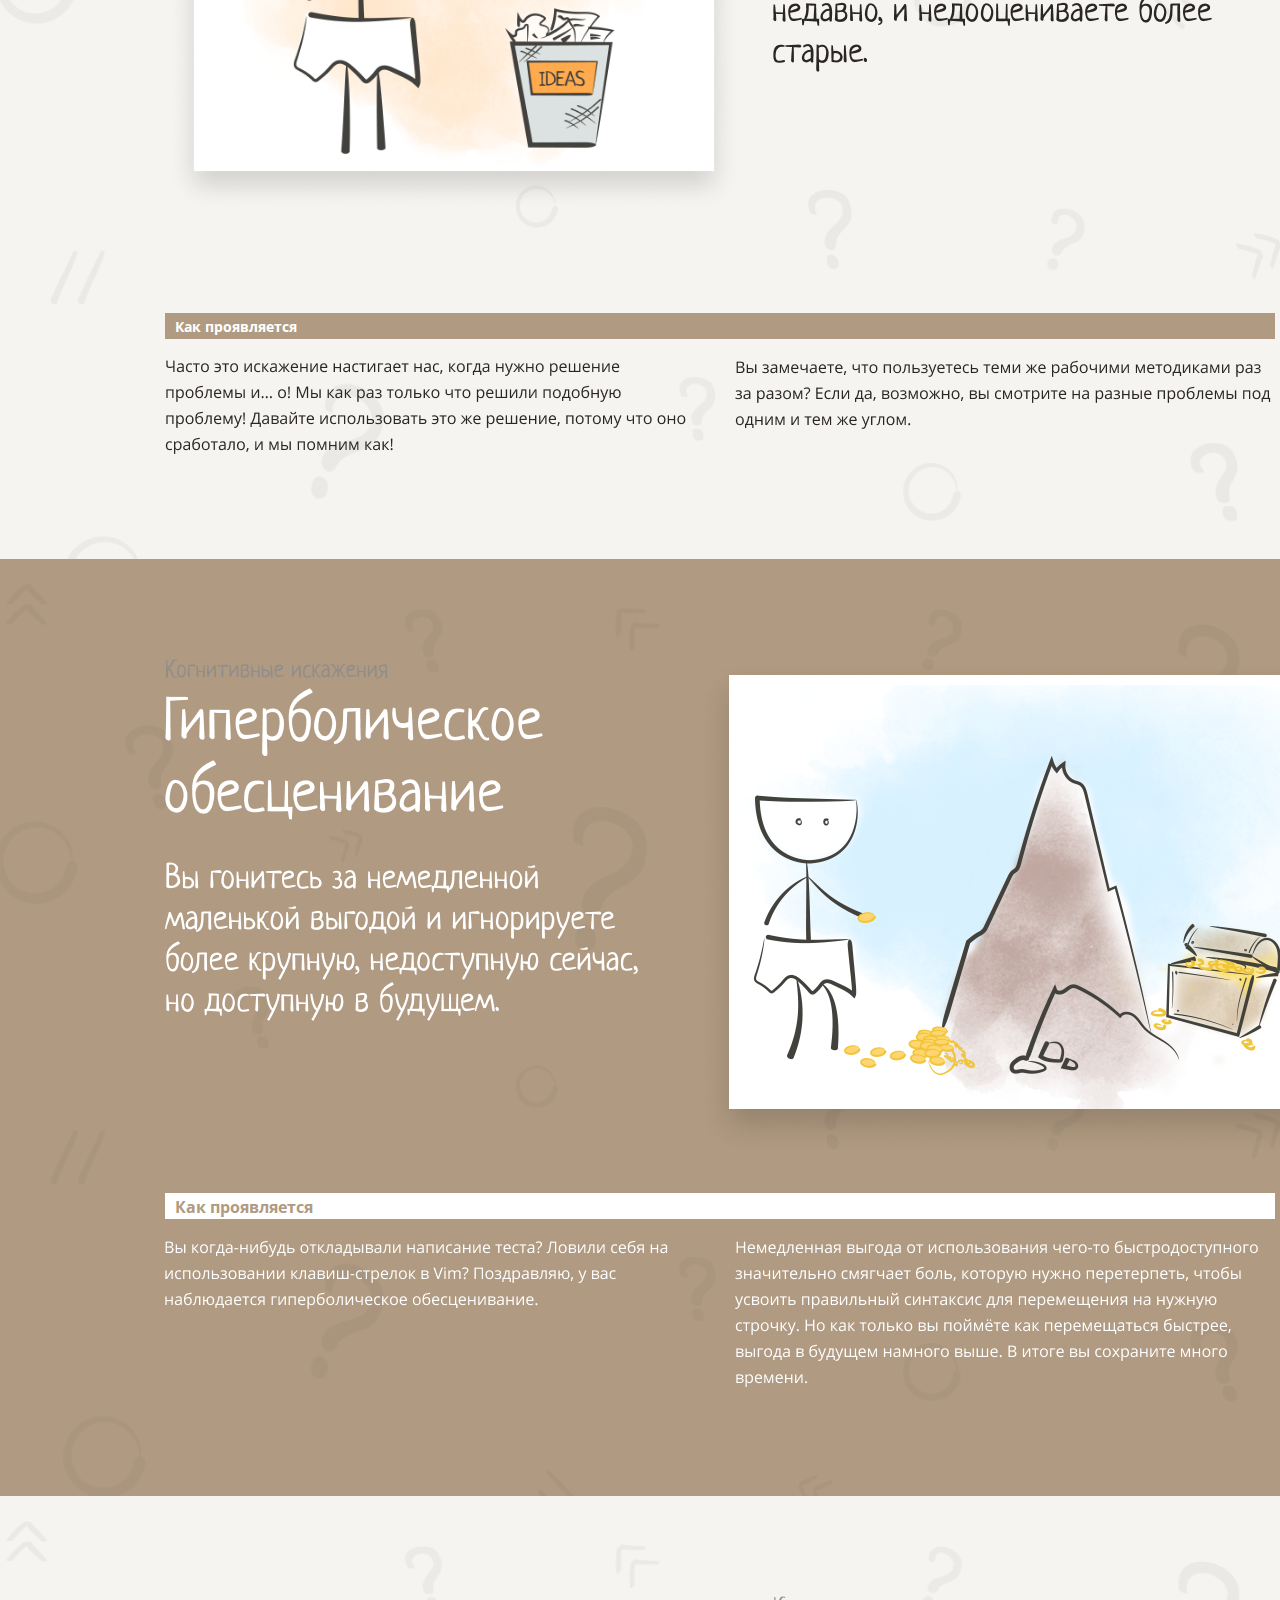
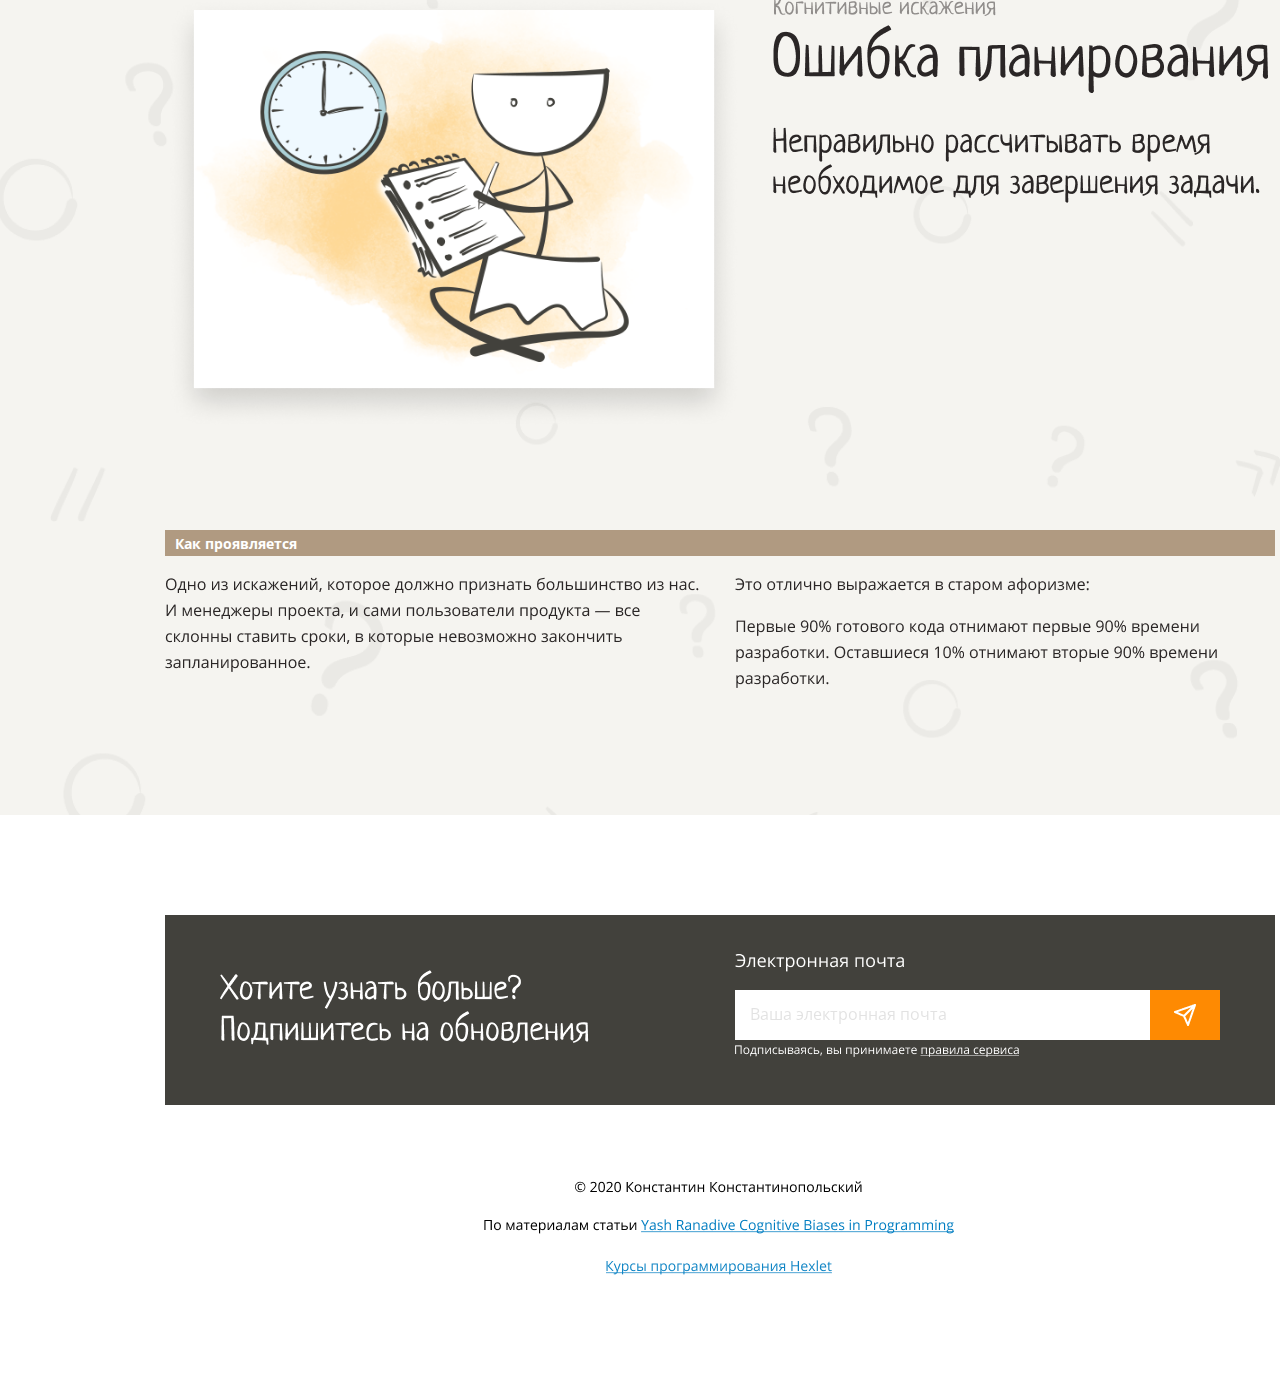
==== commit 7c5c10fa: "Rename indexFigHex.html to index.html" ====
--- a/src/index.html
+++ b/src/index.html
@@ -5,7 +5,7 @@
     <meta charset="UTF-8">
     <meta http-equiv="X-UA-Compatible" content="IE=edge">
     <meta name="viewport" content="width=device-width, initial-scale=1.0">
-    <link href="style.css" rel="stylesheet">
+    <link href="styleFigHex.css" rel="stylesheet">
     <link href="https://fonts.googleapis.com/css?family=Open+Sans:400,400i,700&amp;subset=cyrillic" rel="stylesheet">
 
     <link href="https://fonts.googleapis.com/css2?family=Neucha&display=swap" rel="stylesheet">
@@ -15,7 +15,7 @@
 <body>
 <main>
     <header>
-    
+   
     <div class="first-con">
         <img class="firstimg" src="imgPr1/main 1.png">
         <p class="title">
@@ -84,12 +84,12 @@
     </div>
     <div id="ikea-effect">
         <div class="fourth-img-1-wrapper">
-            <img class="fourth-img-1" src="imgPr1/ЭИ-мейн.png">
+            <img class="fourth-con-img-1" src="imgPr1/ЭИ-мейн(3).png">
             <div class="fourth-img-1-inside-wrapper">
                 <img class="fourth-img-2" src="imgPr1/ЭИ - Когнитивные искажения.png">
                 <img class="fourth-img-3" src="imgPr1/Эффект ИКЕА.png">
                 <img class="fourth-img-4"
-                    src="imgPr1/Вы переоцениваете собственные решения, и, как следствие, недооцениваете решения других..png"
+                    src="imgPr1/Вы переоцениваете собственные решения, и, как следствие, недооцениваете решения других..png">
                     </div>
             </div>
             <div class="howmanifests">
@@ -119,8 +119,6 @@
                 <img class="fifth-con-img-3-1" src="imgPr1/Если вы добавите.png">
                 <img class="fifth-con-img-3-2" src="imgPr1/Отличный пример.png">
             </div>
-        <div style="margin-top: 30px; color: white;">
-</div>
         </div>
         <div id="distortion-of-novelty">
             <div class="sixth-con-img-1-wrapper">
@@ -207,7 +205,7 @@
 
 
         </footer>
-</main>
+    </main>
 </body>
 
 </html>
--- a/src/styleFigHex.css
+++ b/src/styleFigHex.css
@@ -0,0 +1,889 @@
+main,
+body {
+    margin: 0;
+    padding: 0;
+    width: 1440px;
+    height: 100%;
+    margin: 0 auto;
+}
+
+.header-con {
+    width: 100%;
+    height: 215px;
+    background-color: #FE8A02;
+
+}
+
+.header {
+    margin: 0;
+    color: white;
+    padding-top: 50px;
+    padding-right: auto;
+    padding-bottom: 50px;
+    padding-left: 150px;
+    font-family: 'Open Sans';
+    font-size: 72px;
+    font-style: normal;
+    font-weight: 700;
+
+    line-height: 160%;
+}
+
+
+.first-con {
+    background: url(imgPr1/image\ 1.png) no-repeat;
+    margin: 0;
+    background-color: #F5F4F0;
+    height: 914px;
+    width: 100%;
+    position: relative;
+}
+
+.firstimg {
+    padding-top: 55px;
+    padding-left: 461px;
+    padding-bottom: 334px;
+    position: absolute;
+}
+
+.title {
+    font-family: 'Neucha';
+    font-size: 72px;
+    line-height: 86.4px;
+    margin: 0;
+    display: block;
+    padding-top: 100px;
+    padding-right: auto;
+    position: absolute;
+    padding-left: 165px;
+}
+
+.osn {
+    color: #FE8A02
+}
+
+.first-wrap-text {
+    display: flex;
+    position: relative;
+}
+
+.first-first-text {
+    padding-top: 560px;
+    padding-right: 735px;
+    padding-bottom: 230px;
+    padding-left: 165px;
+    margin: 0;
+    width: 540px;
+    display: inline-block;
+    position: absolute;
+}
+
+.first-second-text {
+    padding-top: 564px;
+    padding-right: 268.81px;
+    padding-bottom: 189px;
+    padding-left: 735px;
+    display: inline-block;
+    margin: 0;
+    width: 540px;
+    position: absolute;
+
+}
+
+.first-third-img {
+    padding-top: 750px;
+    padding-bottom: 149px;
+    padding-left: 735px;
+    padding-right: 695px;
+    position: absolute;
+}
+
+
+.second-con {
+    height: 814px;
+    width: 1440px;
+    /*display: flex;
+    justify-content: center;*/
+    position: relative;
+
+}
+
+.center {
+
+    margin: auto;
+    /* margin-right: auto;
+    width: 50%;*/
+}
+
+.second-1-img {
+    top: 100px;
+    right: 328.52px;
+    bottom: 741px;
+    left: 328.52px;
+    position: absolute;
+    left: 50%;
+    margin-left: -201px;
+}
+
+.second-2-img {
+    top: 173px;
+    right: 165px;
+    bottom: 668px;
+    left: 165px;
+    position: absolute;
+    display: block;
+    left: 50%;
+    margin-left: -287.5px;
+}
+
+.second-3-img {
+    top: 273px;
+    right: 165px;
+    bottom: 615px;
+    left: 165px;
+    position: absolute;
+    display: block;
+    left: 50%;
+    margin-left: -206px;
+}
+
+.video {
+    top: 329px;
+    right: 260px;
+    bottom: 16px;
+    left: 261px;
+    filter: drop-shadow(0 16px 32px rgba(0, 0, 0, 0.15));
+    position: absolute;
+    z-index: 2;
+}
+
+#navigation {
+    display: flex;
+    position: relative;
+}
+
+.third-1-img {
+    width: 350px;
+    height: 323px;
+}
+
+.second-img-2-wrapper {
+    width: 350px;
+    height: 323px;
+    background-color: #F5F4F0;
+    top: 200px;
+    right: 545px;
+    bottom: 468px;
+    left: 545px;
+    position: absolute;
+
+}
+
+#navigation {
+    height: 991px;
+    width: 100%;
+    background-color: #42413C;
+}
+
+.third-1-img-wrap {
+    width: 350px;
+    height: 323px;
+
+}
+
+.third-1-img {
+    padding-top: 200px;
+    padding-right: 925px;
+    padding-bottom: 468px;
+    padding-left: 165px;
+}
+
+.second-img-2-wrapper-position,
+.third-img-3-wrapper-position,
+.forth-img-4-wrapper-position,
+.fifth-img-5-wrapper-position,
+.sixth-img-5-wrapper-position {
+    position: relative;
+}
+
+.second-img-2-1 {
+    padding-top: 24px;
+    padding-right: 303px;
+    padding-bottom: 235px;
+    padding-left: 24px;
+    position: absolute;
+}
+
+.second-img-2-2 {
+    padding-top: 128px;
+    padding-right: 24px;
+    padding-bottom: 154px;
+    padding-left: 24px;
+    position: absolute;
+}
+
+.second-img-2-3 {
+    padding-top: 185px;
+    padding-right: 24px;
+    padding-bottom: 35px;
+    padding-left: 24px;
+    position: absolute;
+}
+
+.third-img-3-wrapper {
+    width: 350px;
+    height: 323px;
+    background-color: #F5F4F0;
+    position: absolute;
+    top: 200px;
+    right: 165px;
+    bottom: 468px;
+    left: 925px;
+}
+
+.third-img-3-1 {
+    padding-top: 24px;
+    padding-right: 300px;
+    padding-bottom: 235px;
+    padding-left: 24px;
+    position: absolute;
+}
+
+.third-img-3-2 {
+    padding-top: 128px;
+    padding-right: 24px;
+    padding-bottom: 115px;
+    padding-left: 24px;
+    position: absolute;
+}
+
+.third-img-3-3 {
+    padding-top: 224px;
+    padding-right: 24px;
+    padding-bottom: 24px;
+    padding-left: 24px;
+    position: absolute;
+}
+
+.forth-img-4-wrapper {
+    width: 350px;
+    height: 348px;
+    background-color: #F5F4F0;
+    position: absolute;
+    top: 543px;
+    right: 925px;
+    bottom: 100px;
+    left: 165px;
+}
+
+.forth-img-3-1 {
+    padding-top: 24px;
+    padding-right: 303px;
+    padding-bottom: 260px;
+    padding-left: 24px;
+    position: absolute;
+}
+
+.forth-img-3-2 {
+    padding-top: 128px;
+    padding-right: 24px;
+    padding-bottom: 179px;
+    padding-left: 24px;
+    position: absolute;
+}
+
+.forth-img-3-3 {
+    padding-top: 185px;
+    padding-right: 24px;
+    padding-bottom: 33px;
+    padding-left: 24px;
+    position: absolute;
+}
+
+.fifth-img-5-wrapper {
+    width: 350px;
+    height: 348px;
+    background-color: #F5F4F0;
+    position: absolute;
+    top: 543px;
+    right: 545px;
+    bottom: 100px;
+    left: 545px;
+}
+
+.fifth-img-3-1 {
+    padding-top: 24px;
+    padding-right: 303px;
+    padding-bottom: 260px;
+    padding-left: 24px;
+    position: absolute;
+}
+
+.fifth-img-3-2 {
+    padding-top: 128px;
+    padding-right: 24px;
+    padding-bottom: 140px;
+    padding-left: 24px;
+    position: absolute;
+}
+
+.fifth-img-3-3 {
+    padding-top: 220px;
+    padding-right: 24px;
+    padding-bottom: 24px;
+    padding-left: 24px;
+    position: absolute;
+}
+
+.sixth-img-6-wrapper {
+    width: 350px;
+    height: 348px;
+    background-color: #F5F4F0;
+    position: absolute;
+    top: 543px;
+    right: 165px;
+    bottom: 100px;
+    left: 925px;
+}
+
+.sixth-img-3-1 {
+    padding-top: 24px;
+    padding-right: 303px;
+    padding-bottom: 260px;
+    padding-left: 24px;
+    position: absolute;
+}
+
+.sixth-img-3-2 {
+    padding-top: 128px;
+    padding-right: 24px;
+    padding-bottom: 179px;
+    padding-left: 24px;
+    position: absolute;
+}
+
+.sixth-img-3-3 {
+    padding-top: 185px;
+    padding-right: 24px;
+    padding-bottom: 33px;
+    padding-left: 24px;
+    position: absolute;
+}
+
+#ikea-effect {
+    background: url(imgPr1/image\ 1.png) no-repeat;
+    background-color: #F5F4F0;
+    height: 905px;
+    width: 100%;
+    position: relative;
+}
+
+.fourth-img-1-wrapper {
+    display: flex;
+}
+
+.fourth-con-img-1 {
+    top: 100px;
+    right: 697px;
+    bottom: 371px;
+    left: 165px;
+    margin: 0;
+    position: absolute;
+    Width: 578px;
+    Height: 434px;
+    
+}
+
+.fourth-img-2 {
+    top: 100px;
+    right: 165px;
+    bottom: 831px;
+    left: 773px;
+    position: absolute;
+    
+}
+
+.fourth-img-3 {
+    top: 129px;
+    right: 165px;
+    bottom: 759px;
+    left: 773px;
+    position: absolute;
+}
+
+.fourth-img-4 {
+    top: 231px;
+    right: 165px;
+    bottom: 609px;
+    left: 773px;
+    position: absolute;
+}
+
+.howmanifests {
+    width: 1110px;
+    height: 26px;
+    top: 634px;
+    left: 165px;
+    background: #B09A81;
+    position: absolute;
+}
+
+.howmanifests-text {
+    padding-top: 5px;
+    padding-right: 968px;
+    padding-bottom: 5px;
+    padding-left: 10px;
+    font-family: 'Open Sans';
+    font-style: normal;
+    font-weight: 700;
+    font-size: 14px;
+    line-height: 17px;
+    position: absolute;
+    margin: 0;
+    color: white;
+}
+
+.howmanifests-text-position {
+    position: relative;
+    margin: 0;
+}
+
+.fourth-img-2-wrapper {
+    display: flex;
+}
+
+.fourth-img-2-1 {
+    top: 680px;
+    right: 735px;
+    bottom: 155px;
+    left: 165px;
+    position: absolute;
+
+}
+
+.fourth-img-2-2 {
+    top: 680px;
+    right: 165px;
+    bottom: 155px;
+    left: 735px;
+    position: absolute;
+}
+
+#premature-optimization {
+    background: url(imgPr1/image\ 1.png) no-repeat;
+    background-color: #B09A81;
+    height: 855px;
+    width: 100%;
+    position: relative;
+}
+
+.fifth-1-wrapper {
+    display: flex;
+}
+
+.fifth-img-1-1 {
+    top: 100px;
+    right: 773px;
+    bottom: 831px;
+    left: 165px;
+    position: absolute;
+}
+
+.fifth-img-1-2 {
+    top: 129px;
+    right: 773px;
+    bottom: 687px;
+    left: 165px;
+    position: absolute;
+}
+
+.fifth-img-1-3 {
+    top: 303px;
+    right: 773px;
+    bottom: 534px;
+    left: 165px;
+    position: absolute;
+}
+
+.fifth-img-2 {
+    top: 100px;
+    right: 165px;
+    bottom: 426px;
+    left: 697px;
+    position: absolute;
+}
+
+.howmanifests_2 {
+    width: 1110px;
+    height: 26px;
+    top: 634px;
+    left: 165px;
+    background-color: #fff;
+    margin: 0;
+    position: absolute;
+}
+
+.howmanifests_2-text-position {
+    position: relative;
+    margin: 0;
+}
+
+.howmanifests_2-text {
+    padding-top: 6px;
+    padding-right: 964px;
+    padding-bottom: 4px;
+    padding-left: 10px;
+    position: absolute;
+    font-family: 'Open Sans';
+    size: 14px;
+    line-height: 16.8px;
+    color: #B09A81;
+    margin: 0;
+    font-weight: 700;
+    flex-wrap: nowrap;
+}
+
+.fifth-img-3-wrapper {
+    display: flex;
+
+}
+
+.fifth-con-img-3-1 {
+    position: absolute;
+    top: 681px;
+    right: 735px;
+    bottom: 175px;
+    left: 165px;
+    margin: 0;
+}
+
+.fifth-con-img-3-2 {
+    top: 681px;
+    right: 165px;
+    bottom: 201px;
+    left: 735px;
+    position: absolute;
+}
+
+#distortion-of-novelty {
+    background: url(imgPr1/image\ 1.png) no-repeat;
+    background-color: #F5F4F0;
+    height: 880px;
+    width: 100%;
+    position: relative;
+}
+
+.sixth-con-img-1-wrapper {
+    display: flex;
+}
+
+.sixth-con-main {
+    top: 100px;
+    right: 697px;
+    bottom: 426px;
+    left: 165px;
+    position: absolute;
+    width: 578px;
+    height: 434px;
+}
+
+.sixth-con-img-1-inside-wrapper {
+    display: flex;
+}
+
+.sixth-con-img-1-1 {
+    top: 100px;
+    right: 165px;
+    bottom: 831px;
+    left: 773px;
+    position: absolute;
+}
+
+.sixth-con-img-1-2 {
+    top: 129px;
+    right: 165px;
+    bottom: 759px;
+    left: 773px;
+    position: absolute;
+}
+
+.sixth-con-img-1-3 {
+    top: 231px;
+    right: 165px;
+    bottom: 565px;
+    left: 773px;
+    position: absolute;
+}
+}
+
+.sixth-con-img-2-wrapper {
+    display: flex;
+}
+
+.sixth-con-img-2-1 {
+    top: 681px;
+    right: 735px;
+    bottom: 95px;
+    left: 165px;
+    position: absolute;
+}
+
+.sixth-con-img-2-2 {
+    top: 681px;
+    right: 165px;
+    bottom: 95px;
+    left: 735px;
+    position: absolute;
+}
+
+#hyperbolic-depreciation {
+    background: url(imgPr1/image\ 1.png) no-repeat;
+    background-color: #B09A81;
+    height: 937px;
+    width: 100%;
+    position: relative;
+}
+.seventh-con-img-1-wrapper {
+    display: flex;
+}
+.seventh-con-img-1-inside-wrapper {
+    display: flex;
+}
+.seventh-con-img-1-1 {
+    padding-top: 100px;
+    padding-right: 773px;
+    padding-bottom: 733px;
+    padding-left: 165px;
+    position: absolute;
+}
+.seventh-con-img-1-2 {
+    padding-top: 129px;
+    padding-right: 773px;
+    padding-bottom: 589px;
+    padding-left: 165px;
+    position: absolute;
+}
+.seventh-con-img-1-3 {
+    padding-top: 303px;
+    padding-right: 773px;
+    padding-bottom: 395px;
+    padding-left: 165px;
+    position: absolute;
+}
+.seventh-con-img-2 {
+    padding-top: 100px;
+    padding-right: 165px;
+    padding-bottom: 328px;
+    padding-left: 697px;
+    position: absolute;
+}
+.seventh-con-img-3-wrapper {
+    display: flex;
+}
+.seventh0con-img-3-1 {
+    padding-top: 681px;
+    padding-right: 735px;
+    padding-bottom: 178px;
+    padding-left: 165px;
+    position: absolute;
+}
+.seventh0con-img-3-2 {
+    padding-top: 681px;
+    padding-right: 165px;
+    padding-bottom: 100px;
+    padding-left: 735px;
+    position: absolute;
+}
+
+#errors-in-planning {
+    background: url(imgPr1/image\ 1.png) no-repeat;
+    background-color: #F5F4F0;
+    height: 919px;
+    width: 100%;
+    position: relative;
+}
+.eigth-con-img-1-wrapper {
+    display: flex;
+}
+.eighth-con-img-1 {
+    padding-top: 100px;
+    padding-right: 697px;
+    padding-bottom: 385px;
+    padding-left: 165px;
+    position: absolute;
+    width: 578px;
+    height: 434px;
+}
+.eigth-con-img-1-inside-wrapper {
+    display: flex;
+}
+.eigth-con-img-2-1 {
+    padding-top: 100px;
+    padding-right: 165px;
+    padding-bottom: 790px;
+    padding-left: 773px;
+    position: absolute;
+}
+.eigth-con-img-2-2 {
+    padding-top: 129px;
+    padding-right: 165px;
+    padding-bottom: 718px;
+    padding-left: 773px;
+    position: absolute;
+}
+.eigth-con-img-2-3 {
+    padding-top: 231px;
+    padding-right: 165px;
+    padding-bottom: 606px;
+    padding-left: 773px;
+    position: absolute;
+}
+.eigth-con-img-3-wrapper {
+    display: flex;
+}
+.eigth-con-img-3-1 {
+    padding-top: 681px;
+    padding-right: 735px;
+    padding-bottom: 134px;
+    padding-left: 165px;
+    position: absolute;
+}
+.eigth-con-img-3-2 {
+    padding-top: 681px;
+    padding-right: 165px;
+    padding-bottom: 100px;
+    padding-left: 735px;
+    position: absolute;
+}
+
+footer {
+    height: 581px;
+    width: 1440px;
+    position: relative;
+}
+
+.black-sq {
+    display: flex;
+    width: 1110px;
+    height: 190px;
+    top: 100px;
+    left: 165px;
+    position: absolute;
+    background-color: #42413C;
+}
+
+.footer-con-img-1-wrapper {
+    position: relative;
+}
+
+.footer-con-main-img {
+    z-index: 2;
+    position: absolute;
+    padding-top: 55px;
+    padding-right: 662px;
+    padding-bottom: 55px;
+    padding-left: 55px;
+}
+
+.footer-con-img-1-inside-wrapper {
+    display: flex;
+
+}
+
+.footer-con-mail {
+    padding-top: 38px;
+    padding-right: 356px;
+    padding-bottom: 124px;
+    padding-left: 570px;
+    position: absolute;
+}
+
+.footer-con-img-1-inside-inside-wrapper {
+    display: flex;
+}
+
+.footer-con-position {
+    position: relative;
+
+}
+
+.footer-con-img-1-3-wrapper {
+    position: relative;
+}
+
+.footer-con-img-1-3 {
+    top: 75px;
+    right: 117px;
+    bottom: 65px;
+    left: 570px;
+    position: absolute;
+    width: 423px;
+    height: 50px;
+    background-color: white;
+
+    z-index: ;
+
+}
+
+.mail {
+    position: absolute;
+    top: 12px;
+    right: 247px;
+    bottom: 21px;
+    left: 15px;
+    color: #757575;
+    font-family: 'Open Sans';
+    font-weight: 400;
+    size: 13.1px;
+    margin: 0;
+    line-height: 160%;
+    opacity: 0.2;
+    display: block;
+    width: 161px;
+    height: 15px;
+}
+
+.pointer {
+    padding-top: 75px;
+    padding-right: 55px;
+    padding-bottom: 65px;
+    padding-left: 985px;
+    position: absolute;
+}
+
+.subscribe {
+    top: 130px;
+    right: 254px;
+    bottom: 35px;
+    left: 570px;
+    position: absolute;
+    
+}
+
+.footer-con-img-2-wrapper {
+    display: flex;
+}
+
+.y2020 {
+    padding-top: 366px;
+    padding-right: 576px;
+    padding-bottom: 193px;
+    padding-left: 575px;
+    position: absolute;
+}
+
+.article {
+    padding-top: 404px;
+    padding-right: 485px;
+    padding-bottom: 152px;
+    padding-left: 484px;
+    position: absolute;
+}
+
+.hexlet {
+    padding-top: 445px;
+    padding-right: 607px;
+    padding-bottom: 111px;
+    padding-left: 606px;
+    position: absolute;
+}